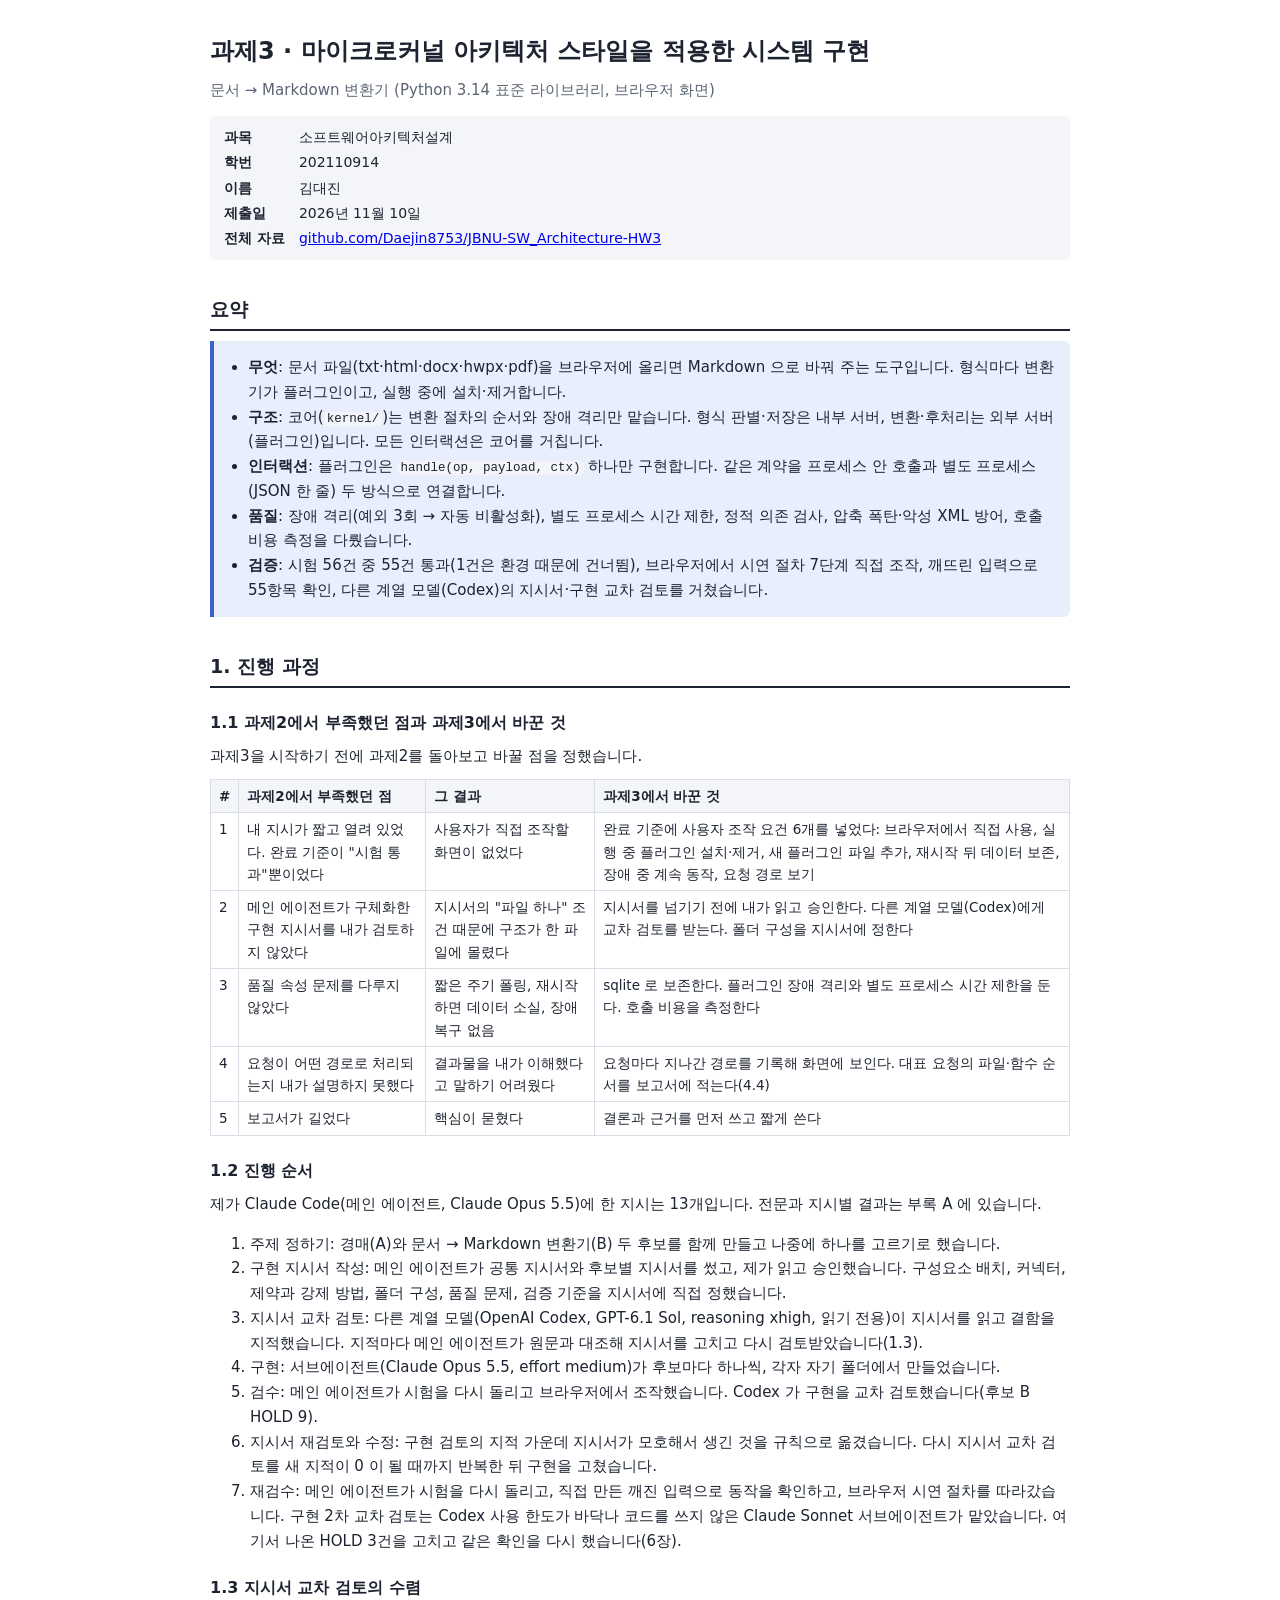
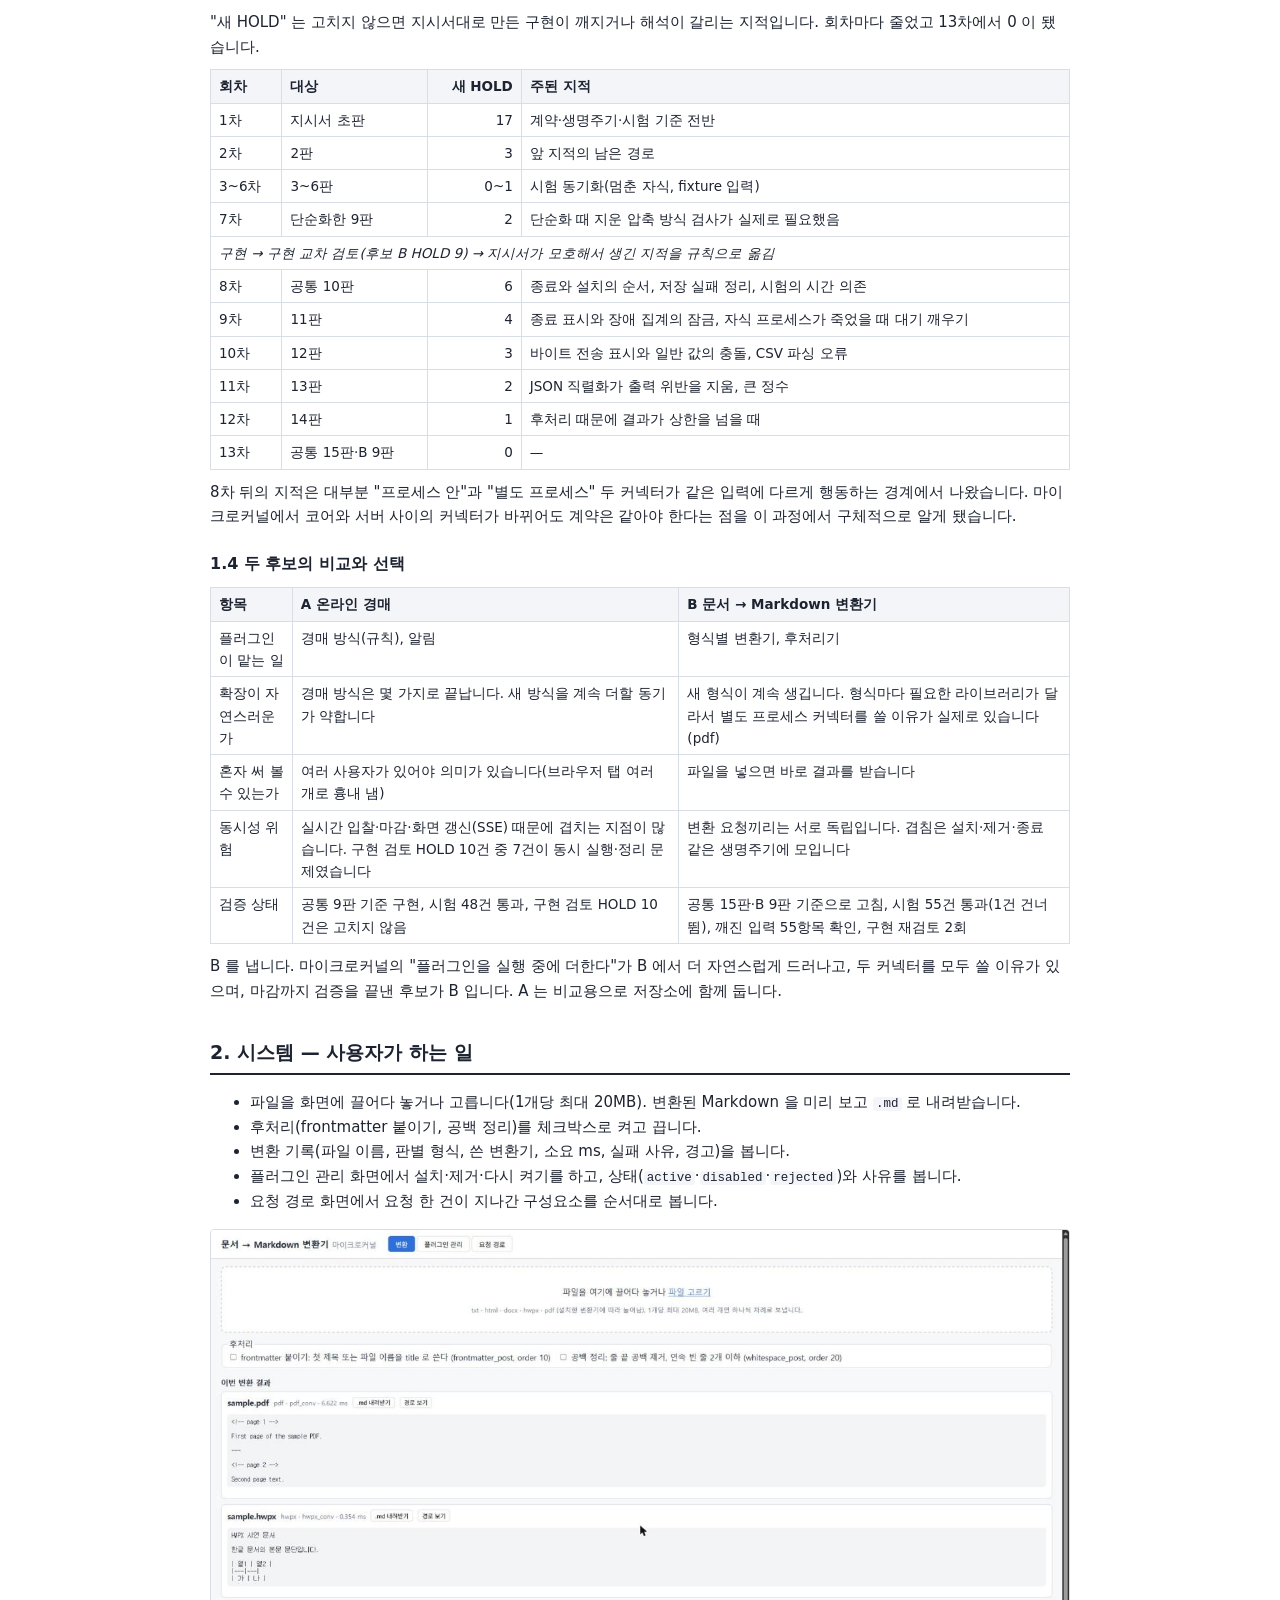
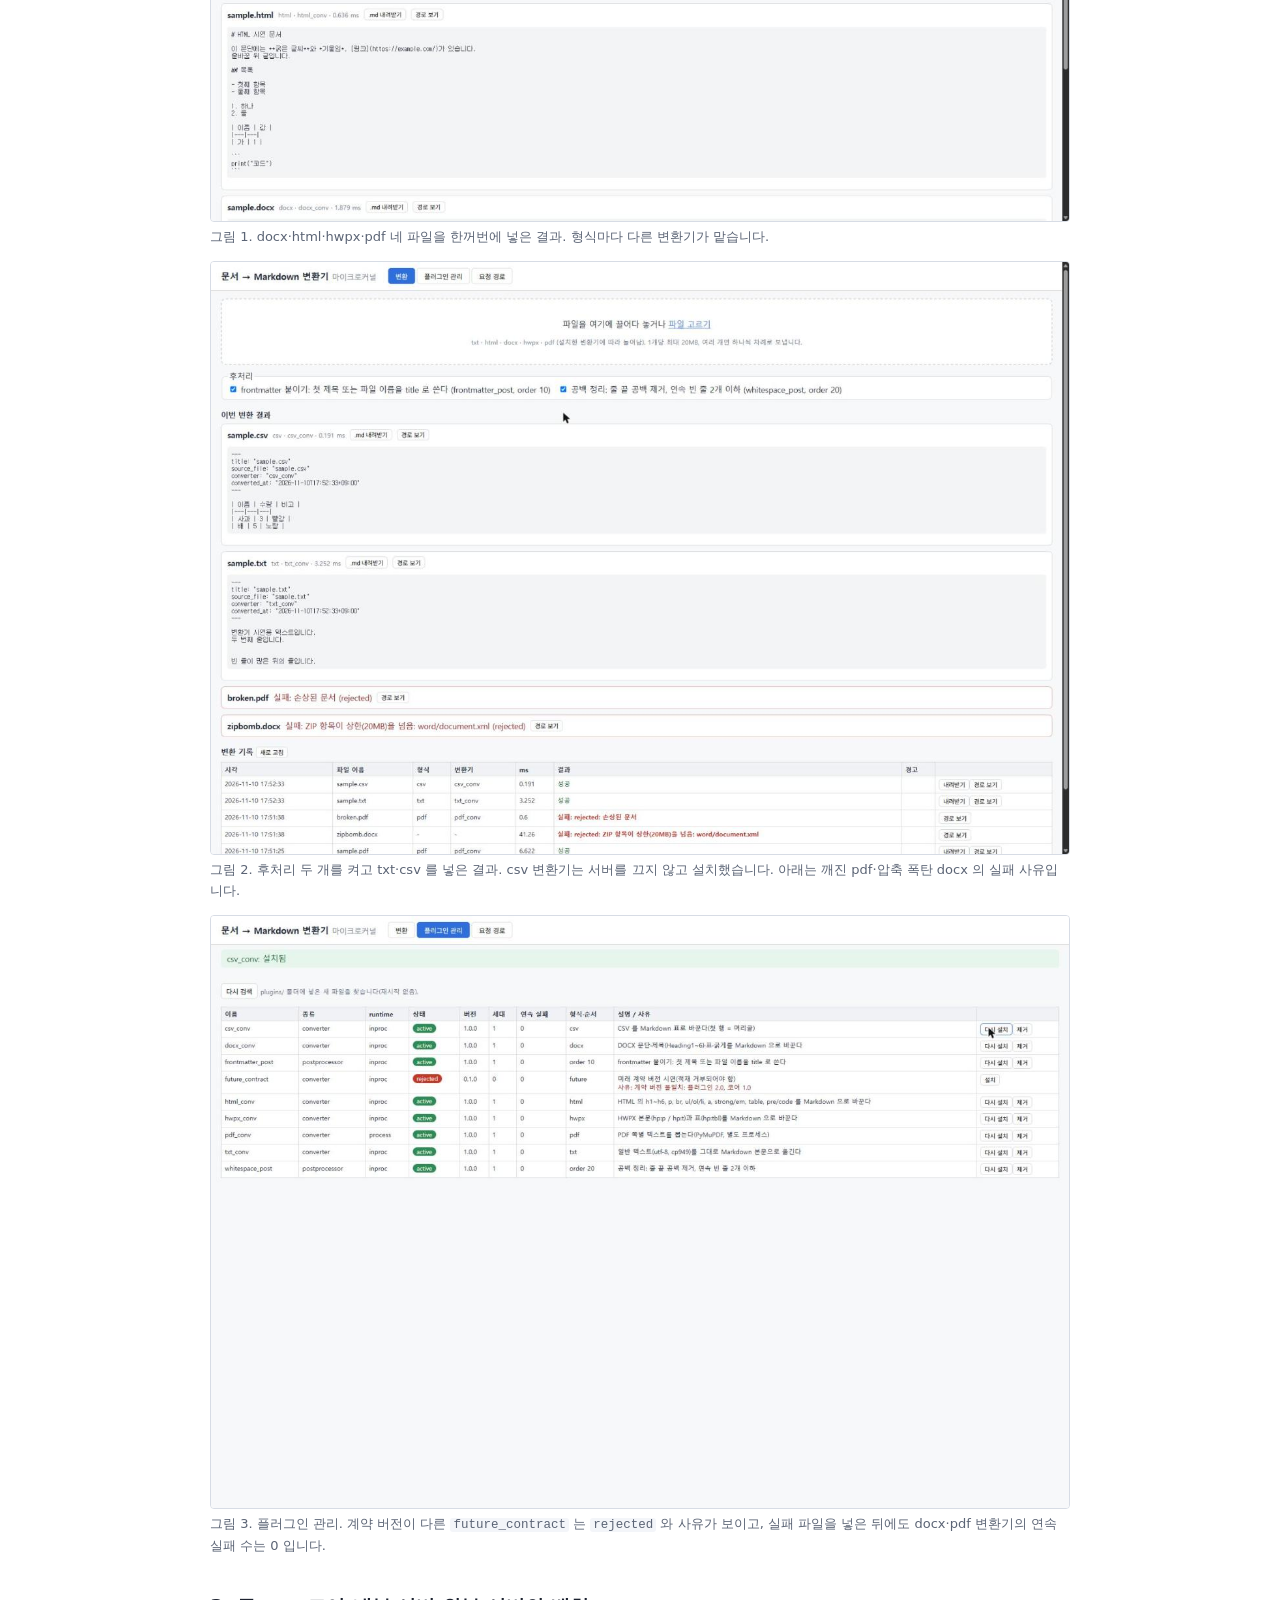
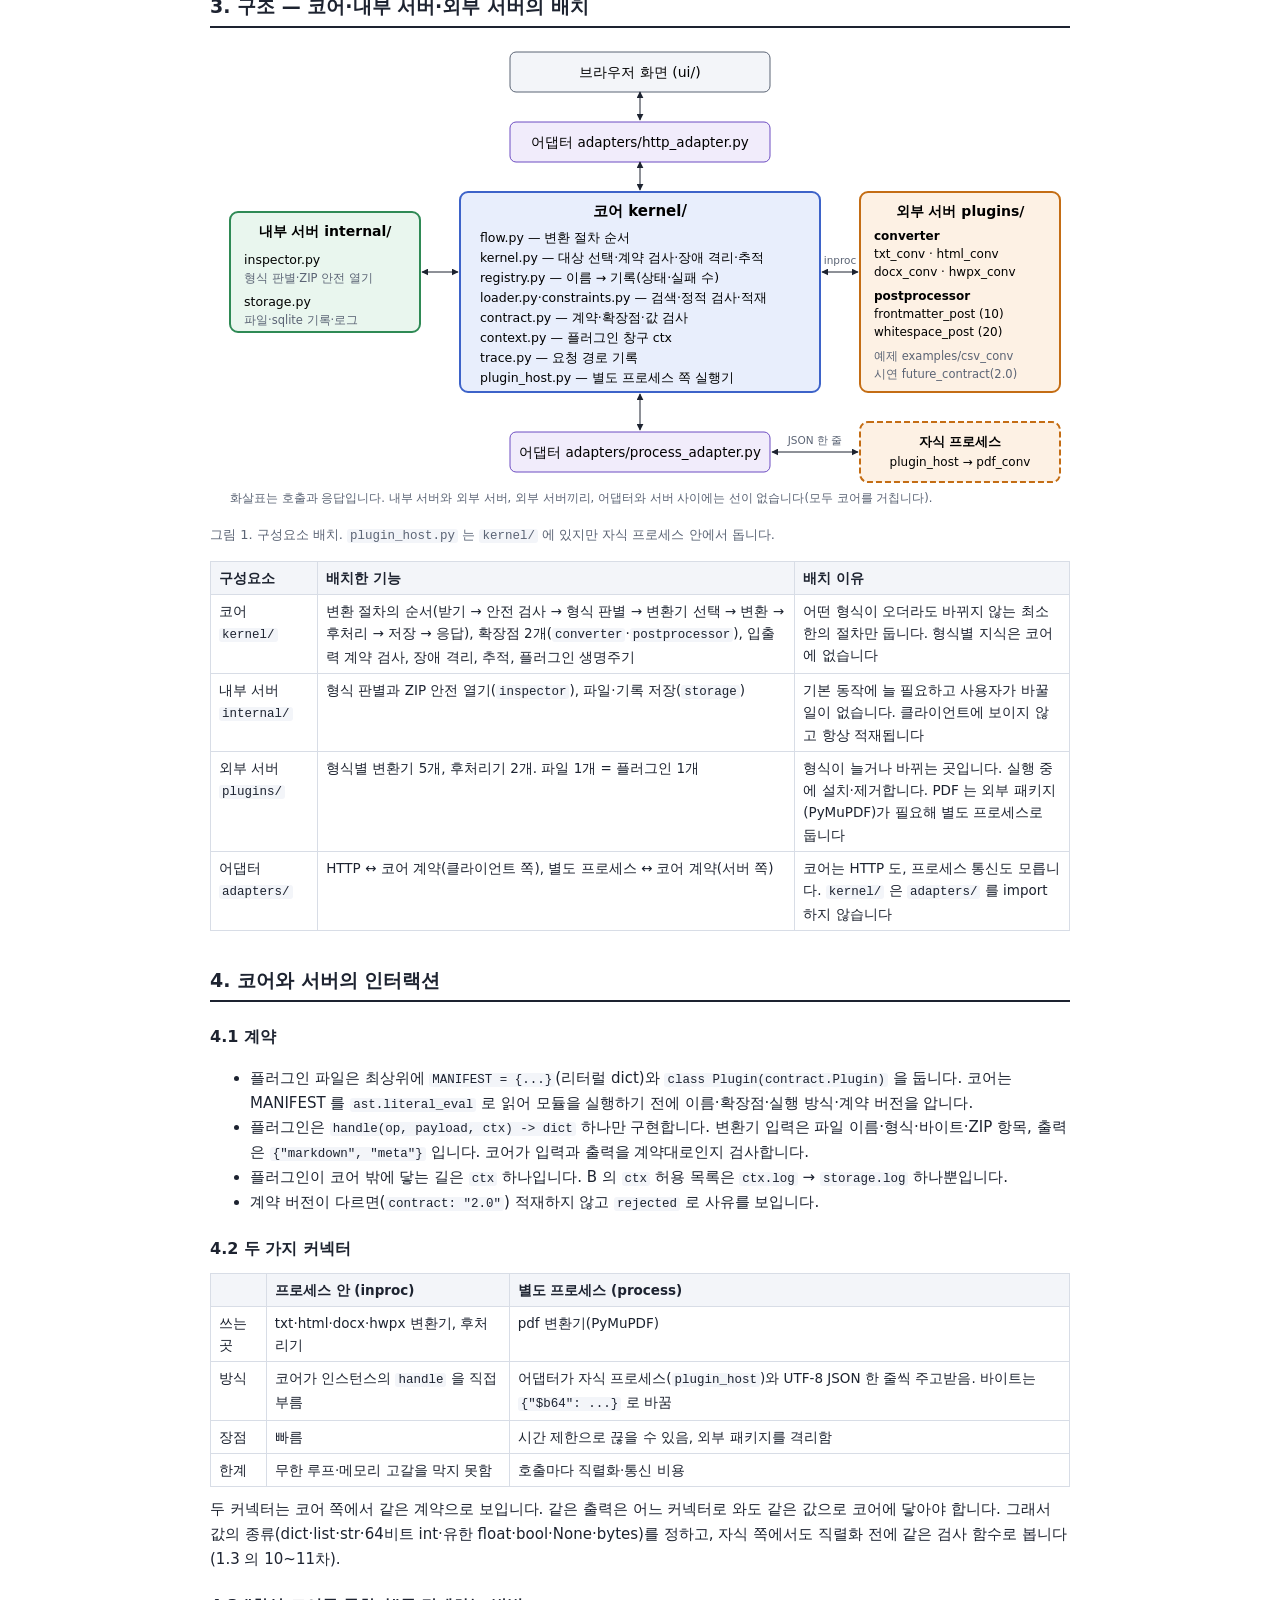
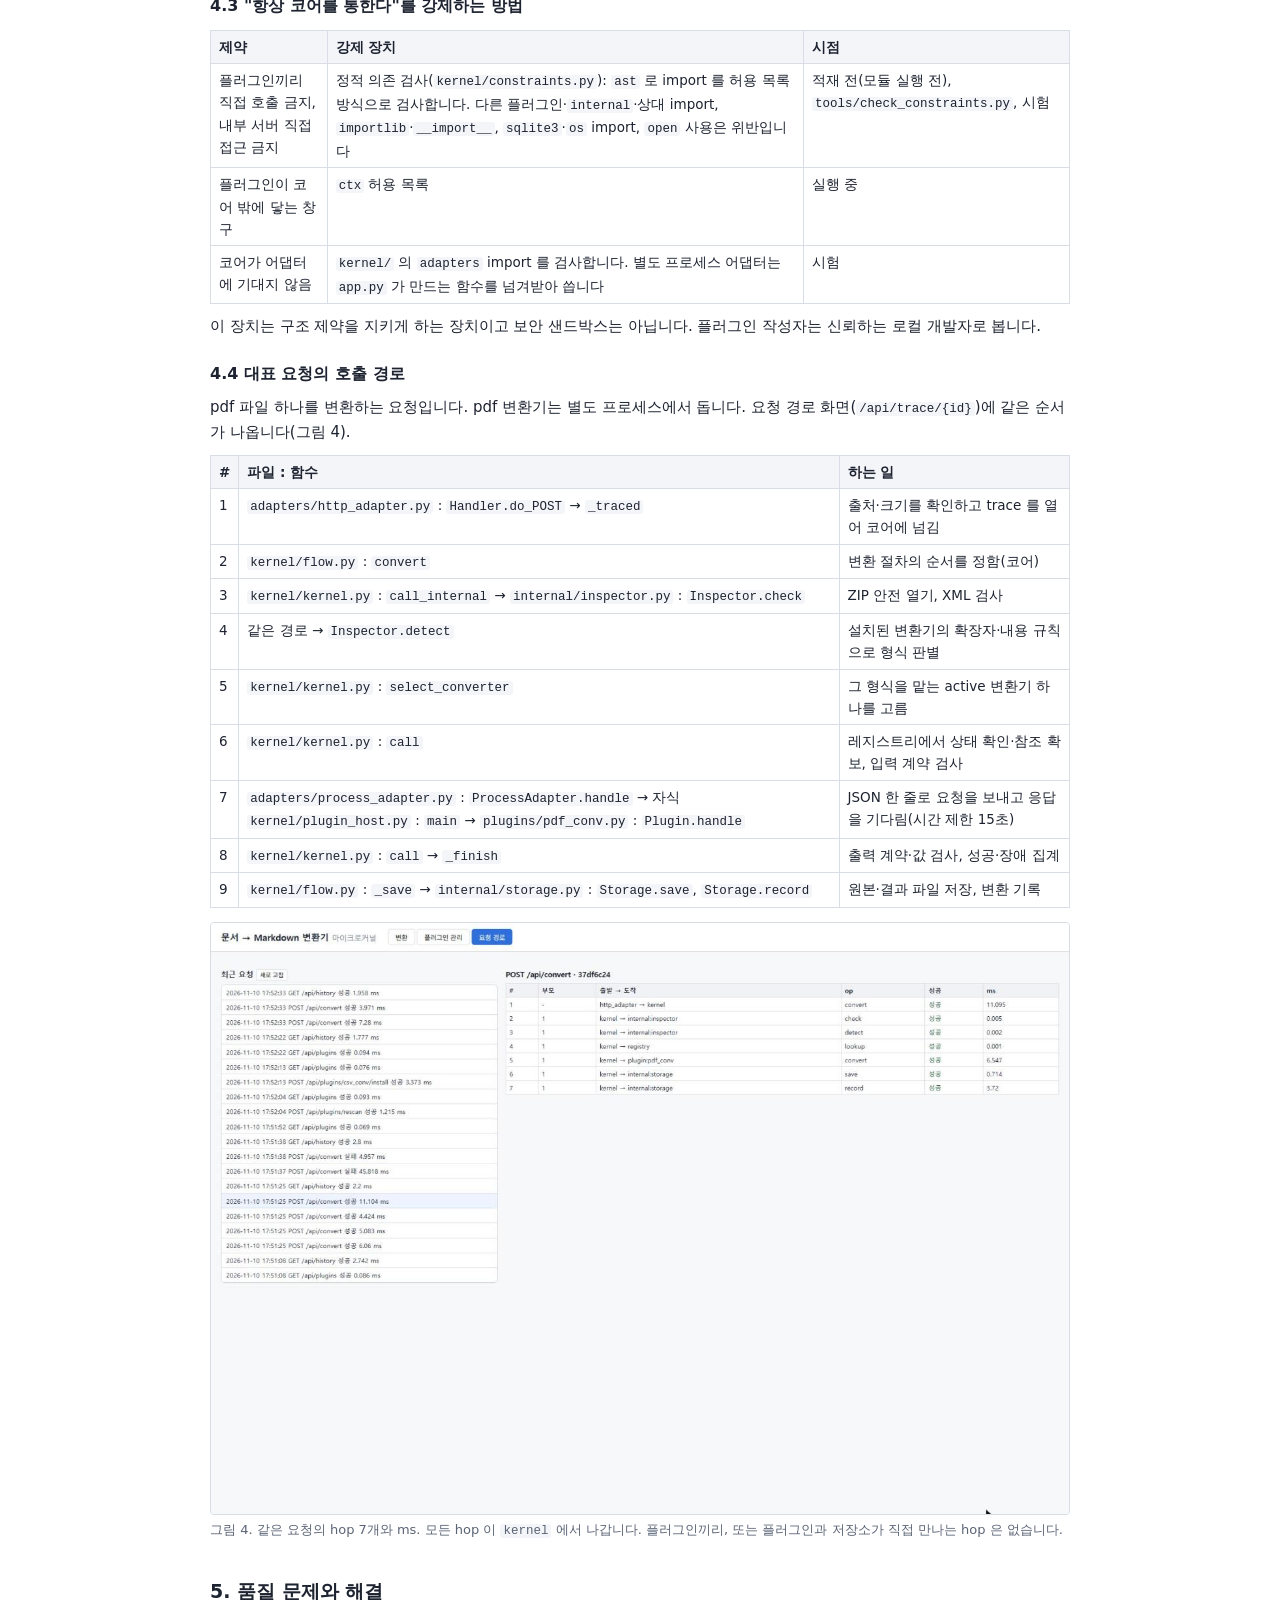
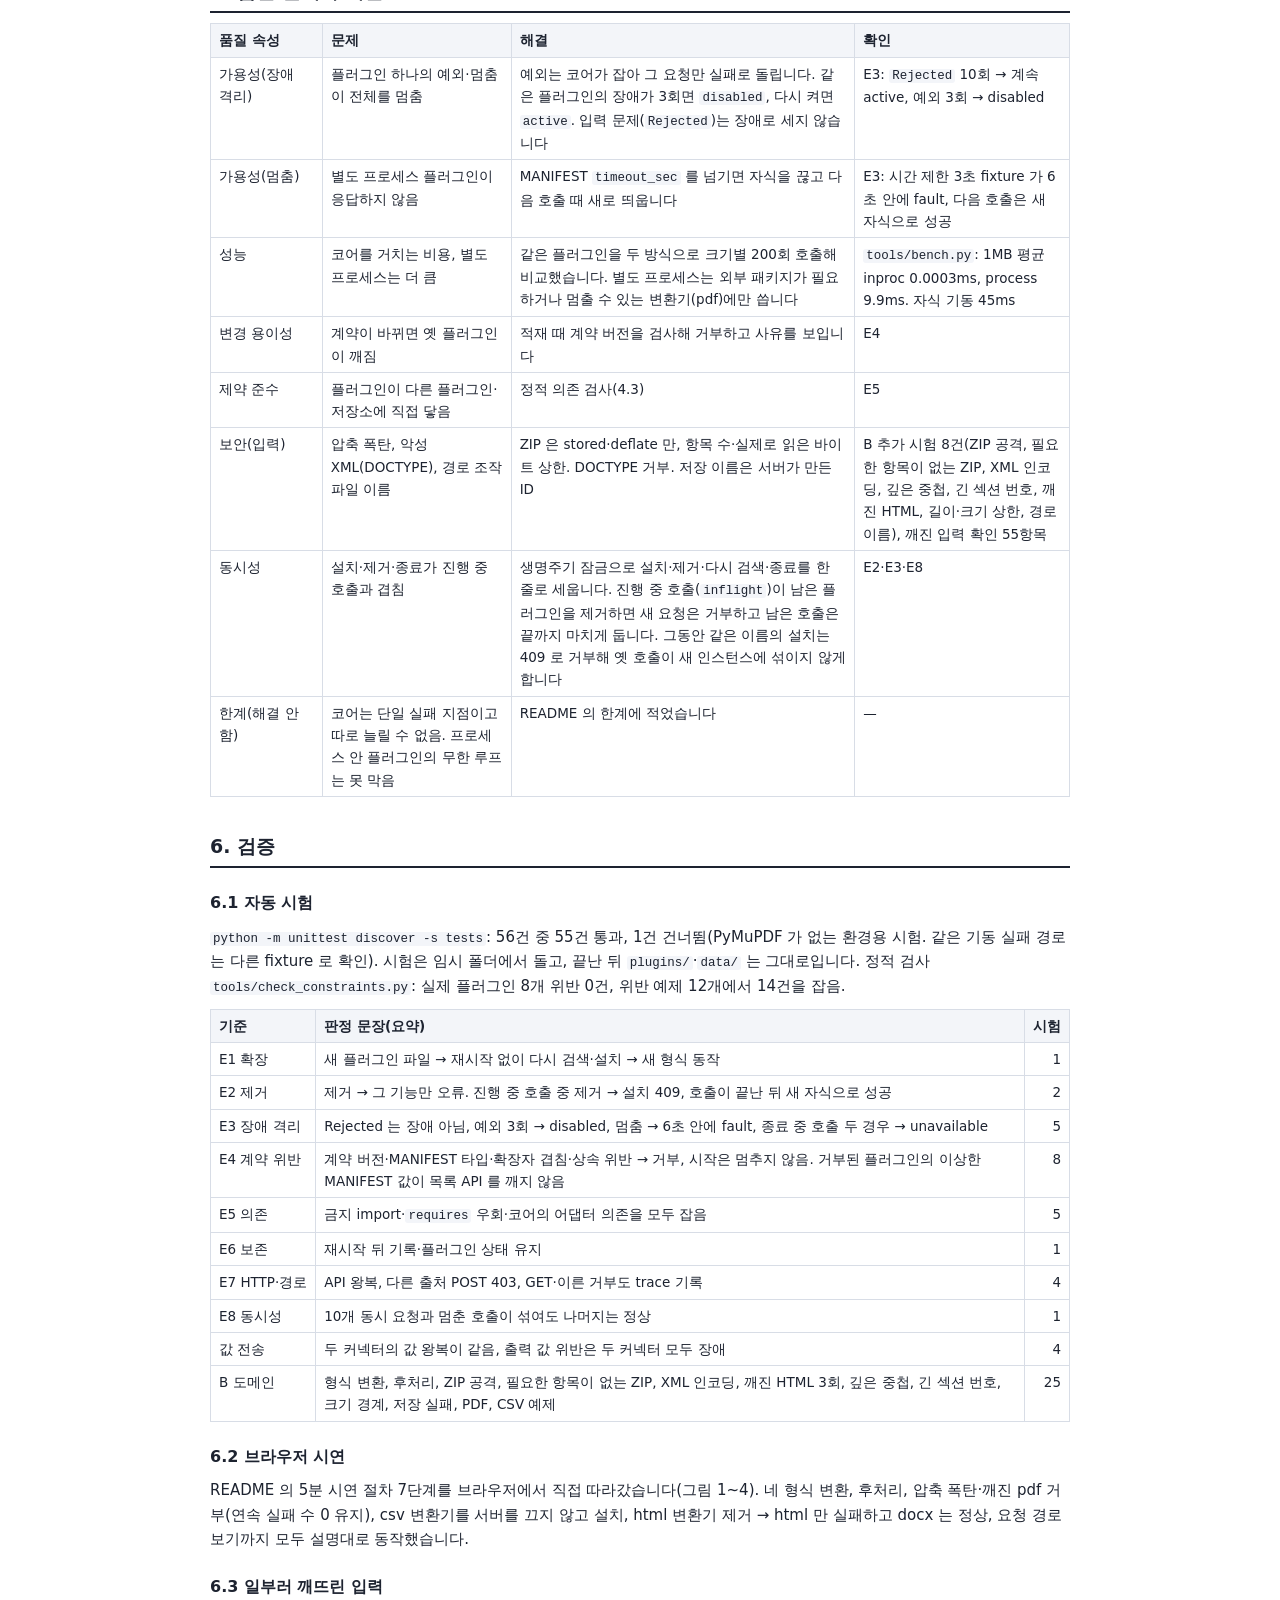
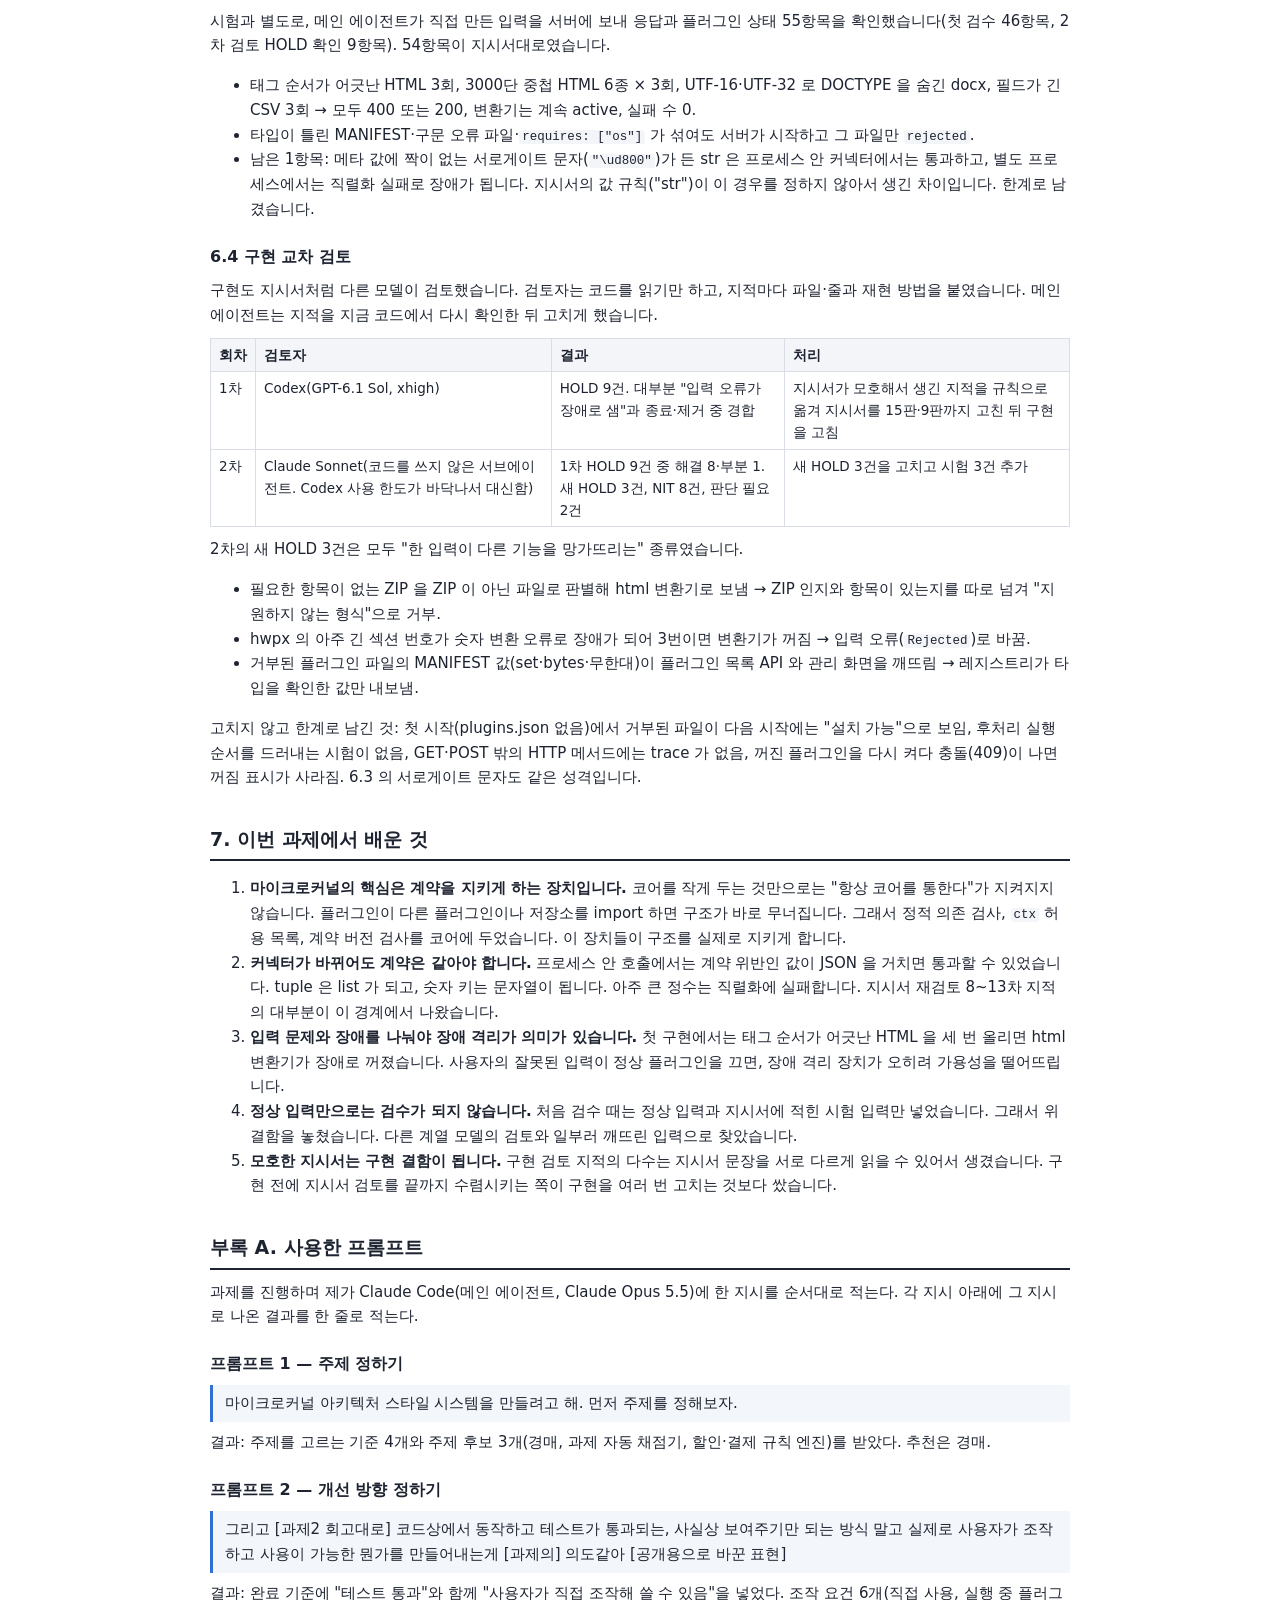
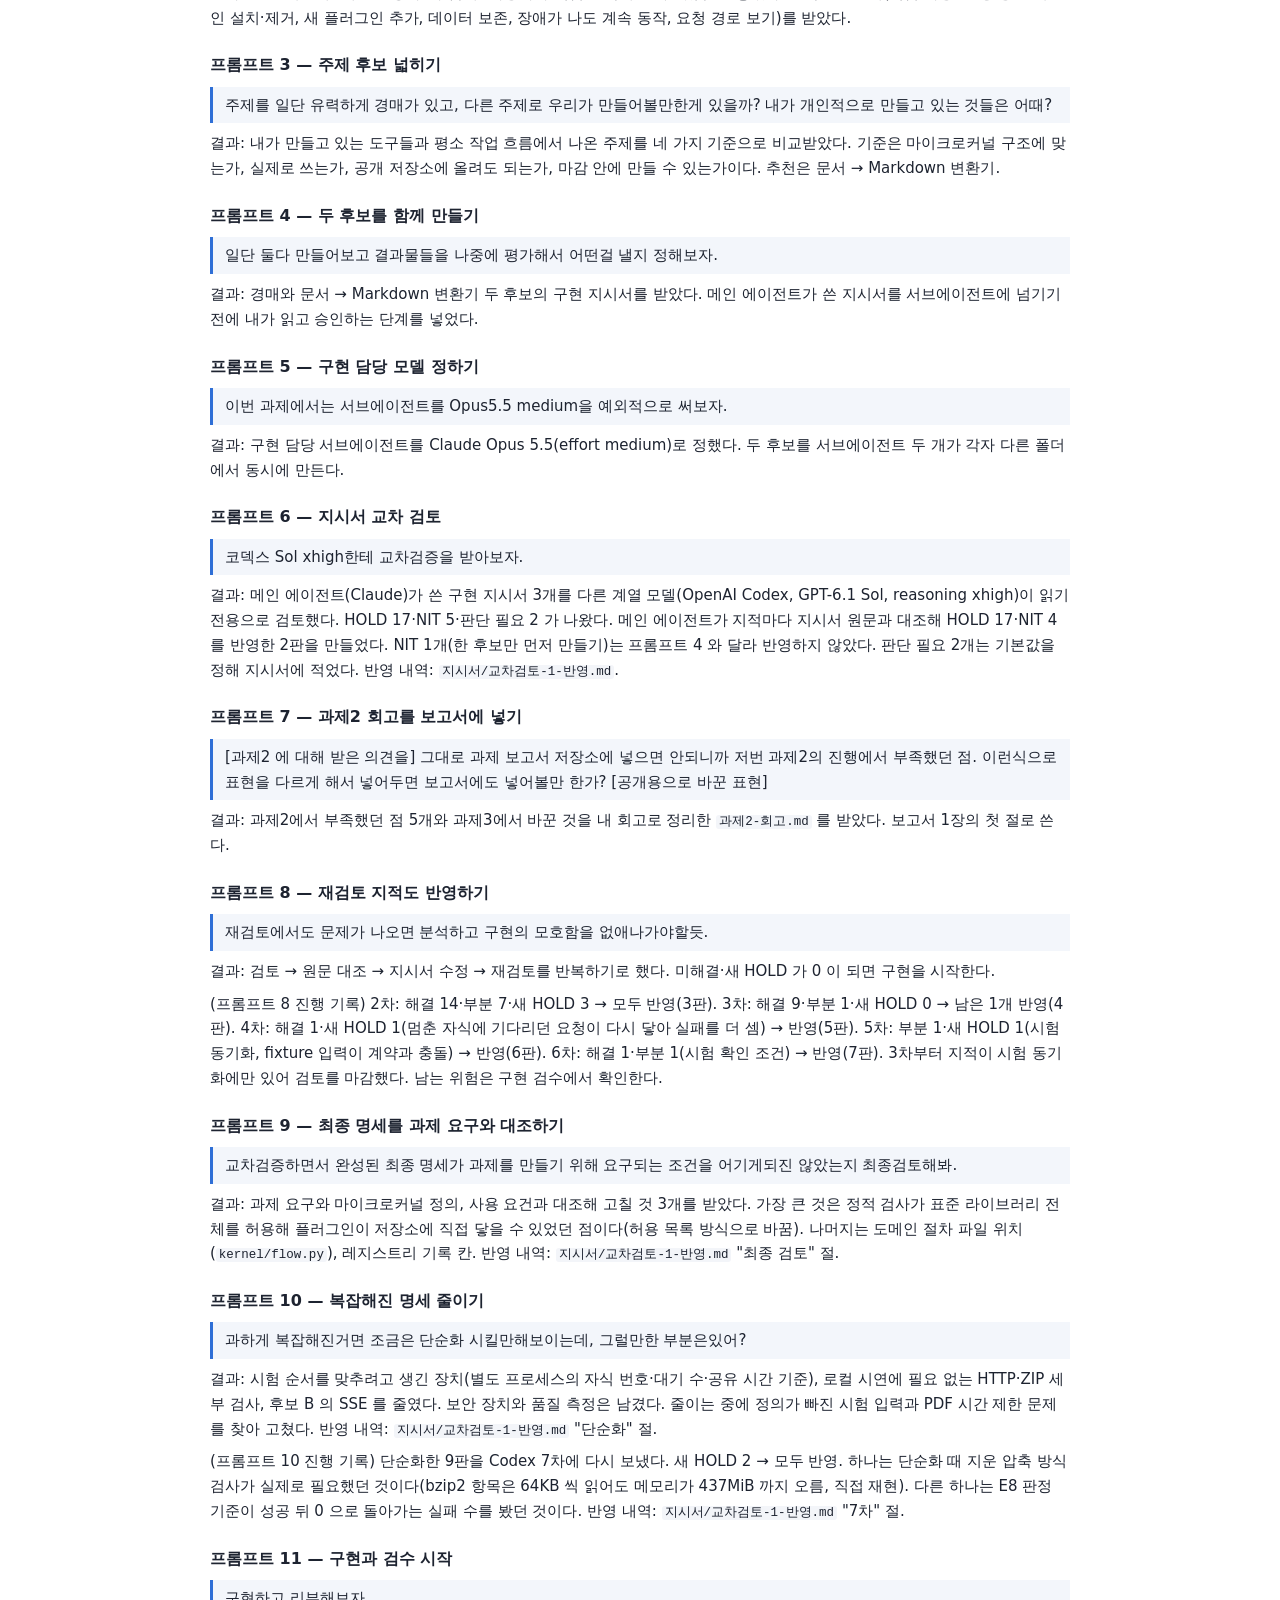
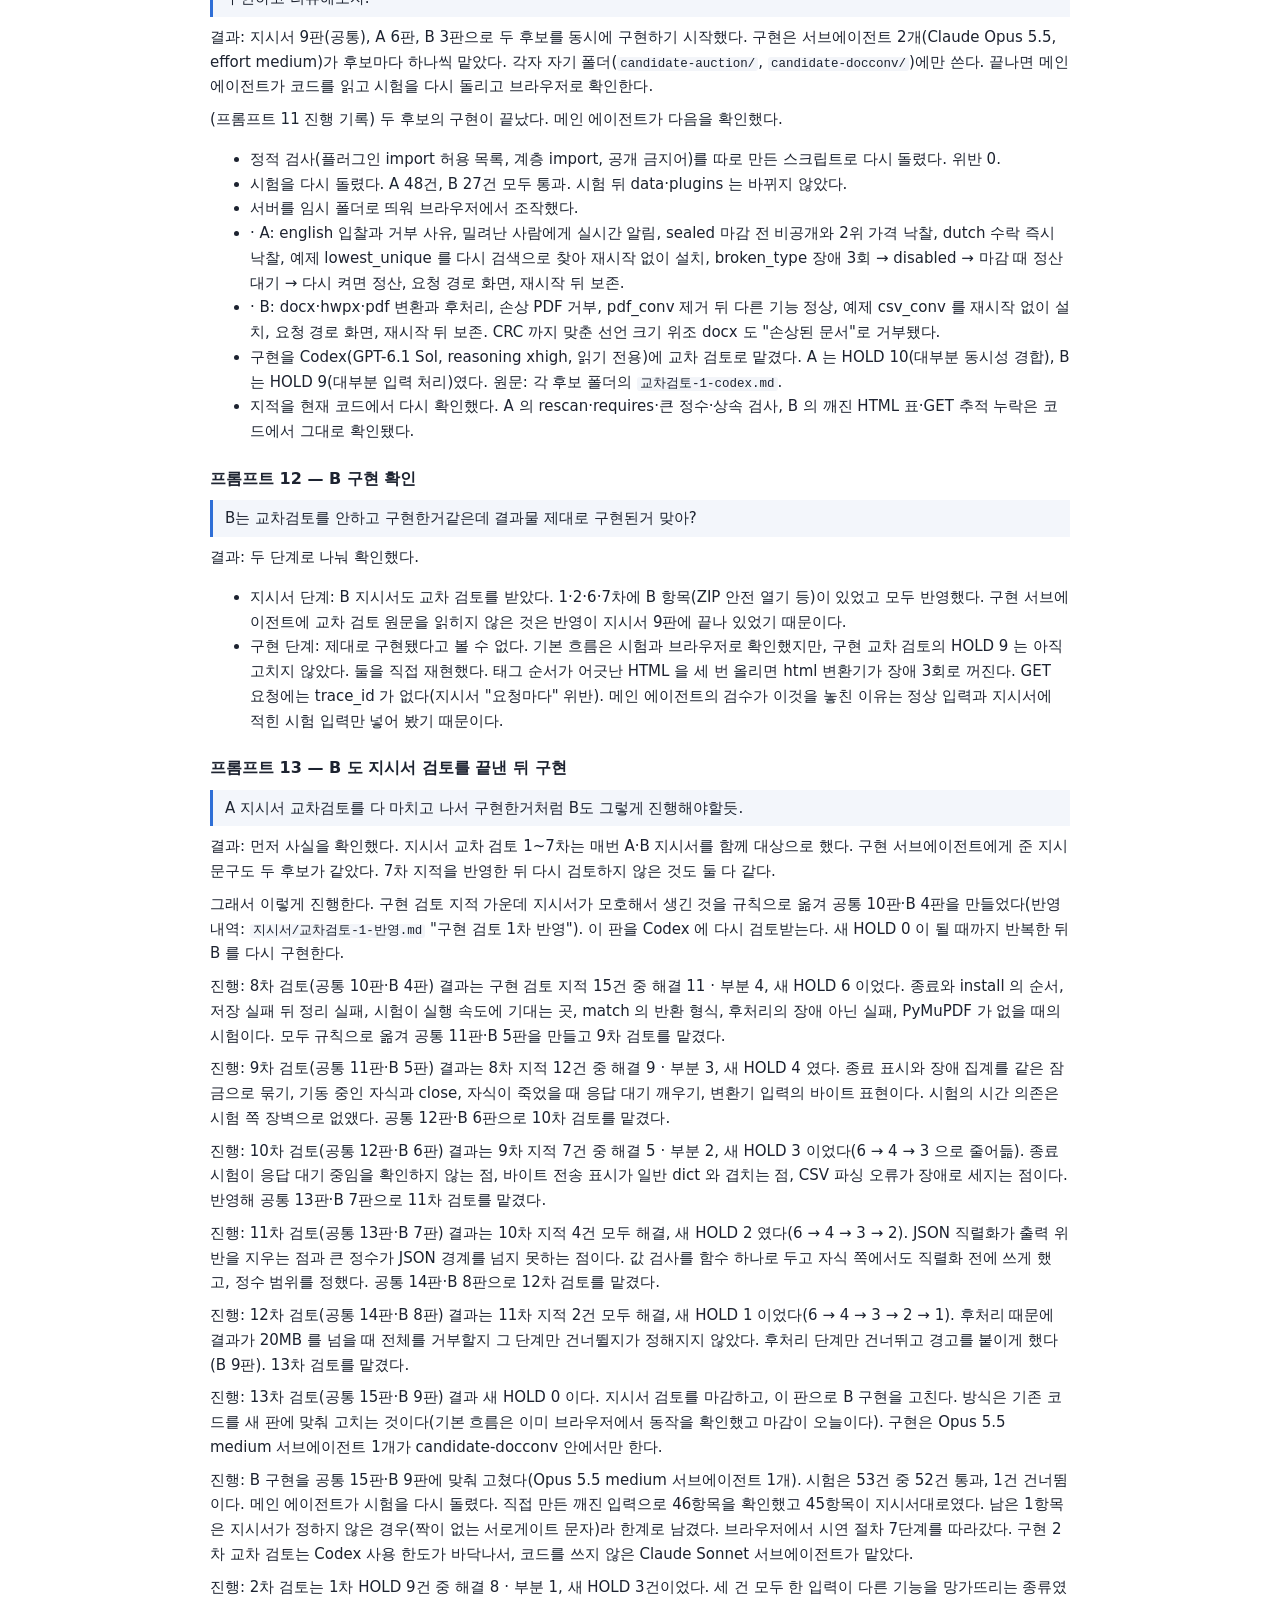
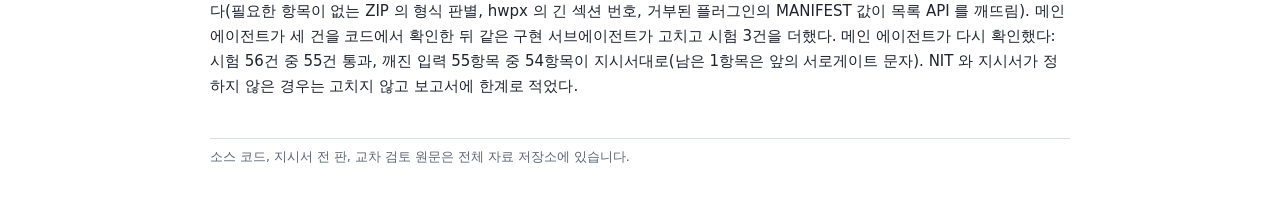
==== report.html @ cb22fae2 "과제3 마이크로커널 아키텍처: 문서 → Markdown 변환기 제출본 - candidate-docconv: 낸 시스템(코어 kernel/, 내부 서버 internal/, 외부 플러" ====
<!doctype html>
<html lang="ko" data-theme="light">
<head>
<meta charset="utf-8">
<meta name="viewport" content="width=device-width, initial-scale=1">
<title>과제3 마이크로커널 보고서</title>
<style>
:root {
  --bg: #ffffff; --fg: #1d2330; --muted: #5b6475; --line: #d8dde6; --soft: #f3f5f9;
  --core: #e8eefc; --core-line: #3d63c9; --int: #e9f6ee; --int-line: #2f8a55;
  --ext: #fdf1e4; --ext-line: #c46d14; --adp: #f1ecfb; --adp-line: #6d4cc2; --bad: #b3261e; --ok: #1f7a3f;
}
* { box-sizing: border-box; }
body { margin: 0; background: var(--bg); color: var(--fg); font: 15px/1.65 "Malgun Gothic", "Apple SD Gothic Neo", system-ui, sans-serif; }
main { max-width: 900px; margin: 0 auto; padding: 32px 20px 56px; }
h1 { font-size: 24px; margin: 0 0 6px; }
h2 { font-size: 19px; margin: 34px 0 10px; padding-bottom: 4px; border-bottom: 2px solid var(--fg); }
h3 { font-size: 16px; margin: 22px 0 8px; }
p { margin: 8px 0; }
.sub { color: var(--muted); margin: 0 0 14px; }
.meta { display: grid; grid-template-columns: max-content 1fr; gap: 2px 14px; font-size: 14px; background: var(--soft); padding: 10px 14px; border-radius: 6px; }
.meta b { font-weight: 600; }
.summary { border-left: 4px solid var(--core-line); background: var(--core); padding: 10px 14px; border-radius: 0 6px 6px 0; }
.summary ul { margin: 4px 0; padding-left: 20px; }
table { border-collapse: collapse; width: 100%; margin: 10px 0; font-size: 13.5px; }
th, td { border: 1px solid var(--line); padding: 5px 8px; text-align: left; vertical-align: top; }
th { background: var(--soft); font-weight: 600; }
td.num, th.num { text-align: right; white-space: nowrap; }
code { font-family: Consolas, "D2Coding", monospace; font-size: 12.5px; background: var(--soft); padding: 0 3px; border-radius: 3px; }
pre { font-family: Consolas, "D2Coding", monospace; font-size: 12.5px; background: var(--soft); padding: 10px 12px; border-radius: 6px; overflow-x: auto; white-space: pre-wrap; }
figure { margin: 14px 0; }
table.qa { table-layout: fixed; width: 100%; }
table.nw1 td:first-child, table.nw1 th:first-child { white-space: nowrap; }
table.qa td:first-child { word-break: keep-all; }
figure img { display: block; max-width: 100%; border: 1px solid #d7dce5; border-radius: 4px; }
blockquote.prompt { margin: 6px 0; padding: 6px 12px; border-left: 3px solid #2f6fd6; background: #f3f6fb; }
figcaption { font-size: 13px; color: var(--muted); margin-top: 4px; }
svg text { font-family: "Malgun Gothic", system-ui, sans-serif; }
mark.todo { background: #fff2a8; color: #5a4a00; padding: 0 4px; border-radius: 3px; font-size: 13px; }
ol.path { padding-left: 22px; }
ol.path li { margin: 2px 0; }
.bar { display: inline-block; height: 10px; background: var(--core-line); border-radius: 2px; vertical-align: middle; }
footer { margin-top: 40px; font-size: 12.5px; color: var(--muted); border-top: 1px solid var(--line); padding-top: 8px; }
@page { size: A4; margin: 12mm 11mm; }
@media print {
  html { zoom: 0.8; }
  * { -webkit-print-color-adjust: exact !important; print-color-adjust: exact !important; }
  main { max-width: none; padding: 0; }
  figure, table, tr, .summary, pre { break-inside: avoid; }
  h1, h2, h3 { break-after: avoid; }
  footer { break-before: avoid; }
}
</style>
</head>
<body>
<main>

<h1>과제3 · 마이크로커널 아키텍처 스타일을 적용한 시스템 구현</h1>
<p class="sub">문서 → Markdown 변환기 (Python 3.14 표준 라이브러리, 브라우저 화면)</p>
<div class="meta">
  <b>과목</b><span>소프트웨어아키텍처설계</span>
  <b>학번</b><span>202110914</span>
  <b>이름</b><span>김대진</span>
  <b>제출일</b><span>2026년 11월 10일</span>
  <b>전체 자료</b><span><a href="https://github.com/Daejin8753/JBNU-SW_Architecture-HW3">github.com/Daejin8753/JBNU-SW_Architecture-HW3</a></span>
</div>

<h2>요약</h2>
<div class="summary">
<ul>
  <li><b>무엇</b>: 문서 파일(txt·html·docx·hwpx·pdf)을 브라우저에 올리면 Markdown 으로 바꿔 주는 도구입니다. 형식마다 변환기가 플러그인이고, 실행 중에 설치·제거합니다.</li>
  <li><b>구조</b>: 코어(<code>kernel/</code>)는 변환 절차의 순서와 장애 격리만 맡습니다. 형식 판별·저장은 내부 서버, 변환·후처리는 외부 서버(플러그인)입니다. 모든 인터랙션은 코어를 거칩니다.</li>
  <li><b>인터랙션</b>: 플러그인은 <code>handle(op, payload, ctx)</code> 하나만 구현합니다. 같은 계약을 프로세스 안 호출과 별도 프로세스(JSON 한 줄) 두 방식으로 연결합니다.</li>
  <li><b>품질</b>: 장애 격리(예외 3회 → 자동 비활성화), 별도 프로세스 시간 제한, 정적 의존 검사, 압축 폭탄·악성 XML 방어, 호출 비용 측정을 다뤘습니다.</li>
  <li><b>검증</b>: 시험 56건 중 55건 통과(1건은 환경 때문에 건너뜀), 브라우저에서 시연 절차 7단계 직접 조작, 깨뜨린 입력으로 55항목 확인, 다른 계열 모델(Codex)의 지시서·구현 교차 검토를 거쳤습니다.</li>
</ul>
</div>

<h2>1. 진행 과정</h2>

<h3>1.1 과제2에서 부족했던 점과 과제3에서 바꾼 것</h3>
<p>과제3을 시작하기 전에 과제2를 돌아보고 바꿀 점을 정했습니다.</p>
<table>
<tr><th>#</th><th>과제2에서 부족했던 점</th><th>그 결과</th><th>과제3에서 바꾼 것</th></tr>
<tr><td>1</td><td>내 지시가 짧고 열려 있었다. 완료 기준이 "시험 통과"뿐이었다</td><td>사용자가 직접 조작할 화면이 없었다</td><td>완료 기준에 사용자 조작 요건 6개를 넣었다: 브라우저에서 직접 사용, 실행 중 플러그인 설치·제거, 새 플러그인 파일 추가, 재시작 뒤 데이터 보존, 장애 중 계속 동작, 요청 경로 보기</td></tr>
<tr><td>2</td><td>메인 에이전트가 구체화한 구현 지시서를 내가 검토하지 않았다</td><td>지시서의 "파일 하나" 조건 때문에 구조가 한 파일에 몰렸다</td><td>지시서를 넘기기 전에 내가 읽고 승인한다. 다른 계열 모델(Codex)에게 교차 검토를 받는다. 폴더 구성을 지시서에 정한다</td></tr>
<tr><td>3</td><td>품질 속성 문제를 다루지 않았다</td><td>짧은 주기 폴링, 재시작하면 데이터 소실, 장애 복구 없음</td><td>sqlite 로 보존한다. 플러그인 장애 격리와 별도 프로세스 시간 제한을 둔다. 호출 비용을 측정한다</td></tr>
<tr><td>4</td><td>요청이 어떤 경로로 처리되는지 내가 설명하지 못했다</td><td>결과물을 내가 이해했다고 말하기 어려웠다</td><td>요청마다 지나간 경로를 기록해 화면에 보인다. 대표 요청의 파일·함수 순서를 보고서에 적는다(4.4)</td></tr>
<tr><td>5</td><td>보고서가 길었다</td><td>핵심이 묻혔다</td><td>결론과 근거를 먼저 쓰고 짧게 쓴다</td></tr>
</table>

<h3>1.2 진행 순서</h3>
<p>제가 Claude Code(메인 에이전트, Claude Opus 5.5)에 한 지시는 13개입니다. 전문과 지시별 결과는 부록 A 에 있습니다.</p>
<ol>
  <li>주제 정하기: 경매(A)와 문서 → Markdown 변환기(B) 두 후보를 함께 만들고 나중에 하나를 고르기로 했습니다.</li>
  <li>구현 지시서 작성: 메인 에이전트가 공통 지시서와 후보별 지시서를 썼고, 제가 읽고 승인했습니다. 구성요소 배치, 커넥터, 제약과 강제 방법, 폴더 구성, 품질 문제, 검증 기준을 지시서에 직접 정했습니다.</li>
  <li>지시서 교차 검토: 다른 계열 모델(OpenAI Codex, GPT-6.1 Sol, reasoning xhigh, 읽기 전용)이 지시서를 읽고 결함을 지적했습니다. 지적마다 메인 에이전트가 원문과 대조해 지시서를 고치고 다시 검토받았습니다(1.3).</li>
  <li>구현: 서브에이전트(Claude Opus 5.5, effort medium)가 후보마다 하나씩, 각자 자기 폴더에서 만들었습니다.</li>
  <li>검수: 메인 에이전트가 시험을 다시 돌리고 브라우저에서 조작했습니다. Codex 가 구현을 교차 검토했습니다(후보 B HOLD 9).</li>
  <li>지시서 재검토와 수정: 구현 검토의 지적 가운데 지시서가 모호해서 생긴 것을 규칙으로 옮겼습니다. 다시 지시서 교차 검토를 새 지적이 0 이 될 때까지 반복한 뒤 구현을 고쳤습니다.</li>
  <li>재검수: 메인 에이전트가 시험을 다시 돌리고, 직접 만든 깨진 입력으로 동작을 확인하고, 브라우저 시연 절차를 따라갔습니다. 구현 2차 교차 검토는 Codex 사용 한도가 바닥나 코드를 쓰지 않은 Claude Sonnet 서브에이전트가 맡았습니다. 여기서 나온 HOLD 3건을 고치고 같은 확인을 다시 했습니다(6장).</li>
</ol>

<h3>1.3 지시서 교차 검토의 수렴</h3>
<p>"새 HOLD" 는 고치지 않으면 지시서대로 만든 구현이 깨지거나 해석이 갈리는 지적입니다. 회차마다 줄었고 13차에서 0 이 됐습니다.</p>
<table>
<tr><th>회차</th><th>대상</th><th class="num">새 HOLD</th><th>주된 지적</th></tr>
<tr><td>1차</td><td>지시서 초판</td><td class="num">17</td><td>계약·생명주기·시험 기준 전반</td></tr>
<tr><td>2차</td><td>2판</td><td class="num">3</td><td>앞 지적의 남은 경로</td></tr>
<tr><td>3~6차</td><td>3~6판</td><td class="num">0~1</td><td>시험 동기화(멈춘 자식, fixture 입력)</td></tr>
<tr><td>7차</td><td>단순화한 9판</td><td class="num">2</td><td>단순화 때 지운 압축 방식 검사가 실제로 필요했음</td></tr>
<tr><td colspan="4"><i>구현 → 구현 교차 검토(후보 B HOLD 9) → 지시서가 모호해서 생긴 지적을 규칙으로 옮김</i></td></tr>
<tr><td>8차</td><td>공통 10판</td><td class="num">6</td><td>종료와 설치의 순서, 저장 실패 정리, 시험의 시간 의존</td></tr>
<tr><td>9차</td><td>11판</td><td class="num">4</td><td>종료 표시와 장애 집계의 잠금, 자식 프로세스가 죽었을 때 대기 깨우기</td></tr>
<tr><td>10차</td><td>12판</td><td class="num">3</td><td>바이트 전송 표시와 일반 값의 충돌, CSV 파싱 오류</td></tr>
<tr><td>11차</td><td>13판</td><td class="num">2</td><td>JSON 직렬화가 출력 위반을 지움, 큰 정수</td></tr>
<tr><td>12차</td><td>14판</td><td class="num">1</td><td>후처리 때문에 결과가 상한을 넘을 때</td></tr>
<tr><td>13차</td><td>공통 15판·B 9판</td><td class="num">0</td><td>—</td></tr>
</table>
<p>8차 뒤의 지적은 대부분 "프로세스 안"과 "별도 프로세스" 두 커넥터가 같은 입력에 다르게 행동하는 경계에서 나왔습니다. 마이크로커널에서 코어와 서버 사이의 커넥터가 바뀌어도 계약은 같아야 한다는 점을 이 과정에서 구체적으로 알게 됐습니다.</p>

<h3>1.4 두 후보의 비교와 선택</h3>
<table>
<tr><th>항목</th><th>A 온라인 경매</th><th>B 문서 → Markdown 변환기</th></tr>
<tr><td>플러그인이 맡는 일</td><td>경매 방식(규칙), 알림</td><td>형식별 변환기, 후처리기</td></tr>
<tr><td>확장이 자연스러운가</td><td>경매 방식은 몇 가지로 끝납니다. 새 방식을 계속 더할 동기가 약합니다</td><td>새 형식이 계속 생깁니다. 형식마다 필요한 라이브러리가 달라서 별도 프로세스 커넥터를 쓸 이유가 실제로 있습니다(pdf)</td></tr>
<tr><td>혼자 써 볼 수 있는가</td><td>여러 사용자가 있어야 의미가 있습니다(브라우저 탭 여러 개로 흉내 냄)</td><td>파일을 넣으면 바로 결과를 받습니다</td></tr>
<tr><td>동시성 위험</td><td>실시간 입찰·마감·화면 갱신(SSE) 때문에 겹치는 지점이 많습니다. 구현 검토 HOLD 10건 중 7건이 동시 실행·정리 문제였습니다</td><td>변환 요청끼리는 서로 독립입니다. 겹침은 설치·제거·종료 같은 생명주기에 모입니다</td></tr>
<tr><td>검증 상태</td><td>공통 9판 기준 구현, 시험 48건 통과, 구현 검토 HOLD 10건은 고치지 않음</td><td>공통 15판·B 9판 기준으로 고침, 시험 55건 통과(1건 건너뜀), 깨진 입력 55항목 확인, 구현 재검토 2회</td></tr>
</table>
<p>B 를 냅니다. 마이크로커널의 "플러그인을 실행 중에 더한다"가 B 에서 더 자연스럽게 드러나고, 두 커넥터를 모두 쓸 이유가 있으며, 마감까지 검증을 끝낸 후보가 B 입니다. A 는 비교용으로 저장소에 함께 둡니다.</p>

<h2>2. 시스템 — 사용자가 하는 일</h2>
<ul>
  <li>파일을 화면에 끌어다 놓거나 고릅니다(1개당 최대 20MB). 변환된 Markdown 을 미리 보고 <code>.md</code> 로 내려받습니다.</li>
  <li>후처리(frontmatter 붙이기, 공백 정리)를 체크박스로 켜고 끕니다.</li>
  <li>변환 기록(파일 이름, 판별 형식, 쓴 변환기, 소요 ms, 실패 사유, 경고)을 봅니다.</li>
  <li>플러그인 관리 화면에서 설치·제거·다시 켜기를 하고, 상태(<code>active</code>·<code>disabled</code>·<code>rejected</code>)와 사유를 봅니다.</li>
  <li>요청 경로 화면에서 요청 한 건이 지나간 구성요소를 순서대로 봅니다.</li>
</ul>
<figure><img src="capture/1-변환-4형식.jpg" alt="변환 화면"><figcaption>그림 1. docx·html·hwpx·pdf 네 파일을 한꺼번에 넣은 결과. 형식마다 다른 변환기가 맡습니다.</figcaption></figure>
<figure><img src="capture/2-후처리-csv-hot-install-후.jpg" alt="후처리와 CSV"><figcaption>그림 2. 후처리 두 개를 켜고 txt·csv 를 넣은 결과. csv 변환기는 서버를 끄지 않고 설치했습니다. 아래는 깨진 pdf·압축 폭탄 docx 의 실패 사유입니다.</figcaption></figure>
<figure><img src="capture/3-플러그인-관리.jpg" alt="플러그인 관리"><figcaption>그림 3. 플러그인 관리. 계약 버전이 다른 <code>future_contract</code> 는 <code>rejected</code> 와 사유가 보이고, 실패 파일을 넣은 뒤에도 docx·pdf 변환기의 연속 실패 수는 0 입니다.</figcaption></figure>

<h2>3. 구조 — 코어·내부 서버·외부 서버의 배치</h2>
<figure>
<svg viewBox="0 0 860 470" width="100%" role="img" aria-label="구조도">
  <defs><marker id="ar" viewBox="0 0 10 10" refX="9" refY="5" markerWidth="7" markerHeight="7" orient="auto-start-reverse"><path d="M0,0 L10,5 L0,10 z" fill="#1d2330"/></marker></defs>
  <!-- 클라이언트 -->
  <rect x="300" y="10" width="260" height="40" rx="6" fill="#f3f5f9" stroke="#5b6475"/>
  <text x="430" y="35" text-anchor="middle" font-size="14">브라우저 화면 (ui/)</text>
  <line x1="430" y1="50" x2="430" y2="78" stroke="#1d2330" marker-end="url(#ar)" marker-start="url(#ar)"/>
  <!-- HTTP 어댑터 -->
  <rect x="300" y="80" width="260" height="40" rx="6" fill="var(--adp)" stroke="var(--adp-line)"/>
  <text x="430" y="105" text-anchor="middle" font-size="13.5">어댑터 adapters/http_adapter.py</text>
  <line x1="430" y1="120" x2="430" y2="148" stroke="#1d2330" marker-end="url(#ar)" marker-start="url(#ar)"/>
  <!-- 코어 -->
  <rect x="250" y="150" width="360" height="200" rx="8" fill="var(--core)" stroke="var(--core-line)" stroke-width="2"/>
  <text x="430" y="174" text-anchor="middle" font-size="15" font-weight="700">코어 kernel/</text>
  <text x="270" y="200" font-size="12.5">flow.py — 변환 절차 순서</text>
  <text x="270" y="220" font-size="12.5">kernel.py — 대상 선택·계약 검사·장애 격리·추적</text>
  <text x="270" y="240" font-size="12.5">registry.py — 이름 → 기록(상태·실패 수)</text>
  <text x="270" y="260" font-size="12.5">loader.py·constraints.py — 검색·정적 검사·적재</text>
  <text x="270" y="280" font-size="12.5">contract.py — 계약·확장점·값 검사</text>
  <text x="270" y="300" font-size="12.5">context.py — 플러그인 창구 ctx</text>
  <text x="270" y="320" font-size="12.5">trace.py — 요청 경로 기록</text>
  <text x="270" y="340" font-size="12.5">plugin_host.py — 별도 프로세스 쪽 실행기</text>
  <!-- 내부 서버 -->
  <rect x="20" y="170" width="190" height="120" rx="8" fill="var(--int)" stroke="var(--int-line)" stroke-width="2"/>
  <text x="115" y="194" text-anchor="middle" font-size="14" font-weight="700">내부 서버 internal/</text>
  <text x="34" y="222" font-size="12.5">inspector.py</text>
  <text x="34" y="240" font-size="11.5" fill="#5b6475">형식 판별·ZIP 안전 열기</text>
  <text x="34" y="264" font-size="12.5">storage.py</text>
  <text x="34" y="282" font-size="11.5" fill="#5b6475">파일·sqlite 기록·로그</text>
  <line x1="212" y1="230" x2="248" y2="230" stroke="#1d2330" marker-end="url(#ar)" marker-start="url(#ar)"/>
  <!-- 외부 서버 -->
  <rect x="650" y="150" width="200" height="200" rx="8" fill="var(--ext)" stroke="var(--ext-line)" stroke-width="2"/>
  <text x="750" y="174" text-anchor="middle" font-size="14" font-weight="700">외부 서버 plugins/</text>
  <text x="664" y="198" font-size="12" font-weight="700">converter</text>
  <text x="664" y="216" font-size="12">txt_conv · html_conv</text>
  <text x="664" y="234" font-size="12">docx_conv · hwpx_conv</text>
  <text x="664" y="258" font-size="12" font-weight="700">postprocessor</text>
  <text x="664" y="276" font-size="12">frontmatter_post (10)</text>
  <text x="664" y="294" font-size="12">whitespace_post (20)</text>
  <text x="664" y="318" font-size="11.5" fill="#5b6475">예제 examples/csv_conv</text>
  <text x="664" y="336" font-size="11.5" fill="#5b6475">시연 future_contract(2.0)</text>
  <line x1="612" y1="230" x2="648" y2="230" stroke="#1d2330" marker-end="url(#ar)" marker-start="url(#ar)"/>
  <text x="630" y="222" text-anchor="middle" font-size="10.5" fill="#5b6475">inproc</text>
  <!-- 별도 프로세스 -->
  <rect x="300" y="390" width="260" height="40" rx="6" fill="var(--adp)" stroke="var(--adp-line)"/>
  <text x="430" y="415" text-anchor="middle" font-size="13.5">어댑터 adapters/process_adapter.py</text>
  <line x1="430" y1="352" x2="430" y2="388" stroke="#1d2330" marker-end="url(#ar)" marker-start="url(#ar)"/>
  <rect x="650" y="380" width="200" height="60" rx="8" fill="var(--ext)" stroke="var(--ext-line)" stroke-width="2" stroke-dasharray="6 3"/>
  <text x="750" y="404" text-anchor="middle" font-size="12.5" font-weight="700">자식 프로세스</text>
  <text x="750" y="424" text-anchor="middle" font-size="12">plugin_host → pdf_conv</text>
  <line x1="562" y1="410" x2="648" y2="410" stroke="#1d2330" marker-end="url(#ar)" marker-start="url(#ar)"/>
  <text x="605" y="402" text-anchor="middle" font-size="10.5" fill="#5b6475">JSON 한 줄</text>
  <text x="20" y="460" font-size="11.5" fill="#5b6475">화살표는 호출과 응답입니다. 내부 서버와 외부 서버, 외부 서버끼리, 어댑터와 서버 사이에는 선이 없습니다(모두 코어를 거칩니다).</text>
</svg>
<figcaption>그림 1. 구성요소 배치. <code>plugin_host.py</code> 는 <code>kernel/</code> 에 있지만 자식 프로세스 안에서 돕니다.</figcaption>
</figure>

<table>
<tr><th>구성요소</th><th>배치한 기능</th><th>배치 이유</th></tr>
<tr><td>코어 <code>kernel/</code></td><td>변환 절차의 순서(받기 → 안전 검사 → 형식 판별 → 변환기 선택 → 변환 → 후처리 → 저장 → 응답), 확장점 2개(<code>converter</code>·<code>postprocessor</code>), 입출력 계약 검사, 장애 격리, 추적, 플러그인 생명주기</td><td>어떤 형식이 오더라도 바뀌지 않는 최소한의 절차만 둡니다. 형식별 지식은 코어에 없습니다</td></tr>
<tr><td>내부 서버 <code>internal/</code></td><td>형식 판별과 ZIP 안전 열기(<code>inspector</code>), 파일·기록 저장(<code>storage</code>)</td><td>기본 동작에 늘 필요하고 사용자가 바꿀 일이 없습니다. 클라이언트에 보이지 않고 항상 적재됩니다</td></tr>
<tr><td>외부 서버 <code>plugins/</code></td><td>형식별 변환기 5개, 후처리기 2개. 파일 1개 = 플러그인 1개</td><td>형식이 늘거나 바뀌는 곳입니다. 실행 중에 설치·제거합니다. PDF 는 외부 패키지(PyMuPDF)가 필요해 별도 프로세스로 둡니다</td></tr>
<tr><td>어댑터 <code>adapters/</code></td><td>HTTP ↔ 코어 계약(클라이언트 쪽), 별도 프로세스 ↔ 코어 계약(서버 쪽)</td><td>코어는 HTTP 도, 프로세스 통신도 모릅니다. <code>kernel/</code> 은 <code>adapters/</code> 를 import 하지 않습니다</td></tr>
</table>

<h2>4. 코어와 서버의 인터랙션</h2>

<h3>4.1 계약</h3>
<ul>
  <li>플러그인 파일은 최상위에 <code>MANIFEST = {...}</code>(리터럴 dict)와 <code>class Plugin(contract.Plugin)</code> 을 둡니다. 코어는 MANIFEST 를 <code>ast.literal_eval</code> 로 읽어 모듈을 실행하기 전에 이름·확장점·실행 방식·계약 버전을 압니다.</li>
  <li>플러그인은 <code>handle(op, payload, ctx) -&gt; dict</code> 하나만 구현합니다. 변환기 입력은 파일 이름·형식·바이트·ZIP 항목, 출력은 <code>{"markdown", "meta"}</code> 입니다. 코어가 입력과 출력을 계약대로인지 검사합니다.</li>
  <li>플러그인이 코어 밖에 닿는 길은 <code>ctx</code> 하나입니다. B 의 <code>ctx</code> 허용 목록은 <code>ctx.log</code> → <code>storage.log</code> 하나뿐입니다.</li>
  <li>계약 버전이 다르면(<code>contract: "2.0"</code>) 적재하지 않고 <code>rejected</code> 로 사유를 보입니다.</li>
</ul>

<h3>4.2 두 가지 커넥터</h3>
<table>
<tr><th></th><th>프로세스 안 (inproc)</th><th>별도 프로세스 (process)</th></tr>
<tr><td>쓰는 곳</td><td>txt·html·docx·hwpx 변환기, 후처리기</td><td>pdf 변환기(PyMuPDF)</td></tr>
<tr><td>방식</td><td>코어가 인스턴스의 <code>handle</code> 을 직접 부름</td><td>어댑터가 자식 프로세스(<code>plugin_host</code>)와 UTF-8 JSON 한 줄씩 주고받음. 바이트는 <code>{"$b64": ...}</code> 로 바꿈</td></tr>
<tr><td>장점</td><td>빠름</td><td>시간 제한으로 끊을 수 있음, 외부 패키지를 격리함</td></tr>
<tr><td>한계</td><td>무한 루프·메모리 고갈을 막지 못함</td><td>호출마다 직렬화·통신 비용</td></tr>
</table>
<p>두 커넥터는 코어 쪽에서 같은 계약으로 보입니다. 같은 출력은 어느 커넥터로 와도 같은 값으로 코어에 닿아야 합니다. 그래서 값의 종류(dict·list·str·64비트 int·유한 float·bool·None·bytes)를 정하고, 자식 쪽에서도 직렬화 전에 같은 검사 함수로 봅니다(1.3 의 10~11차).</p>

<h3>4.3 "항상 코어를 통한다"를 강제하는 방법</h3>
<table>
<tr><th>제약</th><th>강제 장치</th><th>시점</th></tr>
<tr><td>플러그인끼리 직접 호출 금지, 내부 서버 직접 접근 금지</td><td>정적 의존 검사(<code>kernel/constraints.py</code>): <code>ast</code> 로 import 를 허용 목록 방식으로 검사합니다. 다른 플러그인·<code>internal</code>·상대 import, <code>importlib</code>·<code>__import__</code>, <code>sqlite3</code>·<code>os</code> import, <code>open</code> 사용은 위반입니다</td><td>적재 전(모듈 실행 전), <code>tools/check_constraints.py</code>, 시험</td></tr>
<tr><td>플러그인이 코어 밖에 닿는 창구</td><td><code>ctx</code> 허용 목록</td><td>실행 중</td></tr>
<tr><td>코어가 어댑터에 기대지 않음</td><td><code>kernel/</code> 의 <code>adapters</code> import 를 검사합니다. 별도 프로세스 어댑터는 <code>app.py</code> 가 만드는 함수를 넘겨받아 씁니다</td><td>시험</td></tr>
</table>
<p>이 장치는 구조 제약을 지키게 하는 장치이고 보안 샌드박스는 아닙니다. 플러그인 작성자는 신뢰하는 로컬 개발자로 봅니다.</p>

<h3>4.4 대표 요청의 호출 경로</h3>
<p>pdf 파일 하나를 변환하는 요청입니다. pdf 변환기는 별도 프로세스에서 돕니다. 요청 경로 화면(<code>/api/trace/{id}</code>)에 같은 순서가 나옵니다(그림 4).</p>
<table>
<tr><th>#</th><th>파일 : 함수</th><th>하는 일</th></tr>
<tr><td>1</td><td><code>adapters/http_adapter.py</code> : <code>Handler.do_POST</code> → <code>_traced</code></td><td>출처·크기를 확인하고 trace 를 열어 코어에 넘김</td></tr>
<tr><td>2</td><td><code>kernel/flow.py</code> : <code>convert</code></td><td>변환 절차의 순서를 정함(코어)</td></tr>
<tr><td>3</td><td><code>kernel/kernel.py</code> : <code>call_internal</code> → <code>internal/inspector.py</code> : <code>Inspector.check</code></td><td>ZIP 안전 열기, XML 검사</td></tr>
<tr><td>4</td><td>같은 경로 → <code>Inspector.detect</code></td><td>설치된 변환기의 확장자·내용 규칙으로 형식 판별</td></tr>
<tr><td>5</td><td><code>kernel/kernel.py</code> : <code>select_converter</code></td><td>그 형식을 맡는 active 변환기 하나를 고름</td></tr>
<tr><td>6</td><td><code>kernel/kernel.py</code> : <code>call</code></td><td>레지스트리에서 상태 확인·참조 확보, 입력 계약 검사</td></tr>
<tr><td>7</td><td><code>adapters/process_adapter.py</code> : <code>ProcessAdapter.handle</code> → 자식 <code>kernel/plugin_host.py</code> : <code>main</code> → <code>plugins/pdf_conv.py</code> : <code>Plugin.handle</code></td><td>JSON 한 줄로 요청을 보내고 응답을 기다림(시간 제한 15초)</td></tr>
<tr><td>8</td><td><code>kernel/kernel.py</code> : <code>call</code> → <code>_finish</code></td><td>출력 계약·값 검사, 성공·장애 집계</td></tr>
<tr><td>9</td><td><code>kernel/flow.py</code> : <code>_save</code> → <code>internal/storage.py</code> : <code>Storage.save</code>, <code>Storage.record</code></td><td>원본·결과 파일 저장, 변환 기록</td></tr>
</table>
<figure><img src="capture/4-요청-경로.jpg" alt="요청 경로"><figcaption>그림 4. 같은 요청의 hop 7개와 ms. 모든 hop 이 <code>kernel</code> 에서 나갑니다. 플러그인끼리, 또는 플러그인과 저장소가 직접 만나는 hop 은 없습니다.</figcaption></figure>

<h2>5. 품질 문제와 해결</h2>
<table class="qa">
<colgroup><col style="width:13%"><col style="width:22%"><col style="width:40%"><col style="width:25%"></colgroup>
<tr><th>품질 속성</th><th>문제</th><th>해결</th><th>확인</th></tr>
<tr><td>가용성(장애 격리)</td><td>플러그인 하나의 예외·멈춤이 전체를 멈춤</td><td>예외는 코어가 잡아 그 요청만 실패로 돌립니다. 같은 플러그인의 장애가 3회면 <code>disabled</code>, 다시 켜면 <code>active</code>. 입력 문제(<code>Rejected</code>)는 장애로 세지 않습니다</td><td>E3: <code>Rejected</code> 10회 → 계속 active, 예외 3회 → disabled</td></tr>
<tr><td>가용성(멈춤)</td><td>별도 프로세스 플러그인이 응답하지 않음</td><td>MANIFEST <code>timeout_sec</code> 를 넘기면 자식을 끊고 다음 호출 때 새로 띄웁니다</td><td>E3: 시간 제한 3초 fixture 가 6초 안에 fault, 다음 호출은 새 자식으로 성공</td></tr>
<tr><td>성능</td><td>코어를 거치는 비용, 별도 프로세스는 더 큼</td><td>같은 플러그인을 두 방식으로 크기별 200회 호출해 비교했습니다. 별도 프로세스는 외부 패키지가 필요하거나 멈출 수 있는 변환기(pdf)에만 씁니다</td><td><code>tools/bench.py</code>: 1MB 평균 inproc 0.0003ms, process 9.9ms. 자식 기동 45ms</td></tr>
<tr><td>변경 용이성</td><td>계약이 바뀌면 옛 플러그인이 깨짐</td><td>적재 때 계약 버전을 검사해 거부하고 사유를 보입니다</td><td>E4</td></tr>
<tr><td>제약 준수</td><td>플러그인이 다른 플러그인·저장소에 직접 닿음</td><td>정적 의존 검사(4.3)</td><td>E5</td></tr>
<tr><td>보안(입력)</td><td>압축 폭탄, 악성 XML(DOCTYPE), 경로 조작 파일 이름</td><td>ZIP 은 stored·deflate 만, 항목 수·실제로 읽은 바이트 상한. DOCTYPE 거부. 저장 이름은 서버가 만든 ID</td><td>B 추가 시험 8건(ZIP 공격, 필요한 항목이 없는 ZIP, XML 인코딩, 깊은 중첩, 긴 섹션 번호, 깨진 HTML, 길이·크기 상한, 경로 이름), 깨진 입력 확인 55항목</td></tr>
<tr><td>동시성</td><td>설치·제거·종료가 진행 중 호출과 겹침</td><td>생명주기 잠금으로 설치·제거·다시 검색·종료를 한 줄로 세웁니다. 진행 중 호출(<code>inflight</code>)이 남은 플러그인을 제거하면 새 요청은 거부하고 남은 호출은 끝까지 마치게 둡니다. 그동안 같은 이름의 설치는 409 로 거부해 옛 호출이 새 인스턴스에 섞이지 않게 합니다</td><td>E2·E3·E8</td></tr>
<tr><td>한계(해결 안 함)</td><td>코어는 단일 실패 지점이고 따로 늘릴 수 없음. 프로세스 안 플러그인의 무한 루프는 못 막음</td><td>README 의 한계에 적었습니다</td><td>—</td></tr>
</table>

<h2>6. 검증</h2>
<h3>6.1 자동 시험</h3>
<p><code>python -m unittest discover -s tests</code>: 56건 중 55건 통과, 1건 건너뜀(PyMuPDF 가 없는 환경용 시험. 같은 기동 실패 경로는 다른 fixture 로 확인). 시험은 임시 폴더에서 돌고, 끝난 뒤 <code>plugins/</code>·<code>data/</code> 는 그대로입니다. 정적 검사 <code>tools/check_constraints.py</code>: 실제 플러그인 8개 위반 0건, 위반 예제 12개에서 14건을 잡음.</p>
<table class="nw1">
<tr><th>기준</th><th>판정 문장(요약)</th><th class="num">시험</th></tr>
<tr><td>E1 확장</td><td>새 플러그인 파일 → 재시작 없이 다시 검색·설치 → 새 형식 동작</td><td class="num">1</td></tr>
<tr><td>E2 제거</td><td>제거 → 그 기능만 오류. 진행 중 호출 중 제거 → 설치 409, 호출이 끝난 뒤 새 자식으로 성공</td><td class="num">2</td></tr>
<tr><td>E3 장애 격리</td><td>Rejected 는 장애 아님, 예외 3회 → disabled, 멈춤 → 6초 안에 fault, 종료 중 호출 두 경우 → unavailable</td><td class="num">5</td></tr>
<tr><td>E4 계약 위반</td><td>계약 버전·MANIFEST 타입·확장자 겹침·상속 위반 → 거부, 시작은 멈추지 않음. 거부된 플러그인의 이상한 MANIFEST 값이 목록 API 를 깨지 않음</td><td class="num">8</td></tr>
<tr><td>E5 의존</td><td>금지 import·<code>requires</code> 우회·코어의 어댑터 의존을 모두 잡음</td><td class="num">5</td></tr>
<tr><td>E6 보존</td><td>재시작 뒤 기록·플러그인 상태 유지</td><td class="num">1</td></tr>
<tr><td>E7 HTTP·경로</td><td>API 왕복, 다른 출처 POST 403, GET·이른 거부도 trace 기록</td><td class="num">4</td></tr>
<tr><td>E8 동시성</td><td>10개 동시 요청과 멈춘 호출이 섞여도 나머지는 정상</td><td class="num">1</td></tr>
<tr><td>값 전송</td><td>두 커넥터의 값 왕복이 같음, 출력 값 위반은 두 커넥터 모두 장애</td><td class="num">4</td></tr>
<tr><td>B 도메인</td><td>형식 변환, 후처리, ZIP 공격, 필요한 항목이 없는 ZIP, XML 인코딩, 깨진 HTML 3회, 깊은 중첩, 긴 섹션 번호, 크기 경계, 저장 실패, PDF, CSV 예제</td><td class="num">25</td></tr>
</table>
<h3>6.2 브라우저 시연</h3>
<p>README 의 5분 시연 절차 7단계를 브라우저에서 직접 따라갔습니다(그림 1~4). 네 형식 변환, 후처리, 압축 폭탄·깨진 pdf 거부(연속 실패 수 0 유지), csv 변환기를 서버를 끄지 않고 설치, html 변환기 제거 → html 만 실패하고 docx 는 정상, 요청 경로 보기까지 모두 설명대로 동작했습니다.</p>
<h3>6.3 일부러 깨뜨린 입력</h3>
<p>시험과 별도로, 메인 에이전트가 직접 만든 입력을 서버에 보내 응답과 플러그인 상태 55항목을 확인했습니다(첫 검수 46항목, 2차 검토 HOLD 확인 9항목). 54항목이 지시서대로였습니다.</p>
<ul>
  <li>태그 순서가 어긋난 HTML 3회, 3000단 중첩 HTML 6종 × 3회, UTF-16·UTF-32 로 DOCTYPE 을 숨긴 docx, 필드가 긴 CSV 3회 → 모두 400 또는 200, 변환기는 계속 active, 실패 수 0.</li>
  <li>타입이 틀린 MANIFEST·구문 오류 파일·<code>requires: ["os"]</code> 가 섞여도 서버가 시작하고 그 파일만 <code>rejected</code>.</li>
  <li>남은 1항목: 메타 값에 짝이 없는 서로게이트 문자(<code>"\ud800"</code>)가 든 str 은 프로세스 안 커넥터에서는 통과하고, 별도 프로세스에서는 직렬화 실패로 장애가 됩니다. 지시서의 값 규칙("str")이 이 경우를 정하지 않아서 생긴 차이입니다. 한계로 남겼습니다.</li>
</ul>
<h3>6.4 구현 교차 검토</h3>
<p>구현도 지시서처럼 다른 모델이 검토했습니다. 검토자는 코드를 읽기만 하고, 지적마다 파일·줄과 재현 방법을 붙였습니다. 메인 에이전트는 지적을 지금 코드에서 다시 확인한 뒤 고치게 했습니다.</p>
<table class="nw1">
<tr><th>회차</th><th>검토자</th><th>결과</th><th>처리</th></tr>
<tr><td>1차</td><td>Codex(GPT-6.1 Sol, xhigh)</td><td>HOLD 9건. 대부분 "입력 오류가 장애로 샘"과 종료·제거 중 경합</td><td>지시서가 모호해서 생긴 지적을 규칙으로 옮겨 지시서를 15판·9판까지 고친 뒤 구현을 고침</td></tr>
<tr><td>2차</td><td>Claude Sonnet(코드를 쓰지 않은 서브에이전트. Codex 사용 한도가 바닥나서 대신함)</td><td>1차 HOLD 9건 중 해결 8·부분 1. 새 HOLD 3건, NIT 8건, 판단 필요 2건</td><td>새 HOLD 3건을 고치고 시험 3건 추가</td></tr>
</table>
<p>2차의 새 HOLD 3건은 모두 "한 입력이 다른 기능을 망가뜨리는" 종류였습니다.</p>
<ul>
  <li>필요한 항목이 없는 ZIP 을 ZIP 이 아닌 파일로 판별해 html 변환기로 보냄 → ZIP 인지와 항목이 있는지를 따로 넘겨 "지원하지 않는 형식"으로 거부.</li>
  <li>hwpx 의 아주 긴 섹션 번호가 숫자 변환 오류로 장애가 되어 3번이면 변환기가 꺼짐 → 입력 오류(<code>Rejected</code>)로 바꿈.</li>
  <li>거부된 플러그인 파일의 MANIFEST 값(set·bytes·무한대)이 플러그인 목록 API 와 관리 화면을 깨뜨림 → 레지스트리가 타입을 확인한 값만 내보냄.</li>
</ul>
<p>고치지 않고 한계로 남긴 것: 첫 시작(plugins.json 없음)에서 거부된 파일이 다음 시작에는 "설치 가능"으로 보임, 후처리 실행 순서를 드러내는 시험이 없음, GET·POST 밖의 HTTP 메서드에는 trace 가 없음, 꺼진 플러그인을 다시 켜다 충돌(409)이 나면 꺼짐 표시가 사라짐. 6.3 의 서로게이트 문자도 같은 성격입니다.</p>

<h2>7. 이번 과제에서 배운 것</h2>
<ol>
  <li><b>마이크로커널의 핵심은 계약을 지키게 하는 장치입니다.</b> 코어를 작게 두는 것만으로는 "항상 코어를 통한다"가 지켜지지 않습니다. 플러그인이 다른 플러그인이나 저장소를 import 하면 구조가 바로 무너집니다. 그래서 정적 의존 검사, <code>ctx</code> 허용 목록, 계약 버전 검사를 코어에 두었습니다. 이 장치들이 구조를 실제로 지키게 합니다.</li>
  <li><b>커넥터가 바뀌어도 계약은 같아야 합니다.</b> 프로세스 안 호출에서는 계약 위반인 값이 JSON 을 거치면 통과할 수 있었습니다. tuple 은 list 가 되고, 숫자 키는 문자열이 됩니다. 아주 큰 정수는 직렬화에 실패합니다. 지시서 재검토 8~13차 지적의 대부분이 이 경계에서 나왔습니다.</li>
  <li><b>입력 문제와 장애를 나눠야 장애 격리가 의미가 있습니다.</b> 첫 구현에서는 태그 순서가 어긋난 HTML 을 세 번 올리면 html 변환기가 장애로 꺼졌습니다. 사용자의 잘못된 입력이 정상 플러그인을 끄면, 장애 격리 장치가 오히려 가용성을 떨어뜨립니다.</li>
  <li><b>정상 입력만으로는 검수가 되지 않습니다.</b> 처음 검수 때는 정상 입력과 지시서에 적힌 시험 입력만 넣었습니다. 그래서 위 결함을 놓쳤습니다. 다른 계열 모델의 검토와 일부러 깨뜨린 입력으로 찾았습니다.</li>
  <li><b>모호한 지시서는 구현 결함이 됩니다.</b> 구현 검토 지적의 다수는 지시서 문장을 서로 다르게 읽을 수 있어서 생겼습니다. 구현 전에 지시서 검토를 끝까지 수렴시키는 쪽이 구현을 여러 번 고치는 것보다 쌌습니다.</li>
</ol>

<h2>부록 A. 사용한 프롬프트</h2>
<!-- APPENDIX-A:START -->
<p>과제를 진행하며 제가 Claude Code(메인 에이전트, Claude Opus 5.5)에 한 지시를 순서대로 적는다. 각 지시 아래에 그 지시로 나온 결과를 한 줄로 적는다.</p>
<h3>프롬프트 1 — 주제 정하기</h3>
<blockquote class="prompt">마이크로커널 아키텍처 스타일 시스템을 만들려고 해. 먼저 주제를 정해보자.</blockquote>
<p>결과: 주제를 고르는 기준 4개와 주제 후보 3개(경매, 과제 자동 채점기, 할인·결제 규칙 엔진)를 받았다. 추천은 경매.</p>
<h3>프롬프트 2 — 개선 방향 정하기</h3>
<blockquote class="prompt">그리고 [과제2 회고대로] 코드상에서 동작하고 테스트가 통과되는, 사실상 보여주기만 되는 방식 말고 실제로 사용자가 조작하고 사용이 가능한 뭔가를 만들어내는게 [과제의] 의도같아 [공개용으로 바꾼 표현]</blockquote>
<p>결과: 완료 기준에 "테스트 통과"와 함께 "사용자가 직접 조작해 쓸 수 있음"을 넣었다. 조작 요건 6개(직접 사용, 실행 중 플러그인 설치·제거, 새 플러그인 추가, 데이터 보존, 장애가 나도 계속 동작, 요청 경로 보기)를 받았다.</p>
<h3>프롬프트 3 — 주제 후보 넓히기</h3>
<blockquote class="prompt">주제를 일단 유력하게 경매가 있고, 다른 주제로 우리가 만들어볼만한게 있을까? 내가 개인적으로 만들고 있는 것들은 어때?</blockquote>
<p>결과: 내가 만들고 있는 도구들과 평소 작업 흐름에서 나온 주제를 네 가지 기준으로 비교받았다. 기준은 마이크로커널 구조에 맞는가, 실제로 쓰는가, 공개 저장소에 올려도 되는가, 마감 안에 만들 수 있는가이다. 추천은 문서 → Markdown 변환기.</p>
<h3>프롬프트 4 — 두 후보를 함께 만들기</h3>
<blockquote class="prompt">일단 둘다 만들어보고 결과물들을 나중에 평가해서 어떤걸 낼지 정해보자.</blockquote>
<p>결과: 경매와 문서 → Markdown 변환기 두 후보의 구현 지시서를 받았다. 메인 에이전트가 쓴 지시서를 서브에이전트에 넘기기 전에 내가 읽고 승인하는 단계를 넣었다.</p>
<h3>프롬프트 5 — 구현 담당 모델 정하기</h3>
<blockquote class="prompt">이번 과제에서는 서브에이전트를 Opus5.5 medium을 예외적으로 써보자.</blockquote>
<p>결과: 구현 담당 서브에이전트를 Claude Opus 5.5(effort medium)로 정했다. 두 후보를 서브에이전트 두 개가 각자 다른 폴더에서 동시에 만든다.</p>
<h3>프롬프트 6 — 지시서 교차 검토</h3>
<blockquote class="prompt">코덱스 Sol xhigh한테 교차검증을 받아보자.</blockquote>
<p>결과: 메인 에이전트(Claude)가 쓴 구현 지시서 3개를 다른 계열 모델(OpenAI Codex, GPT-6.1 Sol, reasoning xhigh)이 읽기 전용으로 검토했다. HOLD 17·NIT 5·판단 필요 2 가 나왔다. 메인 에이전트가 지적마다 지시서 원문과 대조해 HOLD 17·NIT 4 를 반영한 2판을 만들었다. NIT 1개(한 후보만 먼저 만들기)는 프롬프트 4 와 달라 반영하지 않았다. 판단 필요 2개는 기본값을 정해 지시서에 적었다. 반영 내역: <code>지시서/교차검토-1-반영.md</code>.</p>
<h3>프롬프트 7 — 과제2 회고를 보고서에 넣기</h3>
<blockquote class="prompt">[과제2 에 대해 받은 의견을] 그대로 과제 보고서 저장소에 넣으면 안되니까 저번 과제2의 진행에서 부족했던 점. 이런식으로 표현을 다르게 해서 넣어두면 보고서에도 넣어볼만 한가? [공개용으로 바꾼 표현]</blockquote>
<p>결과: 과제2에서 부족했던 점 5개와 과제3에서 바꾼 것을 내 회고로 정리한 <code>과제2-회고.md</code> 를 받았다. 보고서 1장의 첫 절로 쓴다.</p>
<h3>프롬프트 8 — 재검토 지적도 반영하기</h3>
<blockquote class="prompt">재검토에서도 문제가 나오면 분석하고 구현의 모호함을 없애나가야할듯.</blockquote>
<p>결과: 검토 → 원문 대조 → 지시서 수정 → 재검토를 반복하기로 했다. 미해결·새 HOLD 가 0 이 되면 구현을 시작한다.</p>
<p>(프롬프트 8 진행 기록) 2차: 해결 14·부분 7·새 HOLD 3 → 모두 반영(3판). 3차: 해결 9·부분 1·새 HOLD 0 → 남은 1개 반영(4판). 4차: 해결 1·새 HOLD 1(멈춘 자식에 기다리던 요청이 다시 닿아 실패를 더 셈) → 반영(5판). 5차: 부분 1·새 HOLD 1(시험 동기화, fixture 입력이 계약과 충돌) → 반영(6판). 6차: 해결 1·부분 1(시험 확인 조건) → 반영(7판). 3차부터 지적이 시험 동기화에만 있어 검토를 마감했다. 남는 위험은 구현 검수에서 확인한다.</p>
<h3>프롬프트 9 — 최종 명세를 과제 요구와 대조하기</h3>
<blockquote class="prompt">교차검증하면서 완성된 최종 명세가 과제를 만들기 위해 요구되는 조건을 어기게되진 않았는지 최종검토해봐.</blockquote>
<p>결과: 과제 요구와 마이크로커널 정의, 사용 요건과 대조해 고칠 것 3개를 받았다. 가장 큰 것은 정적 검사가 표준 라이브러리 전체를 허용해 플러그인이 저장소에 직접 닿을 수 있었던 점이다(허용 목록 방식으로 바꿈). 나머지는 도메인 절차 파일 위치(<code>kernel/flow.py</code>), 레지스트리 기록 칸. 반영 내역: <code>지시서/교차검토-1-반영.md</code> "최종 검토" 절.</p>
<h3>프롬프트 10 — 복잡해진 명세 줄이기</h3>
<blockquote class="prompt">과하게 복잡해진거면 조금은 단순화 시킬만해보이는데, 그럴만한 부분은있어?</blockquote>
<p>결과: 시험 순서를 맞추려고 생긴 장치(별도 프로세스의 자식 번호·대기 수·공유 시간 기준), 로컬 시연에 필요 없는 HTTP·ZIP 세부 검사, 후보 B 의 SSE 를 줄였다. 보안 장치와 품질 측정은 남겼다. 줄이는 중에 정의가 빠진 시험 입력과 PDF 시간 제한 문제를 찾아 고쳤다. 반영 내역: <code>지시서/교차검토-1-반영.md</code> "단순화" 절.</p>
<p>(프롬프트 10 진행 기록) 단순화한 9판을 Codex 7차에 다시 보냈다. 새 HOLD 2 → 모두 반영. 하나는 단순화 때 지운 압축 방식 검사가 실제로 필요했던 것이다(bzip2 항목은 64KB 씩 읽어도 메모리가 437MiB 까지 오름, 직접 재현). 다른 하나는 E8 판정 기준이 성공 뒤 0 으로 돌아가는 실패 수를 봤던 것이다. 반영 내역: <code>지시서/교차검토-1-반영.md</code> "7차" 절.</p>
<h3>프롬프트 11 — 구현과 검수 시작</h3>
<blockquote class="prompt">구현하고 리뷰해보자.</blockquote>
<p>결과: 지시서 9판(공통), A 6판, B 3판으로 두 후보를 동시에 구현하기 시작했다. 구현은 서브에이전트 2개(Claude Opus 5.5, effort medium)가 후보마다 하나씩 맡았다. 각자 자기 폴더(<code>candidate-auction/</code>, <code>candidate-docconv/</code>)에만 쓴다. 끝나면 메인 에이전트가 코드를 읽고 시험을 다시 돌리고 브라우저로 확인한다.</p>
<p>(프롬프트 11 진행 기록) 두 후보의 구현이 끝났다. 메인 에이전트가 다음을 확인했다.</p>
<ul><li>정적 검사(플러그인 import 허용 목록, 계층 import, 공개 금지어)를 따로 만든 스크립트로 다시 돌렸다. 위반 0.</li><li>시험을 다시 돌렸다. A 48건, B 27건 모두 통과. 시험 뒤 data·plugins 는 바뀌지 않았다.</li><li>서버를 임시 폴더로 띄워 브라우저에서 조작했다.</li><li>· A: english 입찰과 거부 사유, 밀려난 사람에게 실시간 알림, sealed 마감 전 비공개와 2위 가격 낙찰, dutch 수락 즉시 낙찰, 예제 lowest_unique 를 다시 검색으로 찾아 재시작 없이 설치, broken_type 장애 3회 → disabled → 마감 때 정산 대기 → 다시 켜면 정산, 요청 경로 화면, 재시작 뒤 보존.</li><li>· B: docx·hwpx·pdf 변환과 후처리, 손상 PDF 거부, pdf_conv 제거 뒤 다른 기능 정상, 예제 csv_conv 를 재시작 없이 설치, 요청 경로 화면, 재시작 뒤 보존. CRC 까지 맞춘 선언 크기 위조 docx 도 "손상된 문서"로 거부됐다.</li><li>구현을 Codex(GPT-6.1 Sol, reasoning xhigh, 읽기 전용)에 교차 검토로 맡겼다. A 는 HOLD 10(대부분 동시성 경합), B 는 HOLD 9(대부분 입력 처리)였다. 원문: 각 후보 폴더의 <code>교차검토-1-codex.md</code>.</li><li>지적을 현재 코드에서 다시 확인했다. A 의 rescan·requires·큰 정수·상속 검사, B 의 깨진 HTML 표·GET 추적 누락은 코드에서 그대로 확인됐다.</li></ul>
<h3>프롬프트 12 — B 구현 확인</h3>
<blockquote class="prompt">B는 교차검토를 안하고 구현한거같은데 결과물 제대로 구현된거 맞아?</blockquote>
<p>결과: 두 단계로 나눠 확인했다.</p>
<ul><li>지시서 단계: B 지시서도 교차 검토를 받았다. 1·2·6·7차에 B 항목(ZIP 안전 열기 등)이 있었고 모두 반영했다. 구현 서브에이전트에 교차 검토 원문을 읽히지 않은 것은 반영이 지시서 9판에 끝나 있었기 때문이다.</li><li>구현 단계: 제대로 구현됐다고 볼 수 없다. 기본 흐름은 시험과 브라우저로 확인했지만, 구현 교차 검토의 HOLD 9 는 아직 고치지 않았다. 둘을 직접 재현했다. 태그 순서가 어긋난 HTML 을 세 번 올리면 html 변환기가 장애 3회로 꺼진다. GET 요청에는 trace_id 가 없다(지시서 "요청마다" 위반). 메인 에이전트의 검수가 이것을 놓친 이유는 정상 입력과 지시서에 적힌 시험 입력만 넣어 봤기 때문이다.</li></ul>
<h3>프롬프트 13 — B 도 지시서 검토를 끝낸 뒤 구현</h3>
<blockquote class="prompt">A 지시서 교차검토를 다 마치고 나서 구현한거처럼 B도 그렇게 진행해야할듯.</blockquote>
<p>결과: 먼저 사실을 확인했다. 지시서 교차 검토 1~7차는 매번 A·B 지시서를 함께 대상으로 했다. 구현 서브에이전트에게 준 지시 문구도 두 후보가 같았다. 7차 지적을 반영한 뒤 다시 검토하지 않은 것도 둘 다 같다.</p>
<p>그래서 이렇게 진행한다. 구현 검토 지적 가운데 지시서가 모호해서 생긴 것을 규칙으로 옮겨 공통 10판·B 4판을 만들었다(반영 내역: <code>지시서/교차검토-1-반영.md</code> "구현 검토 1차 반영"). 이 판을 Codex 에 다시 검토받는다. 새 HOLD 0 이 될 때까지 반복한 뒤 B 를 다시 구현한다.</p>
<p>진행: 8차 검토(공통 10판·B 4판) 결과는 구현 검토 지적 15건 중 해결 11 · 부분 4, 새 HOLD 6 이었다. 종료와 install 의 순서, 저장 실패 뒤 정리 실패, 시험이 실행 속도에 기대는 곳, match 의 반환 형식, 후처리의 장애 아닌 실패, PyMuPDF 가 없을 때의 시험이다. 모두 규칙으로 옮겨 공통 11판·B 5판을 만들고 9차 검토를 맡겼다.</p>
<p>진행: 9차 검토(공통 11판·B 5판) 결과는 8차 지적 12건 중 해결 9 · 부분 3, 새 HOLD 4 였다. 종료 표시와 장애 집계를 같은 잠금으로 묶기, 기동 중인 자식과 close, 자식이 죽었을 때 응답 대기 깨우기, 변환기 입력의 바이트 표현이다. 시험의 시간 의존은 시험 쪽 장벽으로 없앴다. 공통 12판·B 6판으로 10차 검토를 맡겼다.</p>
<p>진행: 10차 검토(공통 12판·B 6판) 결과는 9차 지적 7건 중 해결 5 · 부분 2, 새 HOLD 3 이었다(6 → 4 → 3 으로 줄어듦). 종료 시험이 응답 대기 중임을 확인하지 않는 점, 바이트 전송 표시가 일반 dict 와 겹치는 점, CSV 파싱 오류가 장애로 세지는 점이다. 반영해 공통 13판·B 7판으로 11차 검토를 맡겼다.</p>
<p>진행: 11차 검토(공통 13판·B 7판) 결과는 10차 지적 4건 모두 해결, 새 HOLD 2 였다(6 → 4 → 3 → 2). JSON 직렬화가 출력 위반을 지우는 점과 큰 정수가 JSON 경계를 넘지 못하는 점이다. 값 검사를 함수 하나로 두고 자식 쪽에서도 직렬화 전에 쓰게 했고, 정수 범위를 정했다. 공통 14판·B 8판으로 12차 검토를 맡겼다.</p>
<p>진행: 12차 검토(공통 14판·B 8판) 결과는 11차 지적 2건 모두 해결, 새 HOLD 1 이었다(6 → 4 → 3 → 2 → 1). 후처리 때문에 결과가 20MB 를 넘을 때 전체를 거부할지 그 단계만 건너뛸지가 정해지지 않았다. 후처리 단계만 건너뛰고 경고를 붙이게 했다(B 9판). 13차 검토를 맡겼다.</p>
<p>진행: 13차 검토(공통 15판·B 9판) 결과 새 HOLD 0 이다. 지시서 검토를 마감하고, 이 판으로 B 구현을 고친다. 방식은 기존 코드를 새 판에 맞춰 고치는 것이다(기본 흐름은 이미 브라우저에서 동작을 확인했고 마감이 오늘이다). 구현은 Opus 5.5 medium 서브에이전트 1개가 candidate-docconv 안에서만 한다.</p>
<p>진행: B 구현을 공통 15판·B 9판에 맞춰 고쳤다(Opus 5.5 medium 서브에이전트 1개). 시험은 53건 중 52건 통과, 1건 건너뜀이다. 메인 에이전트가 시험을 다시 돌렸다. 직접 만든 깨진 입력으로 46항목을 확인했고 45항목이 지시서대로였다. 남은 1항목은 지시서가 정하지 않은 경우(짝이 없는 서로게이트 문자)라 한계로 남겼다. 브라우저에서 시연 절차 7단계를 따라갔다. 구현 2차 교차 검토는 Codex 사용 한도가 바닥나서, 코드를 쓰지 않은 Claude Sonnet 서브에이전트가 맡았다.</p>
<p>진행: 2차 검토는 1차 HOLD 9건 중 해결 8 · 부분 1, 새 HOLD 3건이었다. 세 건 모두 한 입력이 다른 기능을 망가뜨리는 종류였다(필요한 항목이 없는 ZIP 의 형식 판별, hwpx 의 긴 섹션 번호, 거부된 플러그인의 MANIFEST 값이 목록 API 를 깨뜨림). 메인 에이전트가 세 건을 코드에서 확인한 뒤 같은 구현 서브에이전트가 고치고 시험 3건을 더했다. 메인 에이전트가 다시 확인했다: 시험 56건 중 55건 통과, 깨진 입력 55항목 중 54항목이 지시서대로(남은 1항목은 앞의 서로게이트 문자). NIT 와 지시서가 정하지 않은 경우는 고치지 않고 보고서에 한계로 적었다.</p>
<!-- APPENDIX-A:END -->

<footer>소스 코드, 지시서 전 판, 교차 검토 원문은 전체 자료 저장소에 있습니다.</footer>
</main>
</body>
</html>
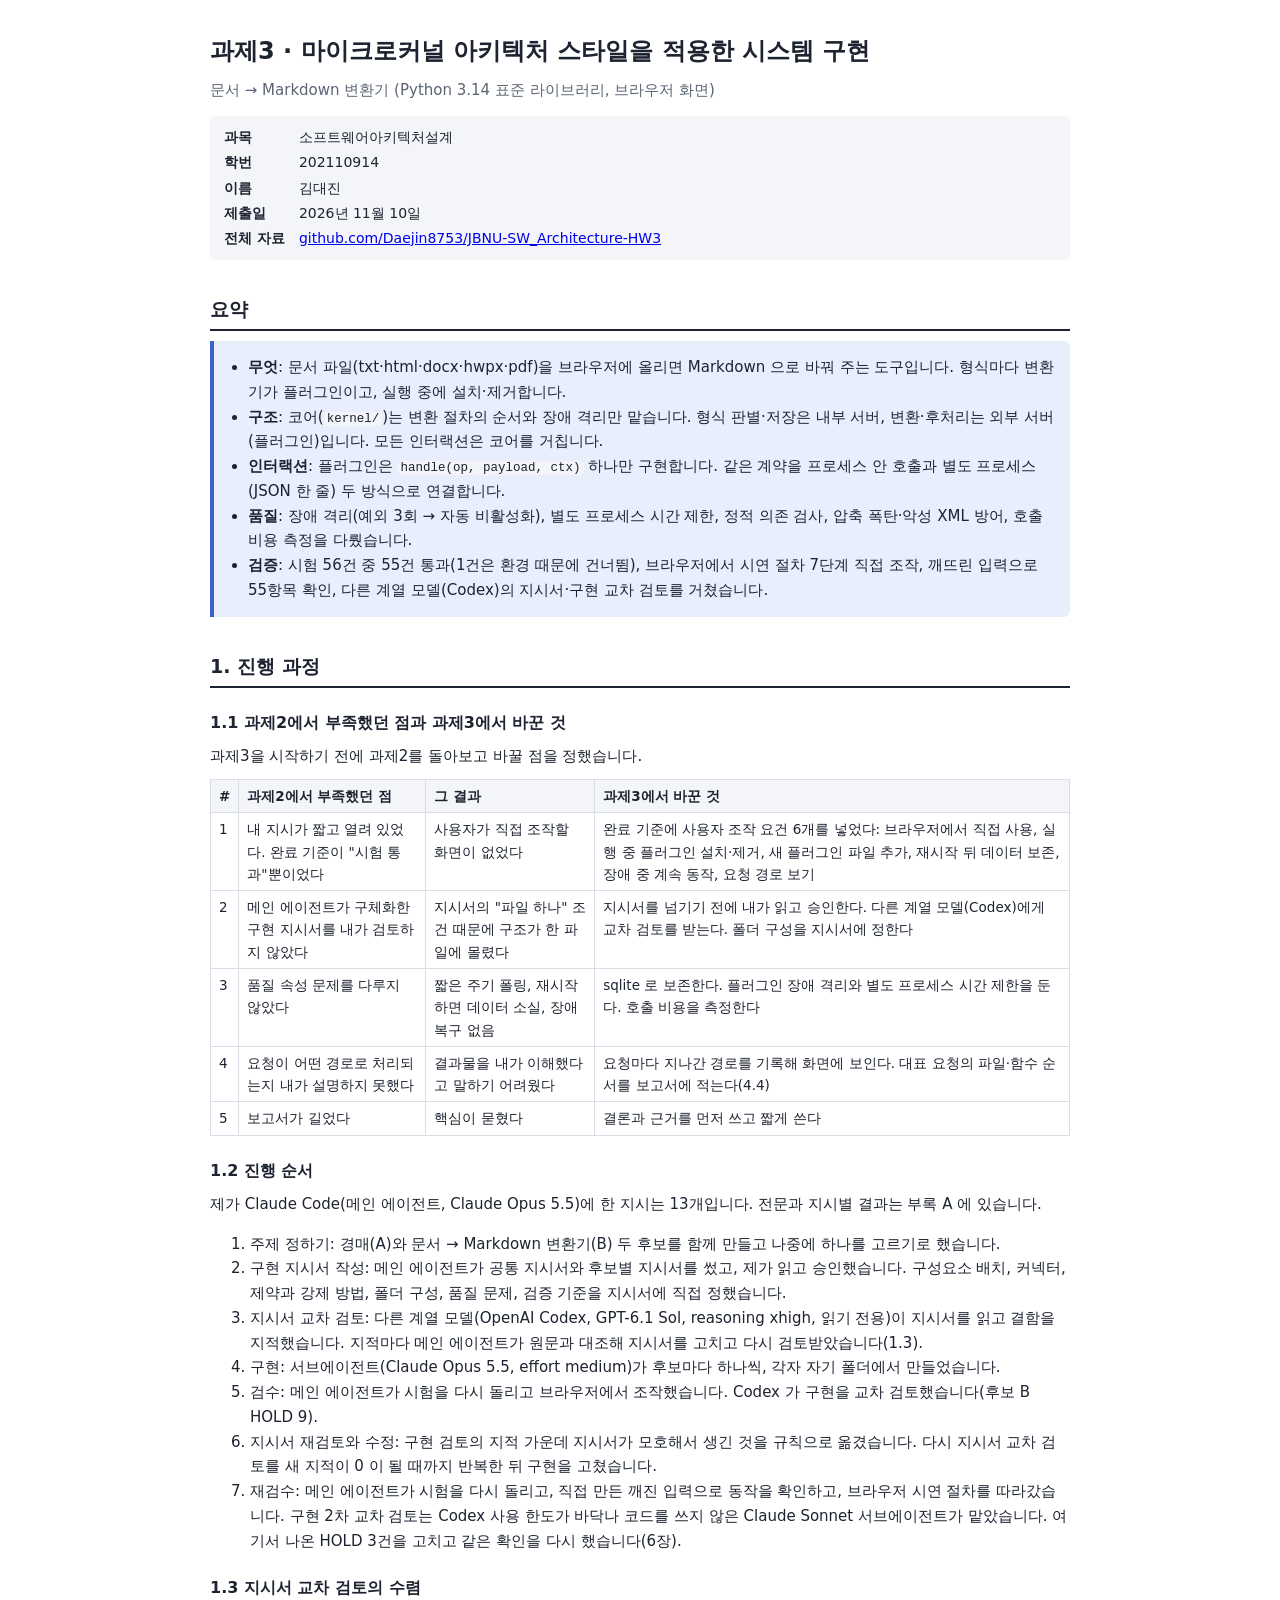
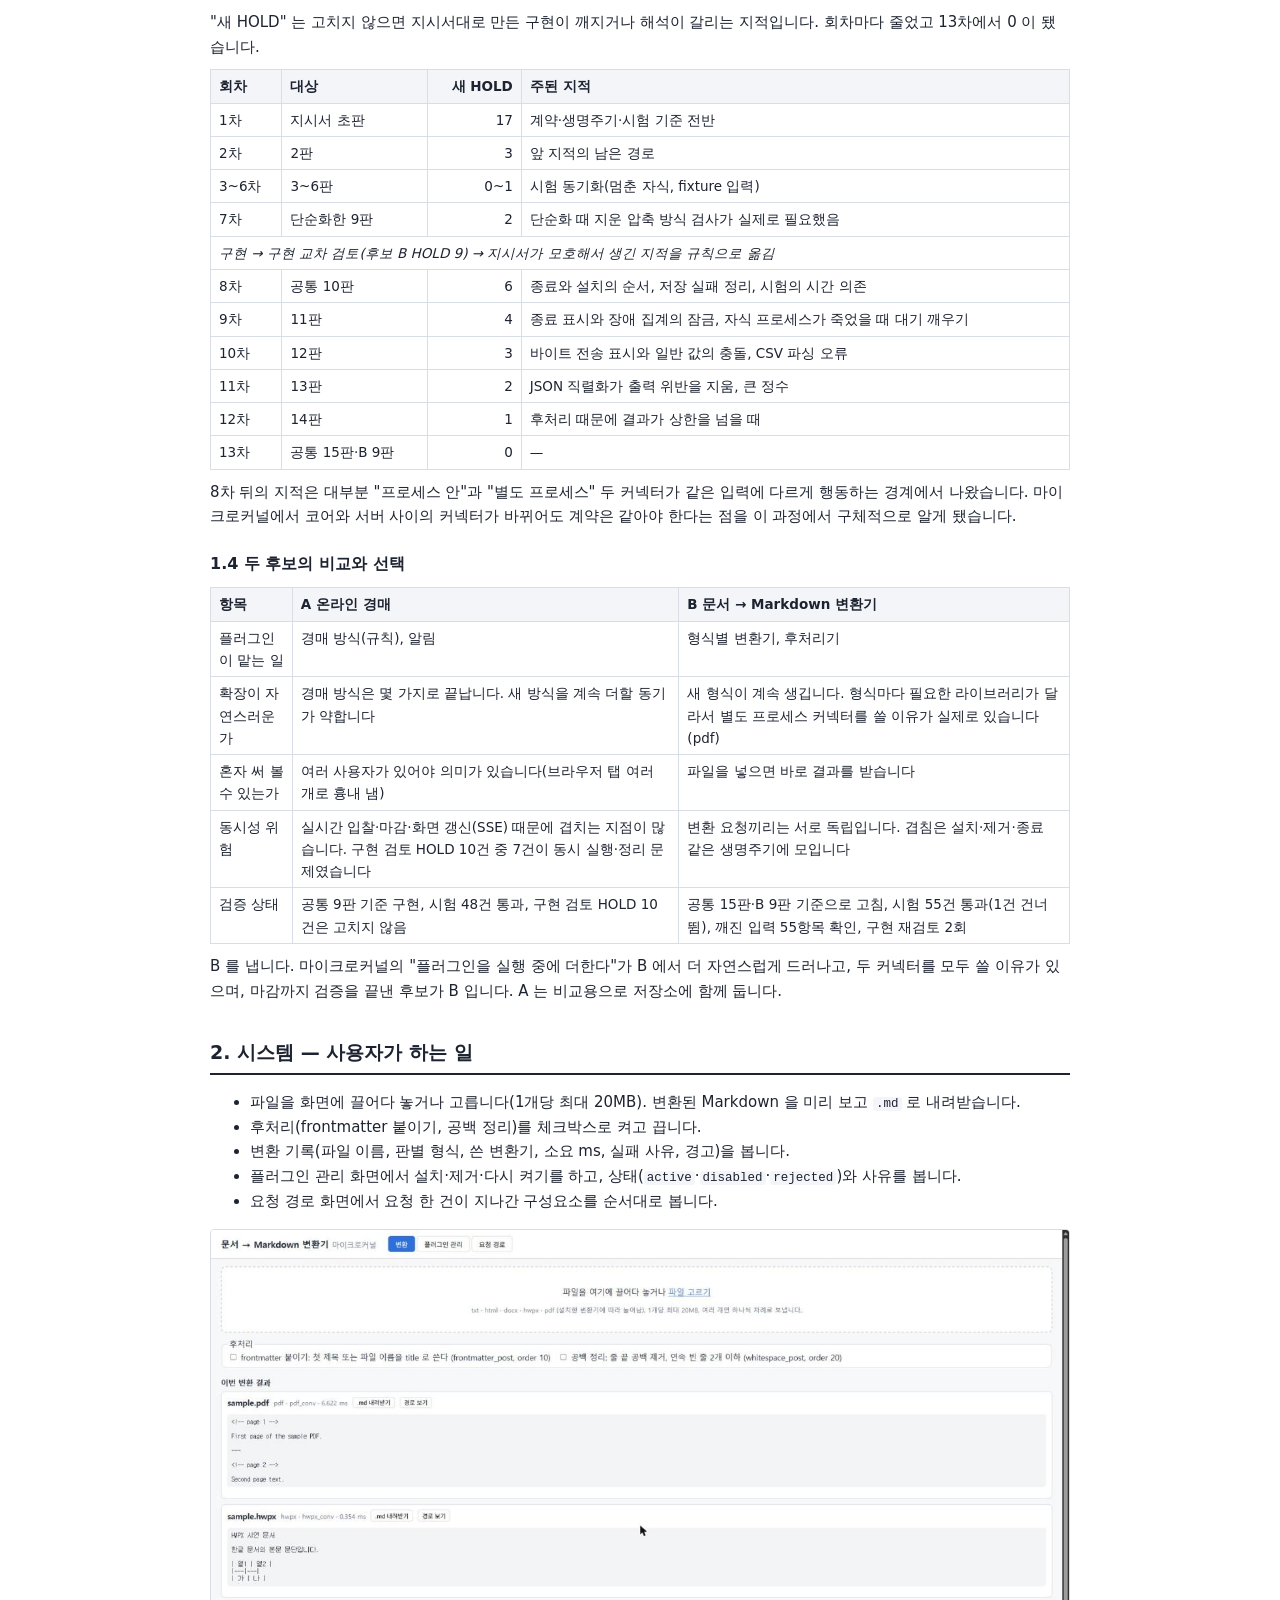
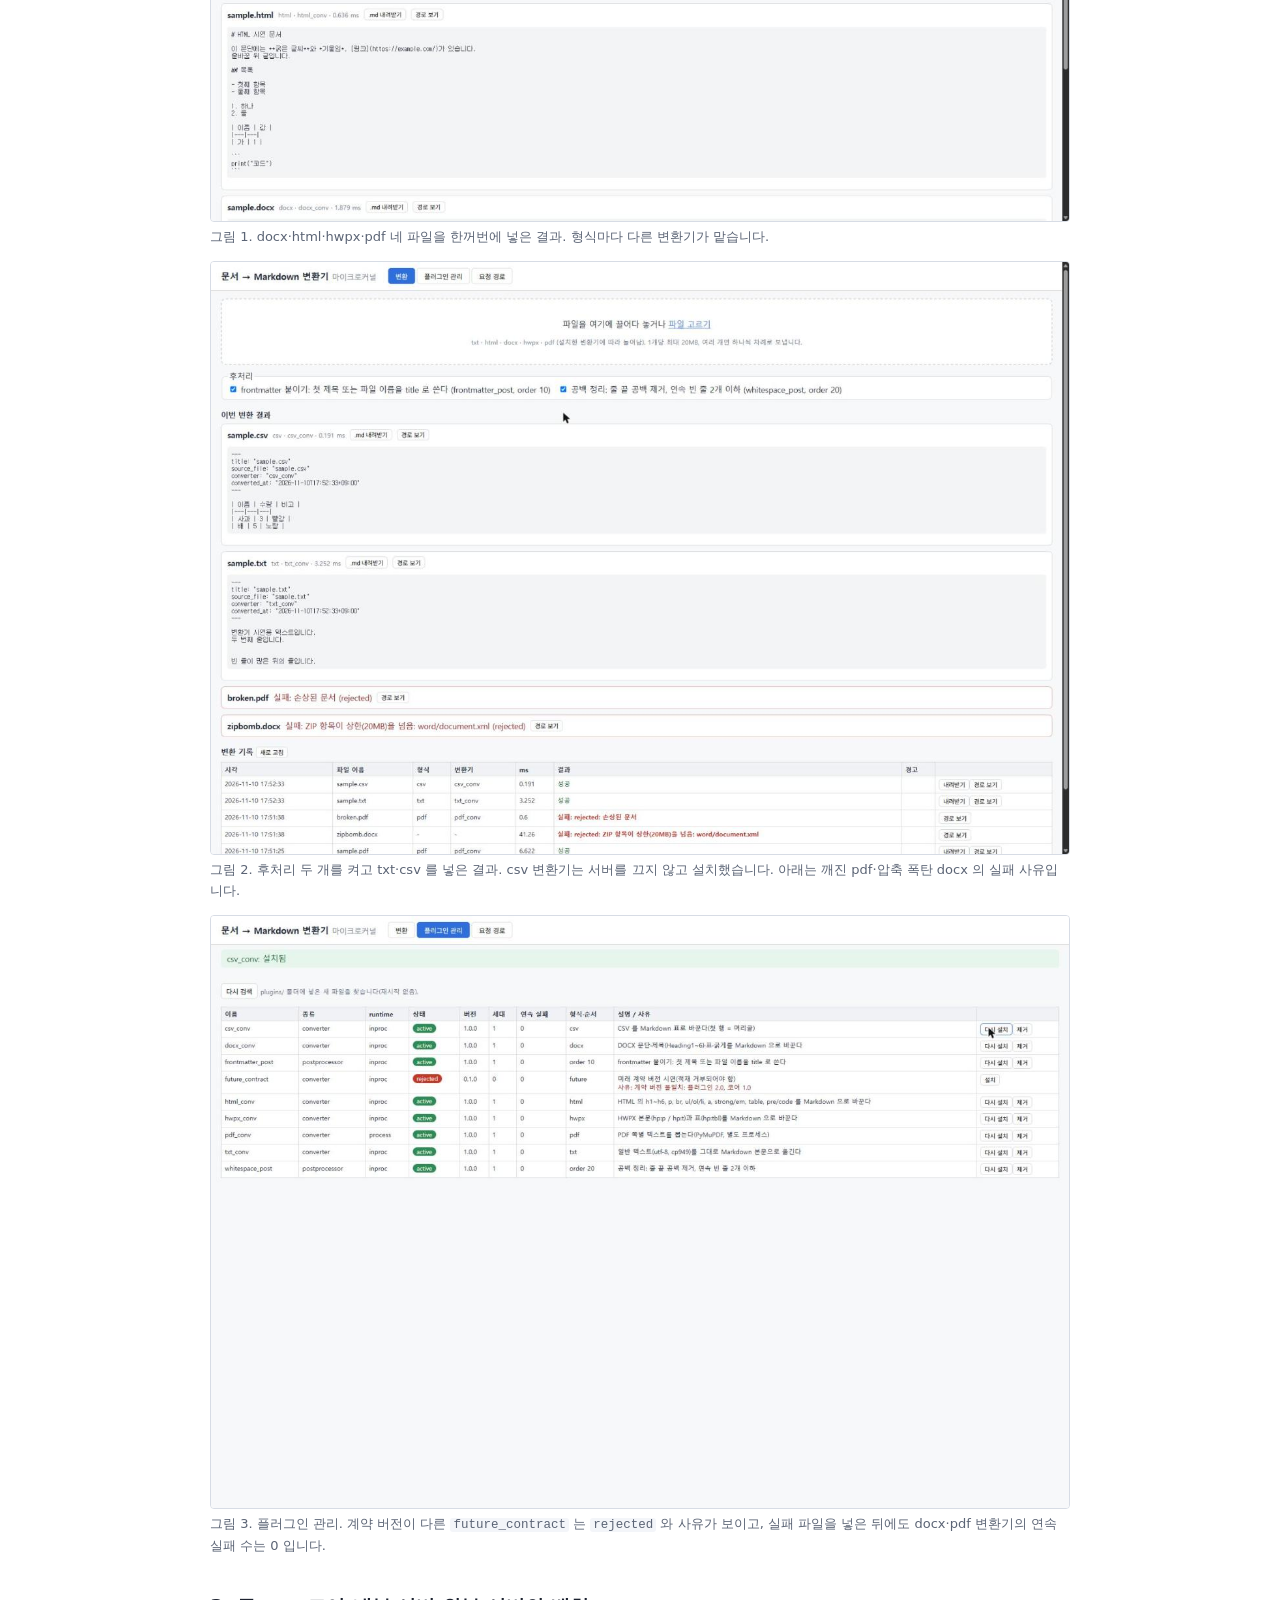
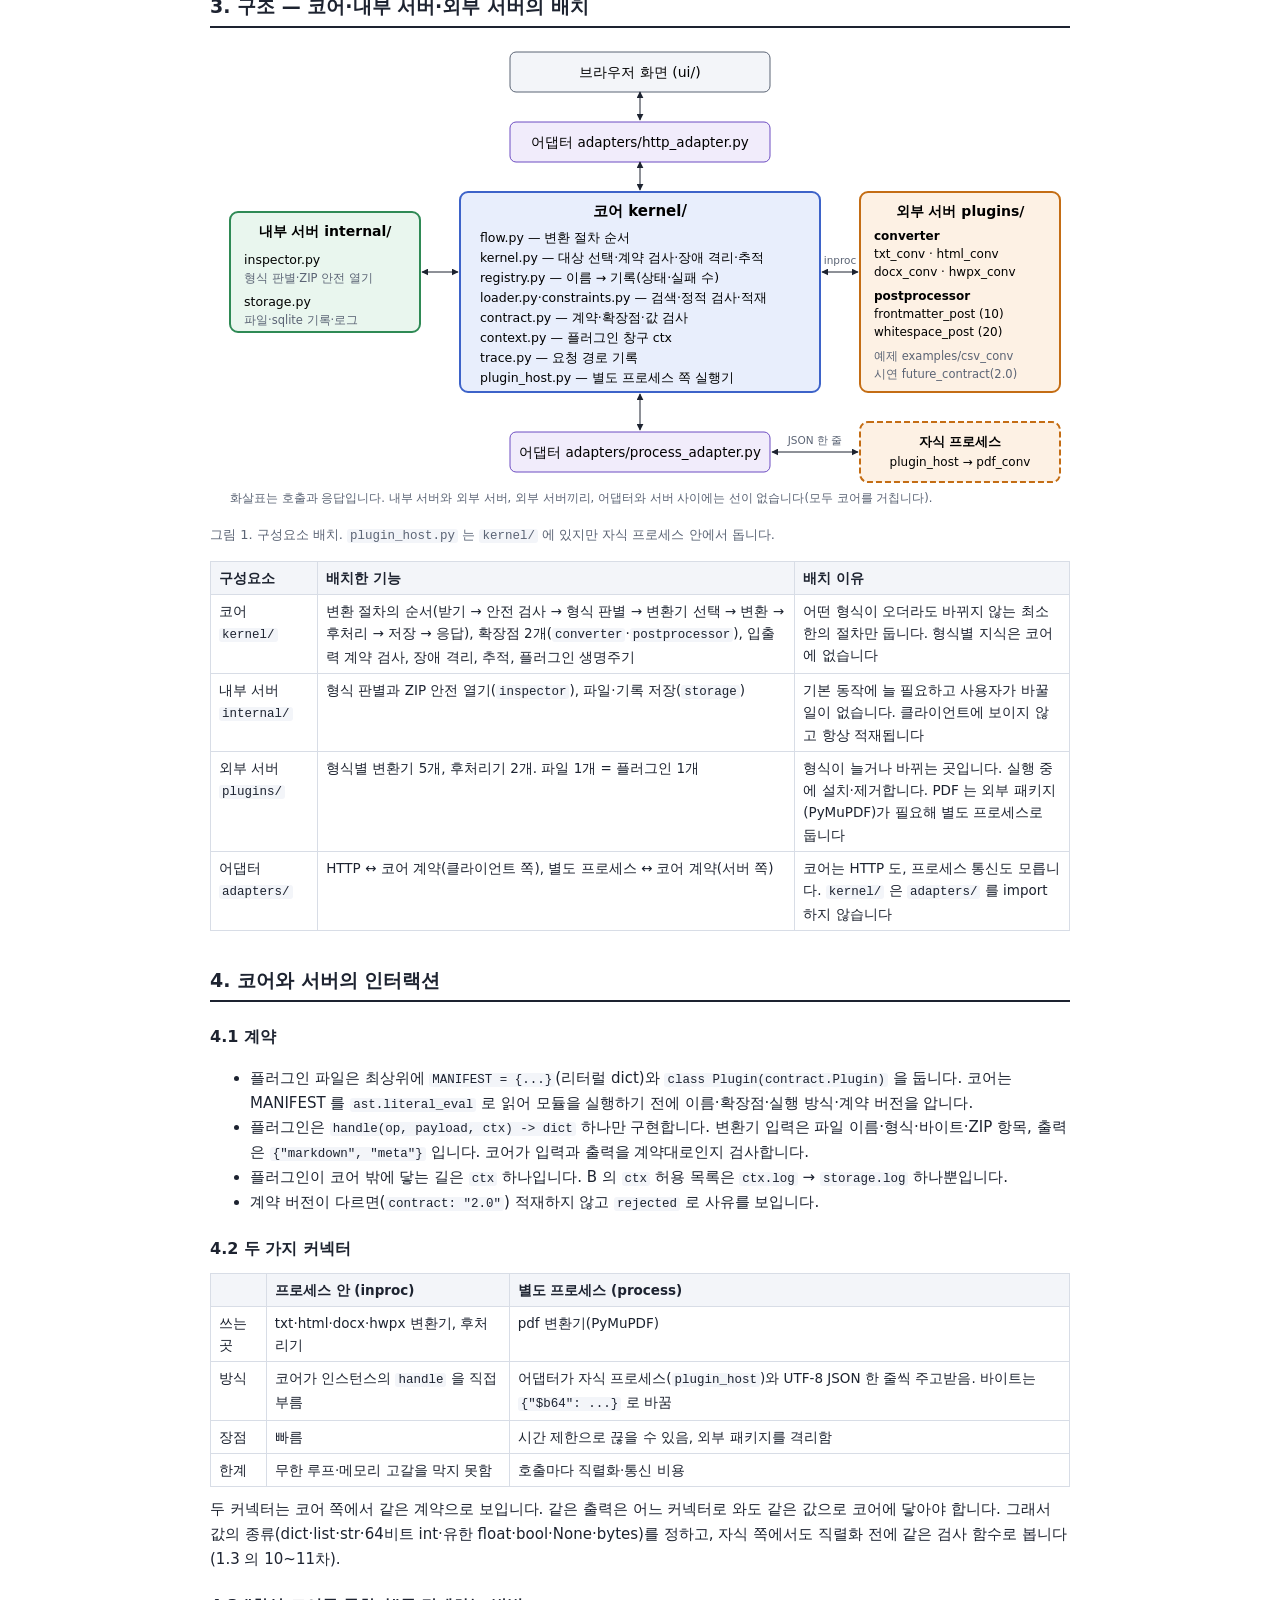
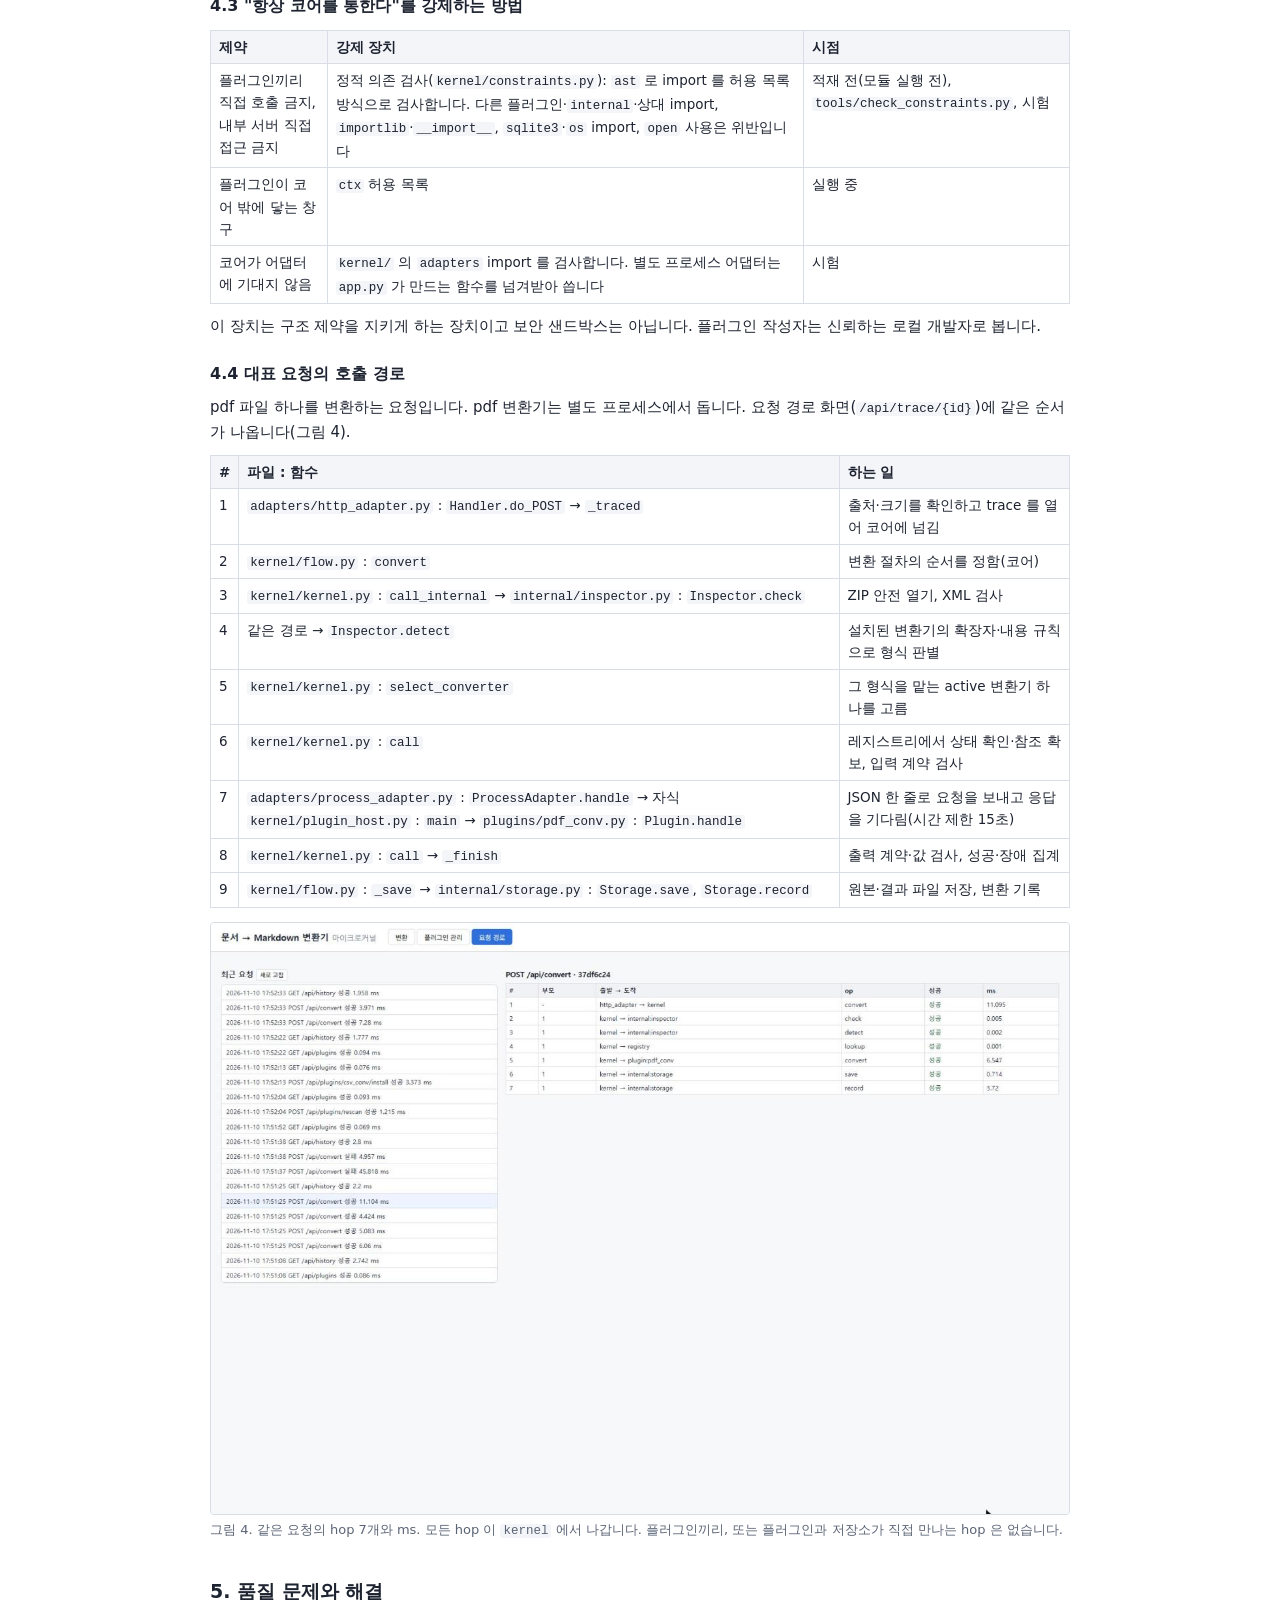
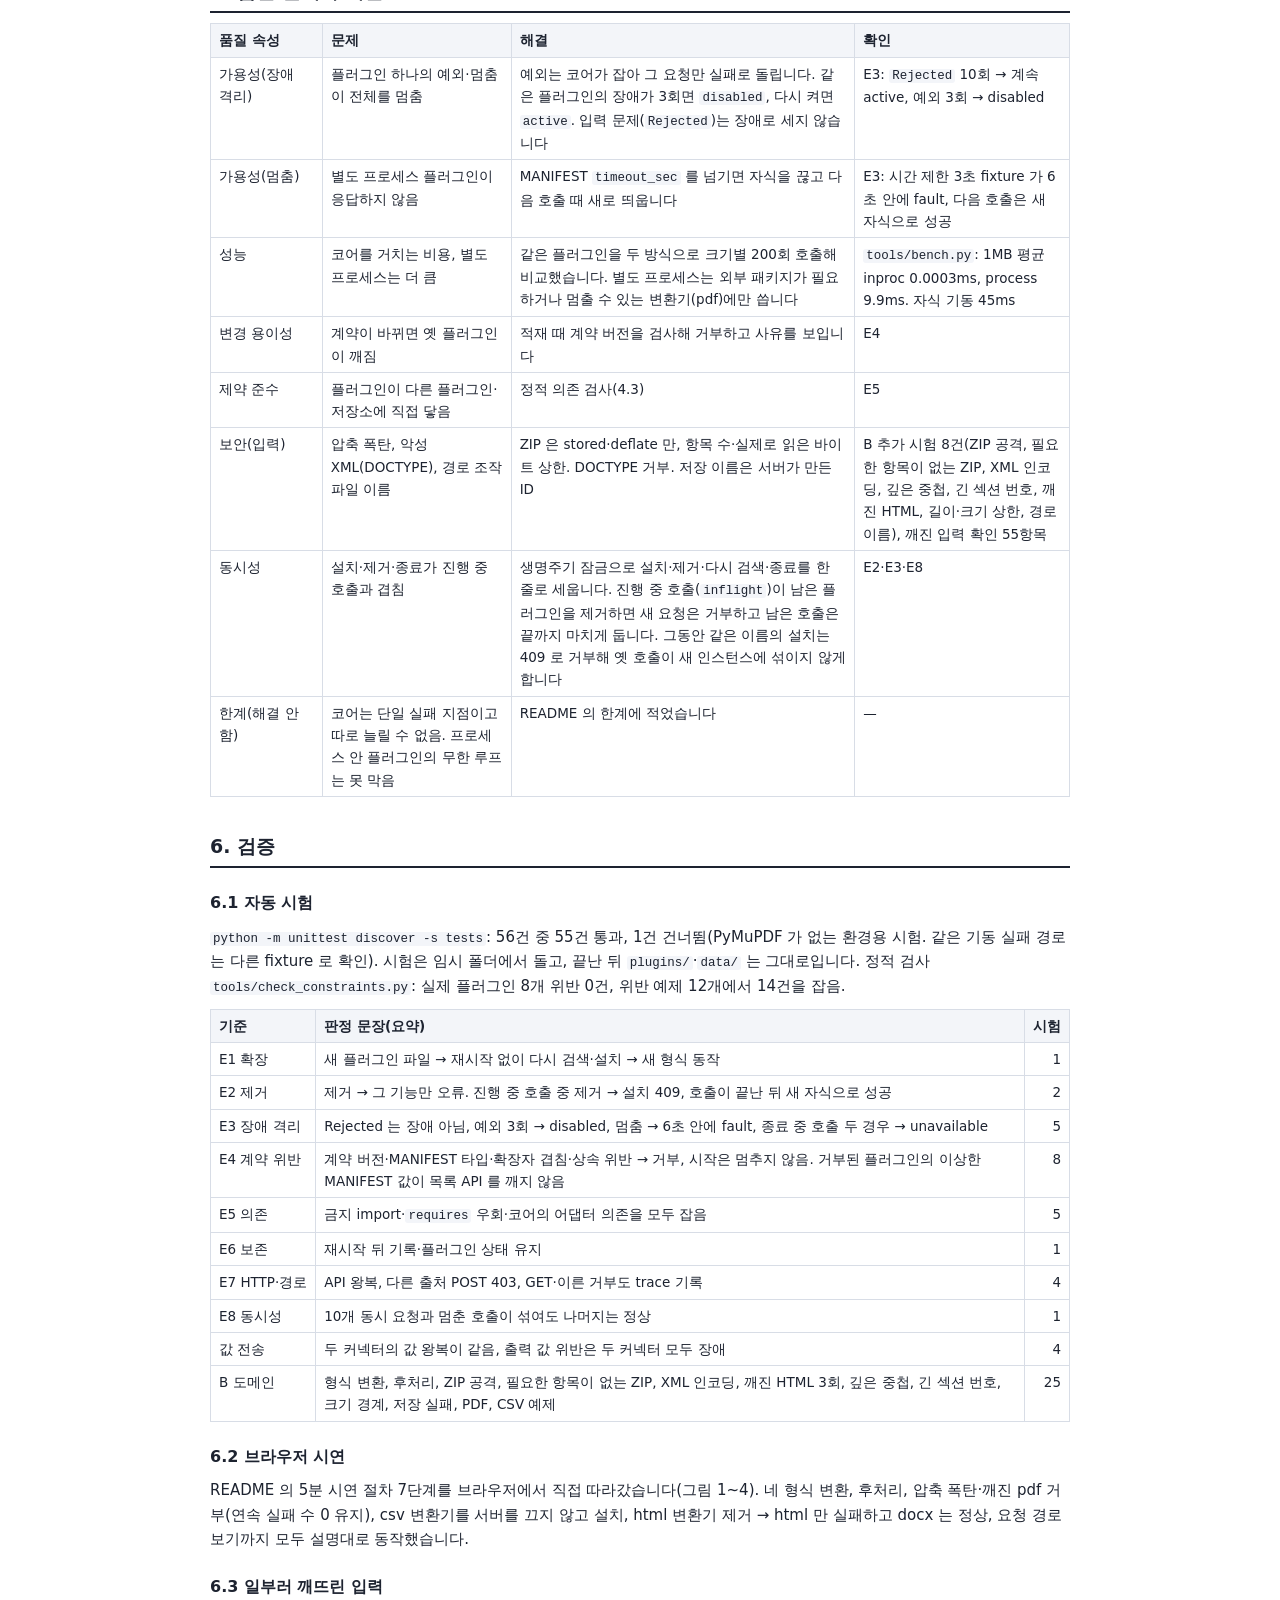
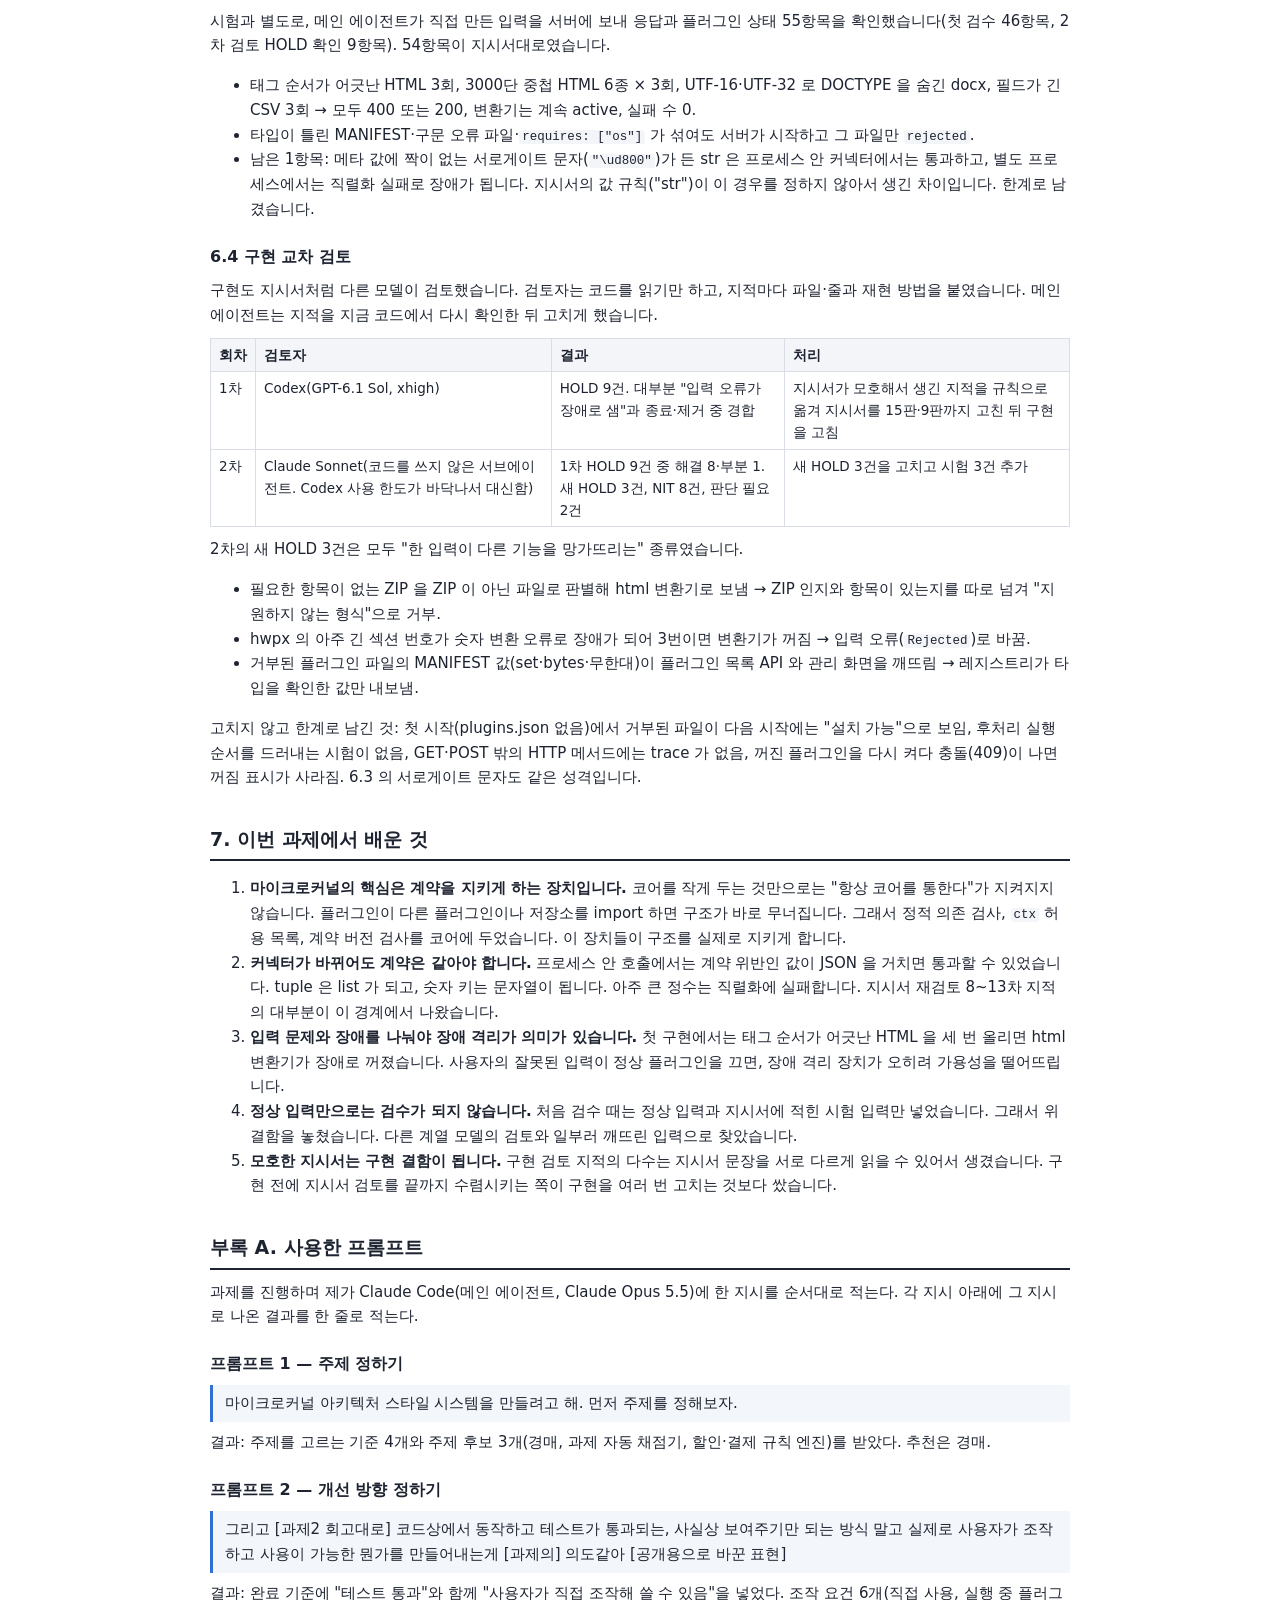
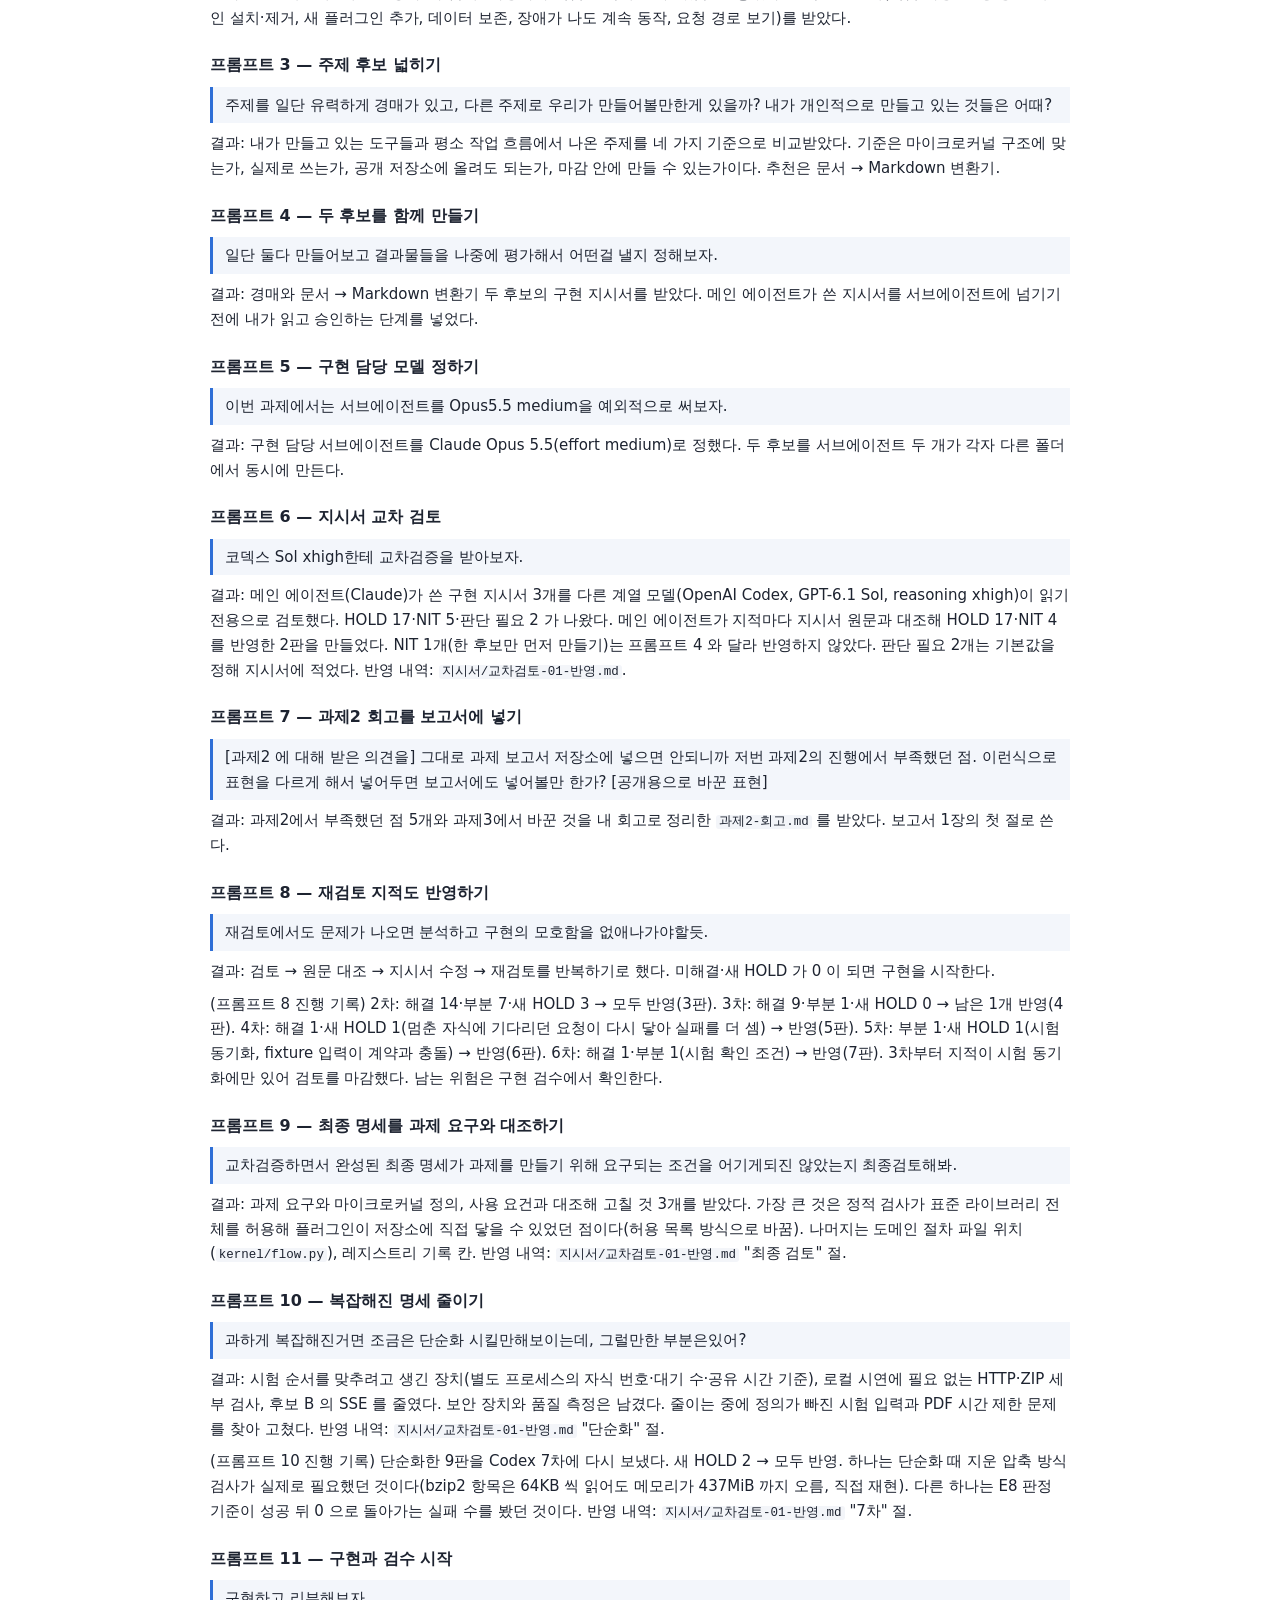
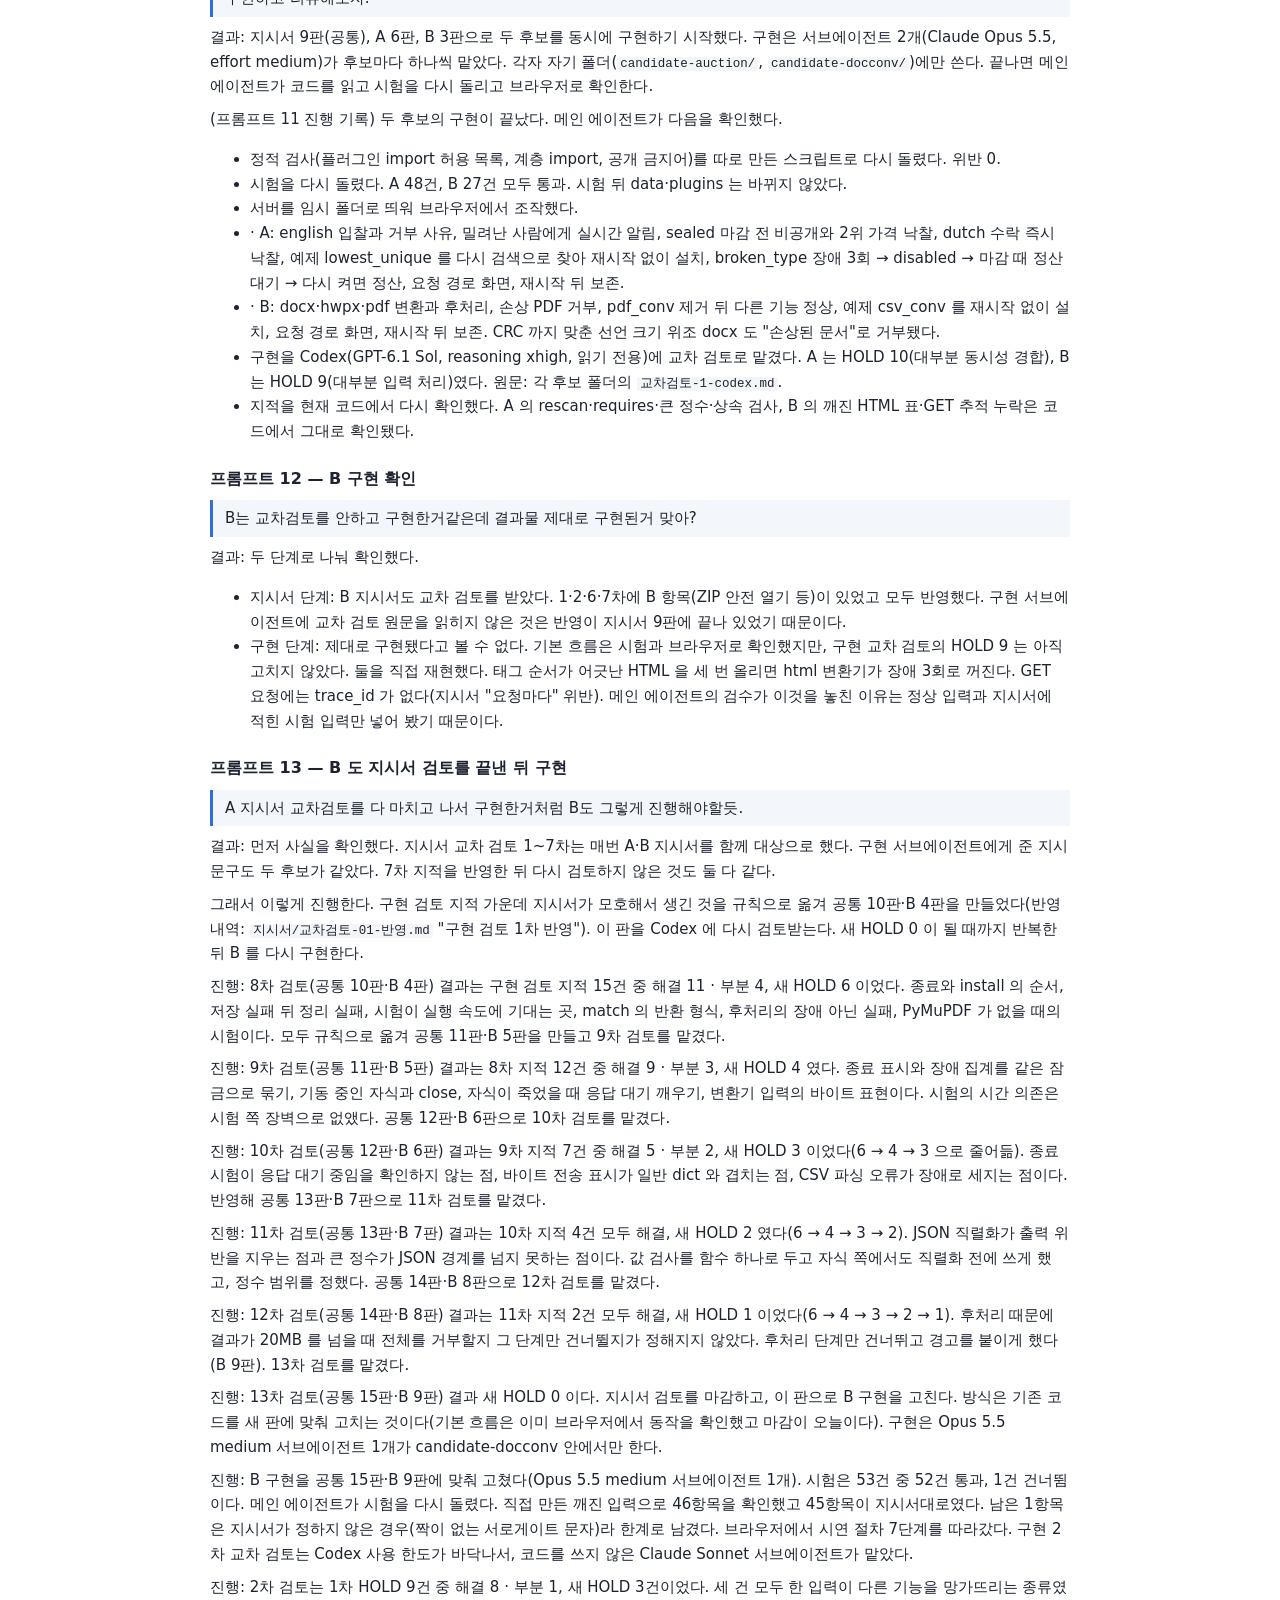
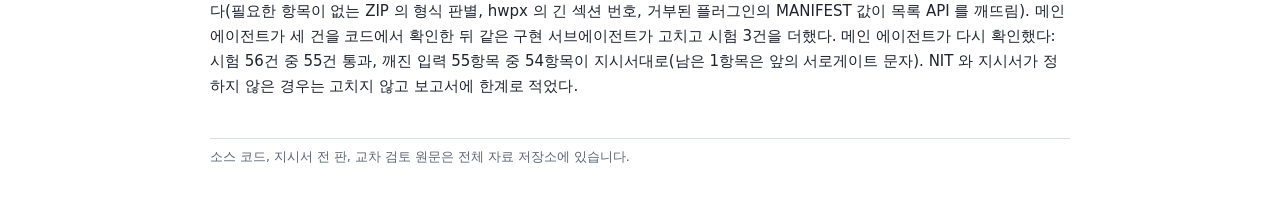
==== commit baa5cd48: "지시서: 교차 검토 기록 파일 번호를 두 자리로(01~13) GitHub 목록이 글자 순이라 10~13 이 2 앞에 보였다. 참조(지시서·prompt.md·보고서 부록 A)도 함께" ====
--- a/report.html
+++ b/report.html
@@ -336,7 +336,7 @@
 <p>결과: 구현 담당 서브에이전트를 Claude Opus 5.5(effort medium)로 정했다. 두 후보를 서브에이전트 두 개가 각자 다른 폴더에서 동시에 만든다.</p>
 <h3>프롬프트 6 — 지시서 교차 검토</h3>
 <blockquote class="prompt">코덱스 Sol xhigh한테 교차검증을 받아보자.</blockquote>
-<p>결과: 메인 에이전트(Claude)가 쓴 구현 지시서 3개를 다른 계열 모델(OpenAI Codex, GPT-6.1 Sol, reasoning xhigh)이 읽기 전용으로 검토했다. HOLD 17·NIT 5·판단 필요 2 가 나왔다. 메인 에이전트가 지적마다 지시서 원문과 대조해 HOLD 17·NIT 4 를 반영한 2판을 만들었다. NIT 1개(한 후보만 먼저 만들기)는 프롬프트 4 와 달라 반영하지 않았다. 판단 필요 2개는 기본값을 정해 지시서에 적었다. 반영 내역: <code>지시서/교차검토-1-반영.md</code>.</p>
+<p>결과: 메인 에이전트(Claude)가 쓴 구현 지시서 3개를 다른 계열 모델(OpenAI Codex, GPT-6.1 Sol, reasoning xhigh)이 읽기 전용으로 검토했다. HOLD 17·NIT 5·판단 필요 2 가 나왔다. 메인 에이전트가 지적마다 지시서 원문과 대조해 HOLD 17·NIT 4 를 반영한 2판을 만들었다. NIT 1개(한 후보만 먼저 만들기)는 프롬프트 4 와 달라 반영하지 않았다. 판단 필요 2개는 기본값을 정해 지시서에 적었다. 반영 내역: <code>지시서/교차검토-01-반영.md</code>.</p>
 <h3>프롬프트 7 — 과제2 회고를 보고서에 넣기</h3>
 <blockquote class="prompt">[과제2 에 대해 받은 의견을] 그대로 과제 보고서 저장소에 넣으면 안되니까 저번 과제2의 진행에서 부족했던 점. 이런식으로 표현을 다르게 해서 넣어두면 보고서에도 넣어볼만 한가? [공개용으로 바꾼 표현]</blockquote>
 <p>결과: 과제2에서 부족했던 점 5개와 과제3에서 바꾼 것을 내 회고로 정리한 <code>과제2-회고.md</code> 를 받았다. 보고서 1장의 첫 절로 쓴다.</p>
@@ -346,11 +346,11 @@
 <p>(프롬프트 8 진행 기록) 2차: 해결 14·부분 7·새 HOLD 3 → 모두 반영(3판). 3차: 해결 9·부분 1·새 HOLD 0 → 남은 1개 반영(4판). 4차: 해결 1·새 HOLD 1(멈춘 자식에 기다리던 요청이 다시 닿아 실패를 더 셈) → 반영(5판). 5차: 부분 1·새 HOLD 1(시험 동기화, fixture 입력이 계약과 충돌) → 반영(6판). 6차: 해결 1·부분 1(시험 확인 조건) → 반영(7판). 3차부터 지적이 시험 동기화에만 있어 검토를 마감했다. 남는 위험은 구현 검수에서 확인한다.</p>
 <h3>프롬프트 9 — 최종 명세를 과제 요구와 대조하기</h3>
 <blockquote class="prompt">교차검증하면서 완성된 최종 명세가 과제를 만들기 위해 요구되는 조건을 어기게되진 않았는지 최종검토해봐.</blockquote>
-<p>결과: 과제 요구와 마이크로커널 정의, 사용 요건과 대조해 고칠 것 3개를 받았다. 가장 큰 것은 정적 검사가 표준 라이브러리 전체를 허용해 플러그인이 저장소에 직접 닿을 수 있었던 점이다(허용 목록 방식으로 바꿈). 나머지는 도메인 절차 파일 위치(<code>kernel/flow.py</code>), 레지스트리 기록 칸. 반영 내역: <code>지시서/교차검토-1-반영.md</code> "최종 검토" 절.</p>
+<p>결과: 과제 요구와 마이크로커널 정의, 사용 요건과 대조해 고칠 것 3개를 받았다. 가장 큰 것은 정적 검사가 표준 라이브러리 전체를 허용해 플러그인이 저장소에 직접 닿을 수 있었던 점이다(허용 목록 방식으로 바꿈). 나머지는 도메인 절차 파일 위치(<code>kernel/flow.py</code>), 레지스트리 기록 칸. 반영 내역: <code>지시서/교차검토-01-반영.md</code> "최종 검토" 절.</p>
 <h3>프롬프트 10 — 복잡해진 명세 줄이기</h3>
 <blockquote class="prompt">과하게 복잡해진거면 조금은 단순화 시킬만해보이는데, 그럴만한 부분은있어?</blockquote>
-<p>결과: 시험 순서를 맞추려고 생긴 장치(별도 프로세스의 자식 번호·대기 수·공유 시간 기준), 로컬 시연에 필요 없는 HTTP·ZIP 세부 검사, 후보 B 의 SSE 를 줄였다. 보안 장치와 품질 측정은 남겼다. 줄이는 중에 정의가 빠진 시험 입력과 PDF 시간 제한 문제를 찾아 고쳤다. 반영 내역: <code>지시서/교차검토-1-반영.md</code> "단순화" 절.</p>
-<p>(프롬프트 10 진행 기록) 단순화한 9판을 Codex 7차에 다시 보냈다. 새 HOLD 2 → 모두 반영. 하나는 단순화 때 지운 압축 방식 검사가 실제로 필요했던 것이다(bzip2 항목은 64KB 씩 읽어도 메모리가 437MiB 까지 오름, 직접 재현). 다른 하나는 E8 판정 기준이 성공 뒤 0 으로 돌아가는 실패 수를 봤던 것이다. 반영 내역: <code>지시서/교차검토-1-반영.md</code> "7차" 절.</p>
+<p>결과: 시험 순서를 맞추려고 생긴 장치(별도 프로세스의 자식 번호·대기 수·공유 시간 기준), 로컬 시연에 필요 없는 HTTP·ZIP 세부 검사, 후보 B 의 SSE 를 줄였다. 보안 장치와 품질 측정은 남겼다. 줄이는 중에 정의가 빠진 시험 입력과 PDF 시간 제한 문제를 찾아 고쳤다. 반영 내역: <code>지시서/교차검토-01-반영.md</code> "단순화" 절.</p>
+<p>(프롬프트 10 진행 기록) 단순화한 9판을 Codex 7차에 다시 보냈다. 새 HOLD 2 → 모두 반영. 하나는 단순화 때 지운 압축 방식 검사가 실제로 필요했던 것이다(bzip2 항목은 64KB 씩 읽어도 메모리가 437MiB 까지 오름, 직접 재현). 다른 하나는 E8 판정 기준이 성공 뒤 0 으로 돌아가는 실패 수를 봤던 것이다. 반영 내역: <code>지시서/교차검토-01-반영.md</code> "7차" 절.</p>
 <h3>프롬프트 11 — 구현과 검수 시작</h3>
 <blockquote class="prompt">구현하고 리뷰해보자.</blockquote>
 <p>결과: 지시서 9판(공통), A 6판, B 3판으로 두 후보를 동시에 구현하기 시작했다. 구현은 서브에이전트 2개(Claude Opus 5.5, effort medium)가 후보마다 하나씩 맡았다. 각자 자기 폴더(<code>candidate-auction/</code>, <code>candidate-docconv/</code>)에만 쓴다. 끝나면 메인 에이전트가 코드를 읽고 시험을 다시 돌리고 브라우저로 확인한다.</p>
@@ -363,7 +363,7 @@
 <h3>프롬프트 13 — B 도 지시서 검토를 끝낸 뒤 구현</h3>
 <blockquote class="prompt">A 지시서 교차검토를 다 마치고 나서 구현한거처럼 B도 그렇게 진행해야할듯.</blockquote>
 <p>결과: 먼저 사실을 확인했다. 지시서 교차 검토 1~7차는 매번 A·B 지시서를 함께 대상으로 했다. 구현 서브에이전트에게 준 지시 문구도 두 후보가 같았다. 7차 지적을 반영한 뒤 다시 검토하지 않은 것도 둘 다 같다.</p>
-<p>그래서 이렇게 진행한다. 구현 검토 지적 가운데 지시서가 모호해서 생긴 것을 규칙으로 옮겨 공통 10판·B 4판을 만들었다(반영 내역: <code>지시서/교차검토-1-반영.md</code> "구현 검토 1차 반영"). 이 판을 Codex 에 다시 검토받는다. 새 HOLD 0 이 될 때까지 반복한 뒤 B 를 다시 구현한다.</p>
+<p>그래서 이렇게 진행한다. 구현 검토 지적 가운데 지시서가 모호해서 생긴 것을 규칙으로 옮겨 공통 10판·B 4판을 만들었다(반영 내역: <code>지시서/교차검토-01-반영.md</code> "구현 검토 1차 반영"). 이 판을 Codex 에 다시 검토받는다. 새 HOLD 0 이 될 때까지 반복한 뒤 B 를 다시 구현한다.</p>
 <p>진행: 8차 검토(공통 10판·B 4판) 결과는 구현 검토 지적 15건 중 해결 11 · 부분 4, 새 HOLD 6 이었다. 종료와 install 의 순서, 저장 실패 뒤 정리 실패, 시험이 실행 속도에 기대는 곳, match 의 반환 형식, 후처리의 장애 아닌 실패, PyMuPDF 가 없을 때의 시험이다. 모두 규칙으로 옮겨 공통 11판·B 5판을 만들고 9차 검토를 맡겼다.</p>
 <p>진행: 9차 검토(공통 11판·B 5판) 결과는 8차 지적 12건 중 해결 9 · 부분 3, 새 HOLD 4 였다. 종료 표시와 장애 집계를 같은 잠금으로 묶기, 기동 중인 자식과 close, 자식이 죽었을 때 응답 대기 깨우기, 변환기 입력의 바이트 표현이다. 시험의 시간 의존은 시험 쪽 장벽으로 없앴다. 공통 12판·B 6판으로 10차 검토를 맡겼다.</p>
 <p>진행: 10차 검토(공통 12판·B 6판) 결과는 9차 지적 7건 중 해결 5 · 부분 2, 새 HOLD 3 이었다(6 → 4 → 3 으로 줄어듦). 종료 시험이 응답 대기 중임을 확인하지 않는 점, 바이트 전송 표시가 일반 dict 와 겹치는 점, CSV 파싱 오류가 장애로 세지는 점이다. 반영해 공통 13판·B 7판으로 11차 검토를 맡겼다.</p>
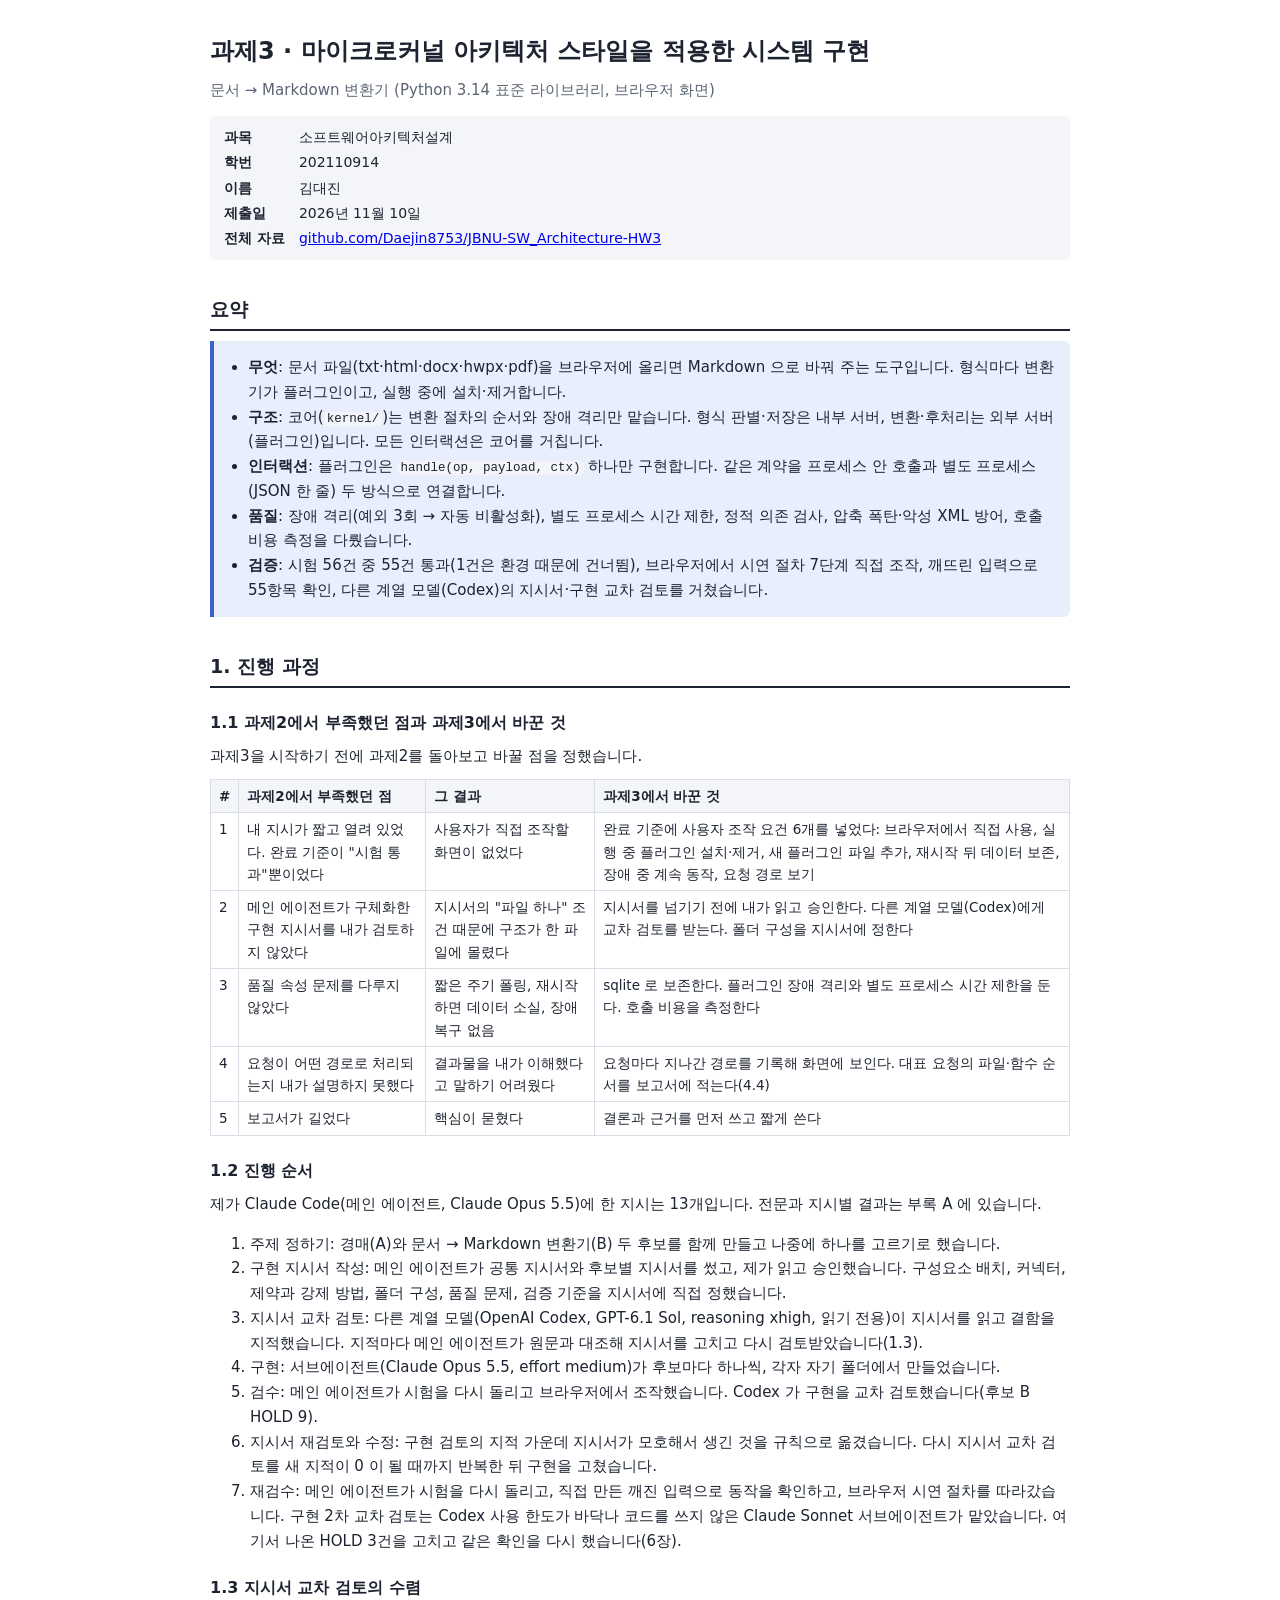
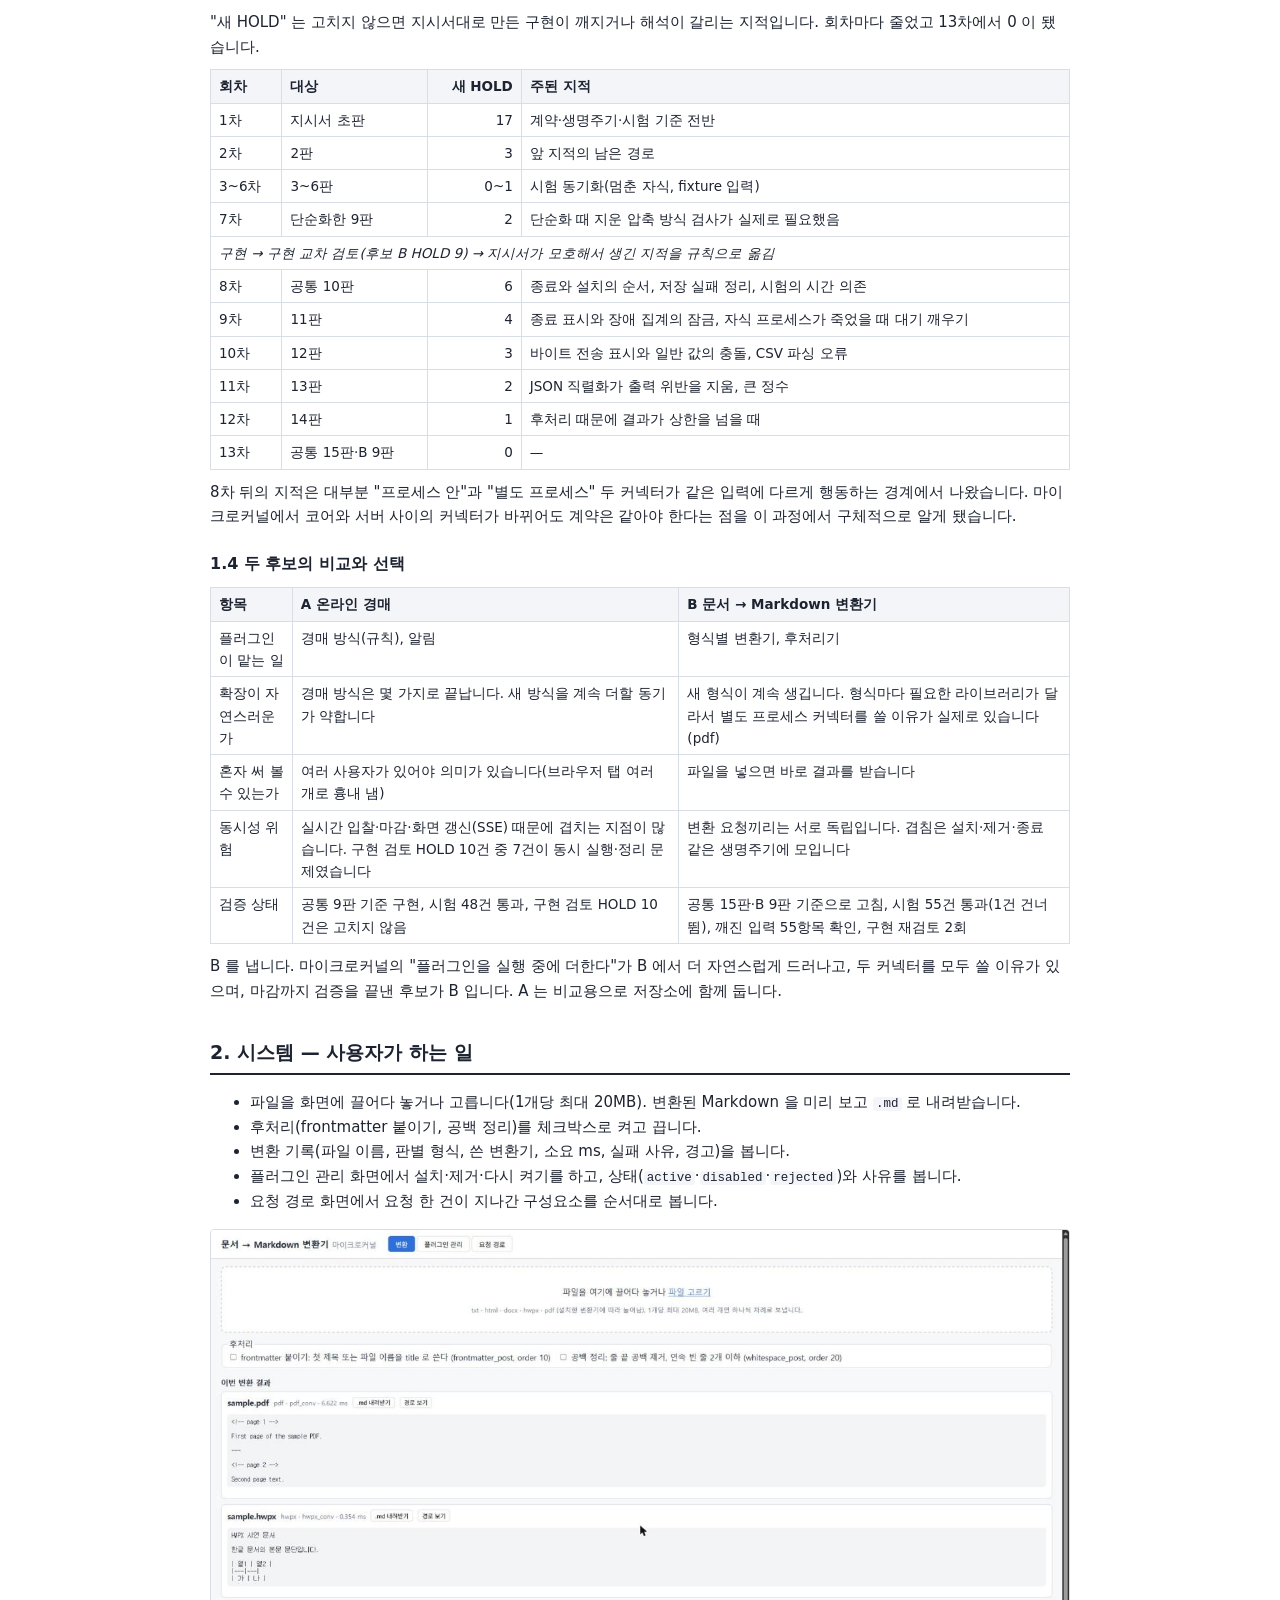
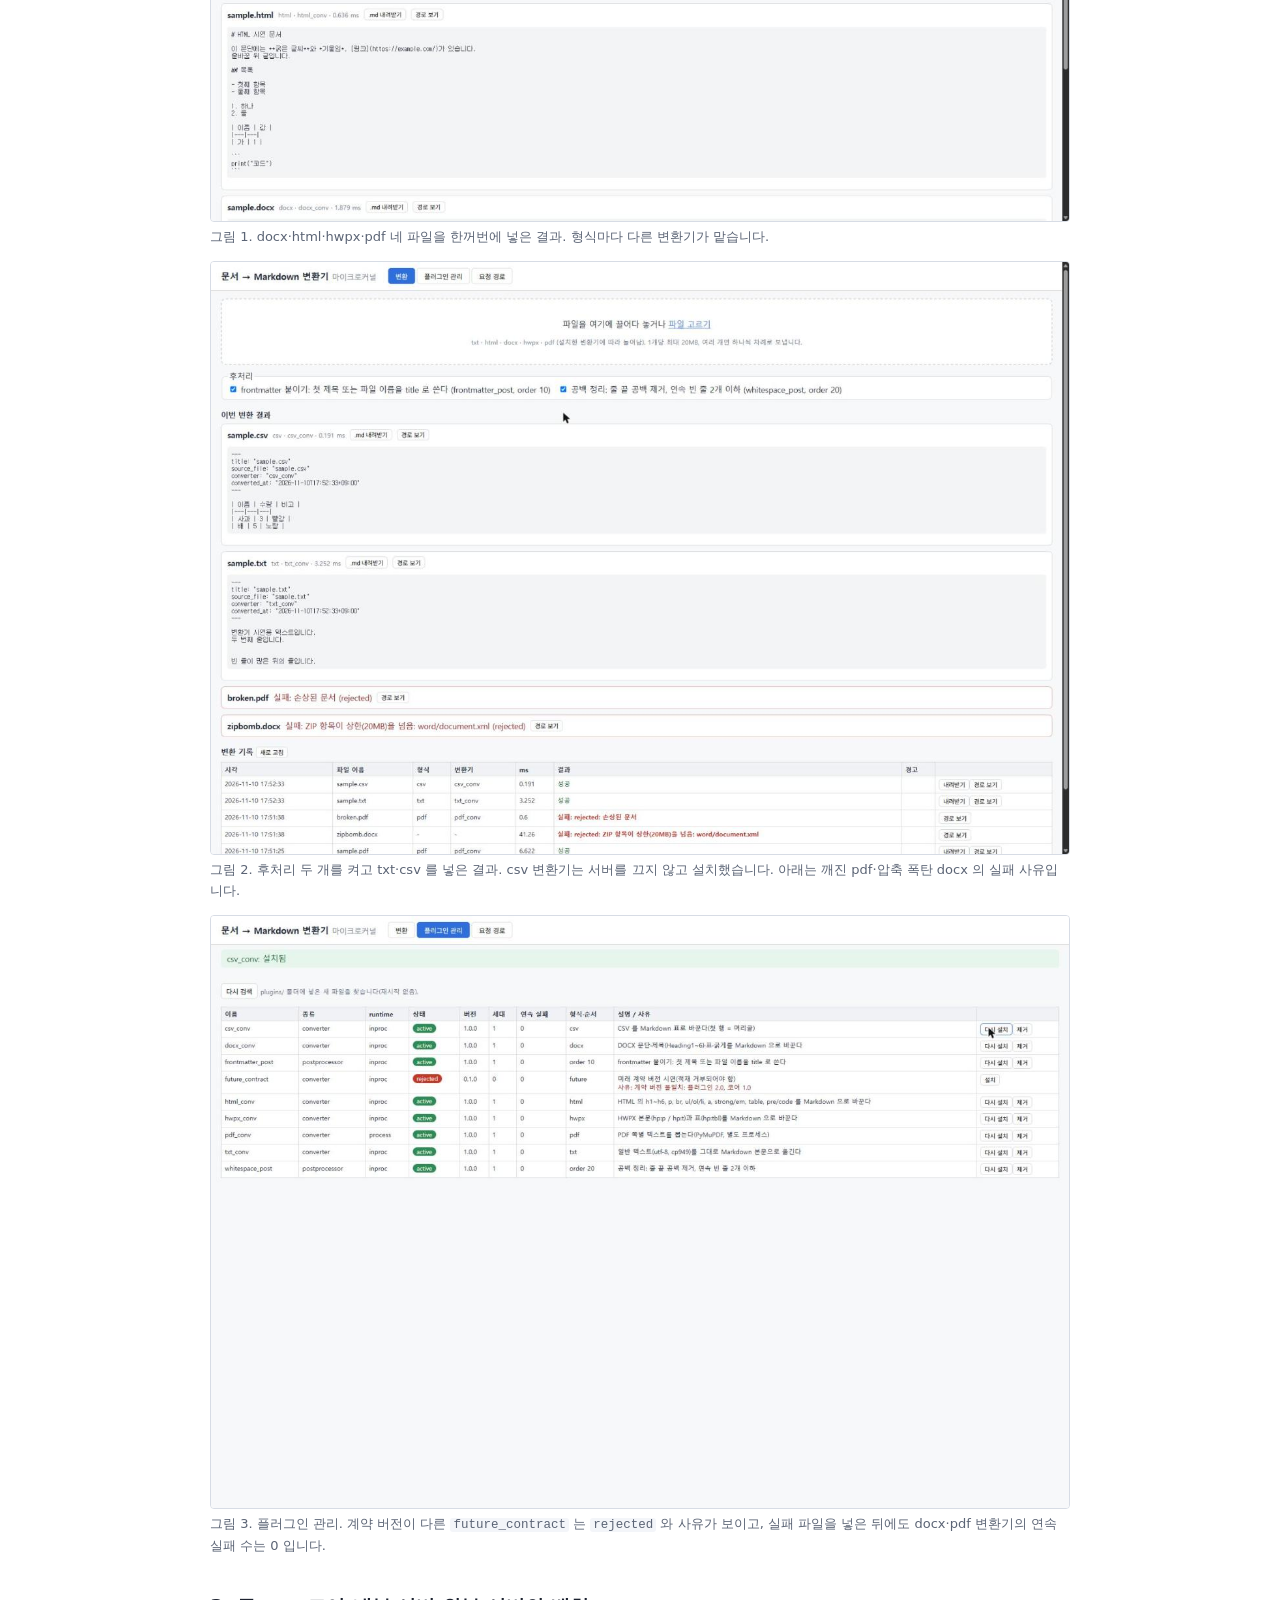
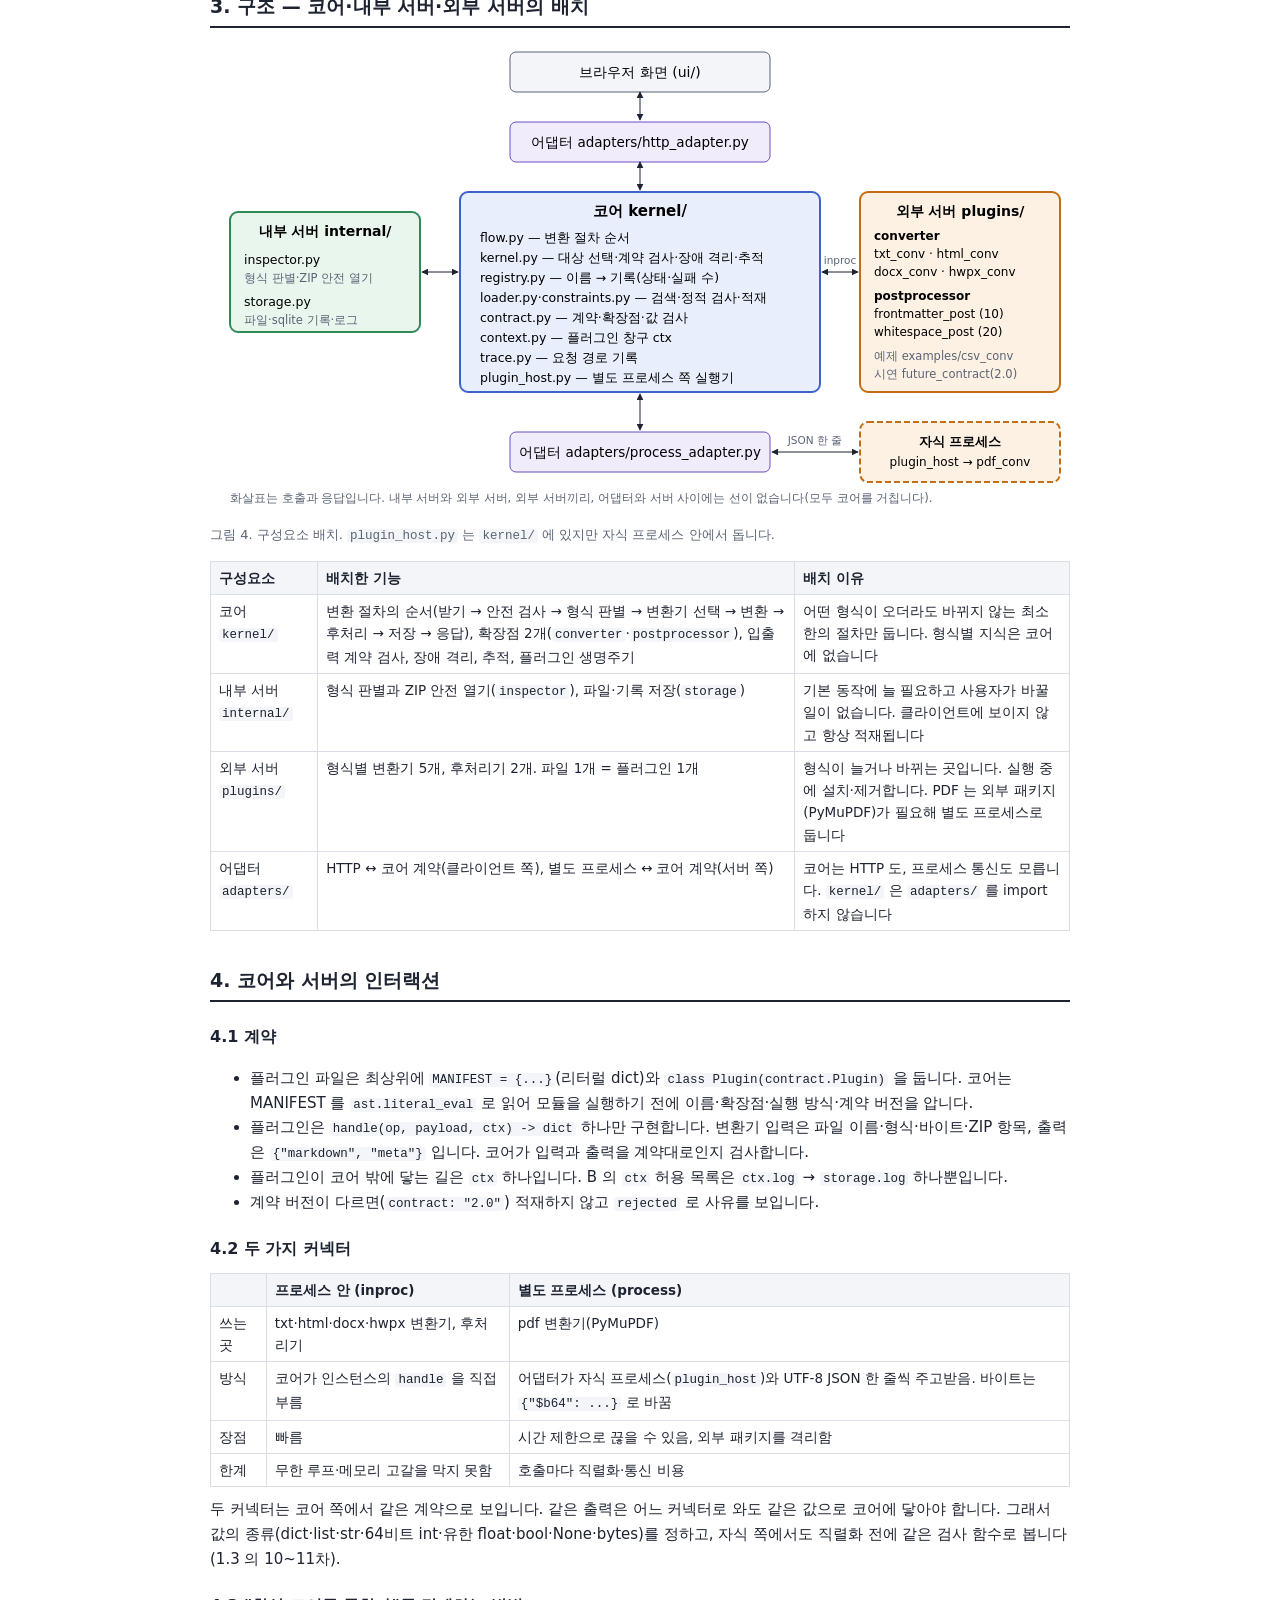
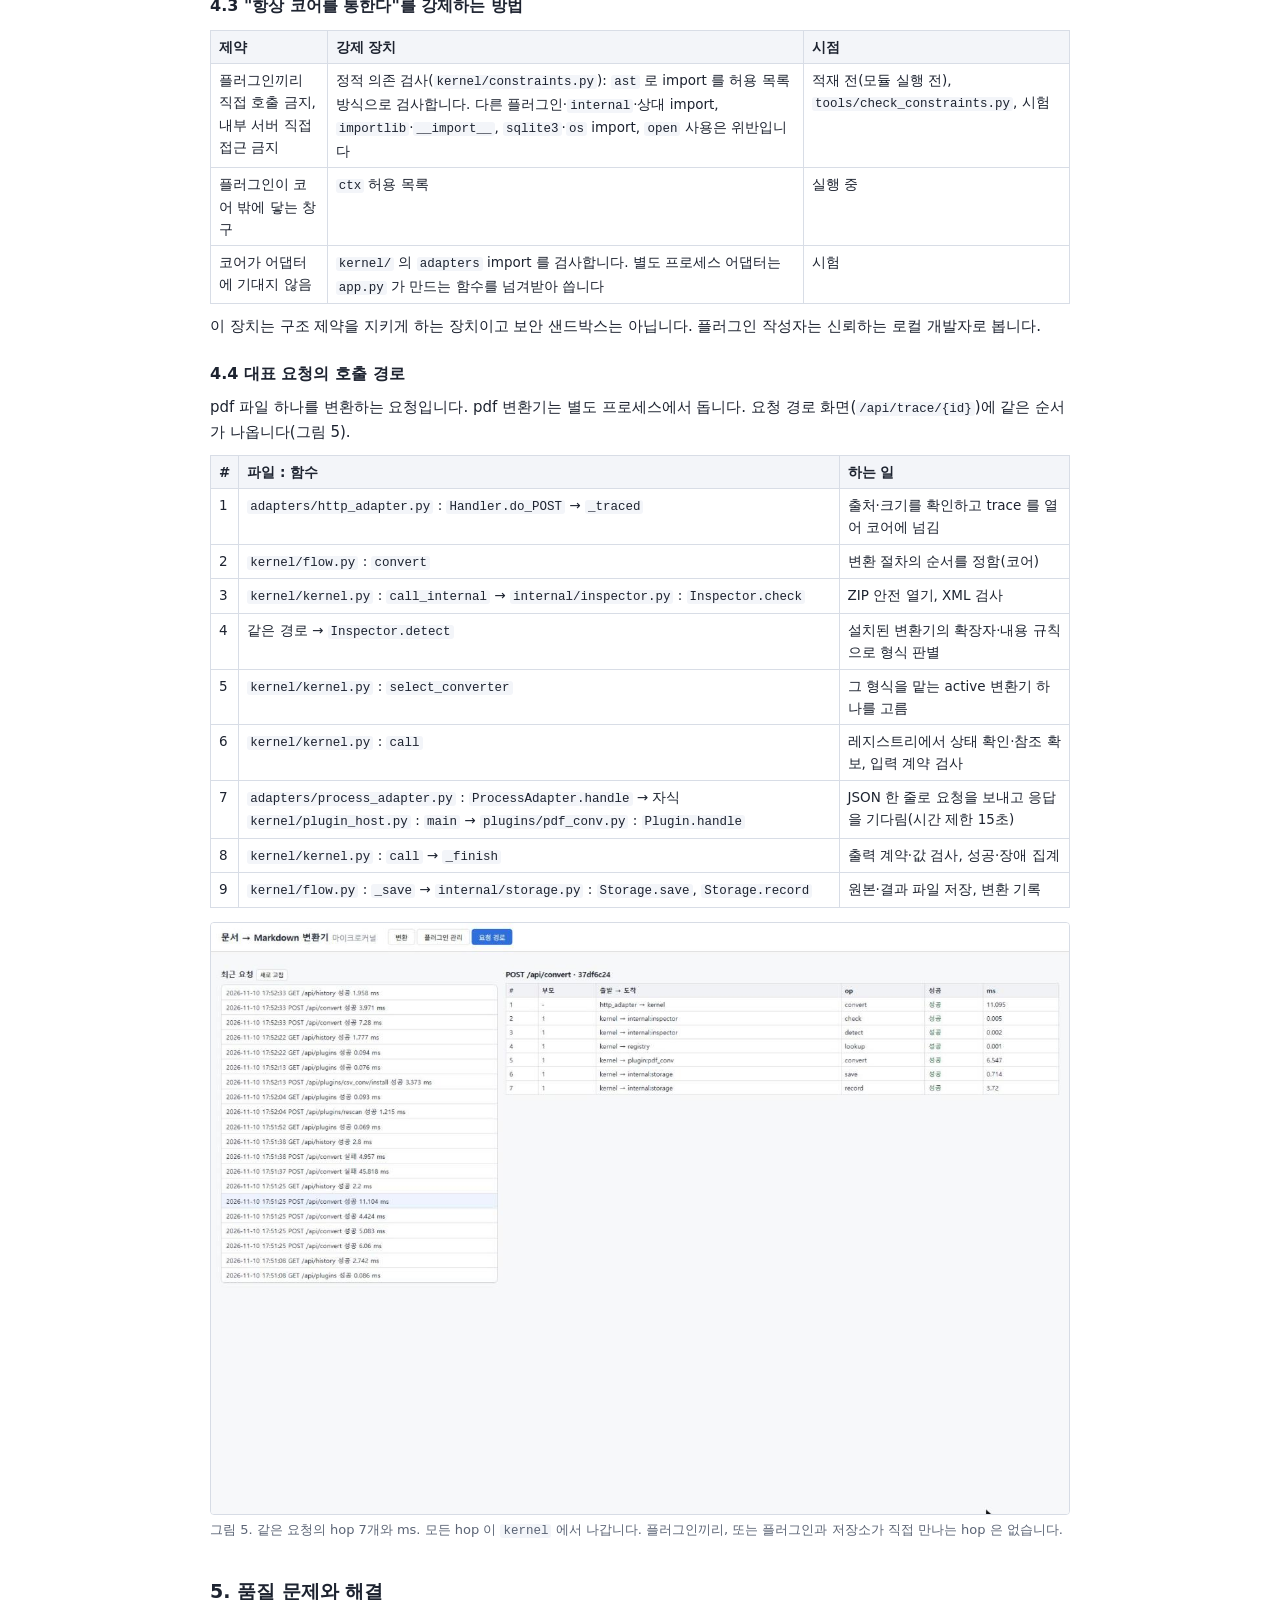
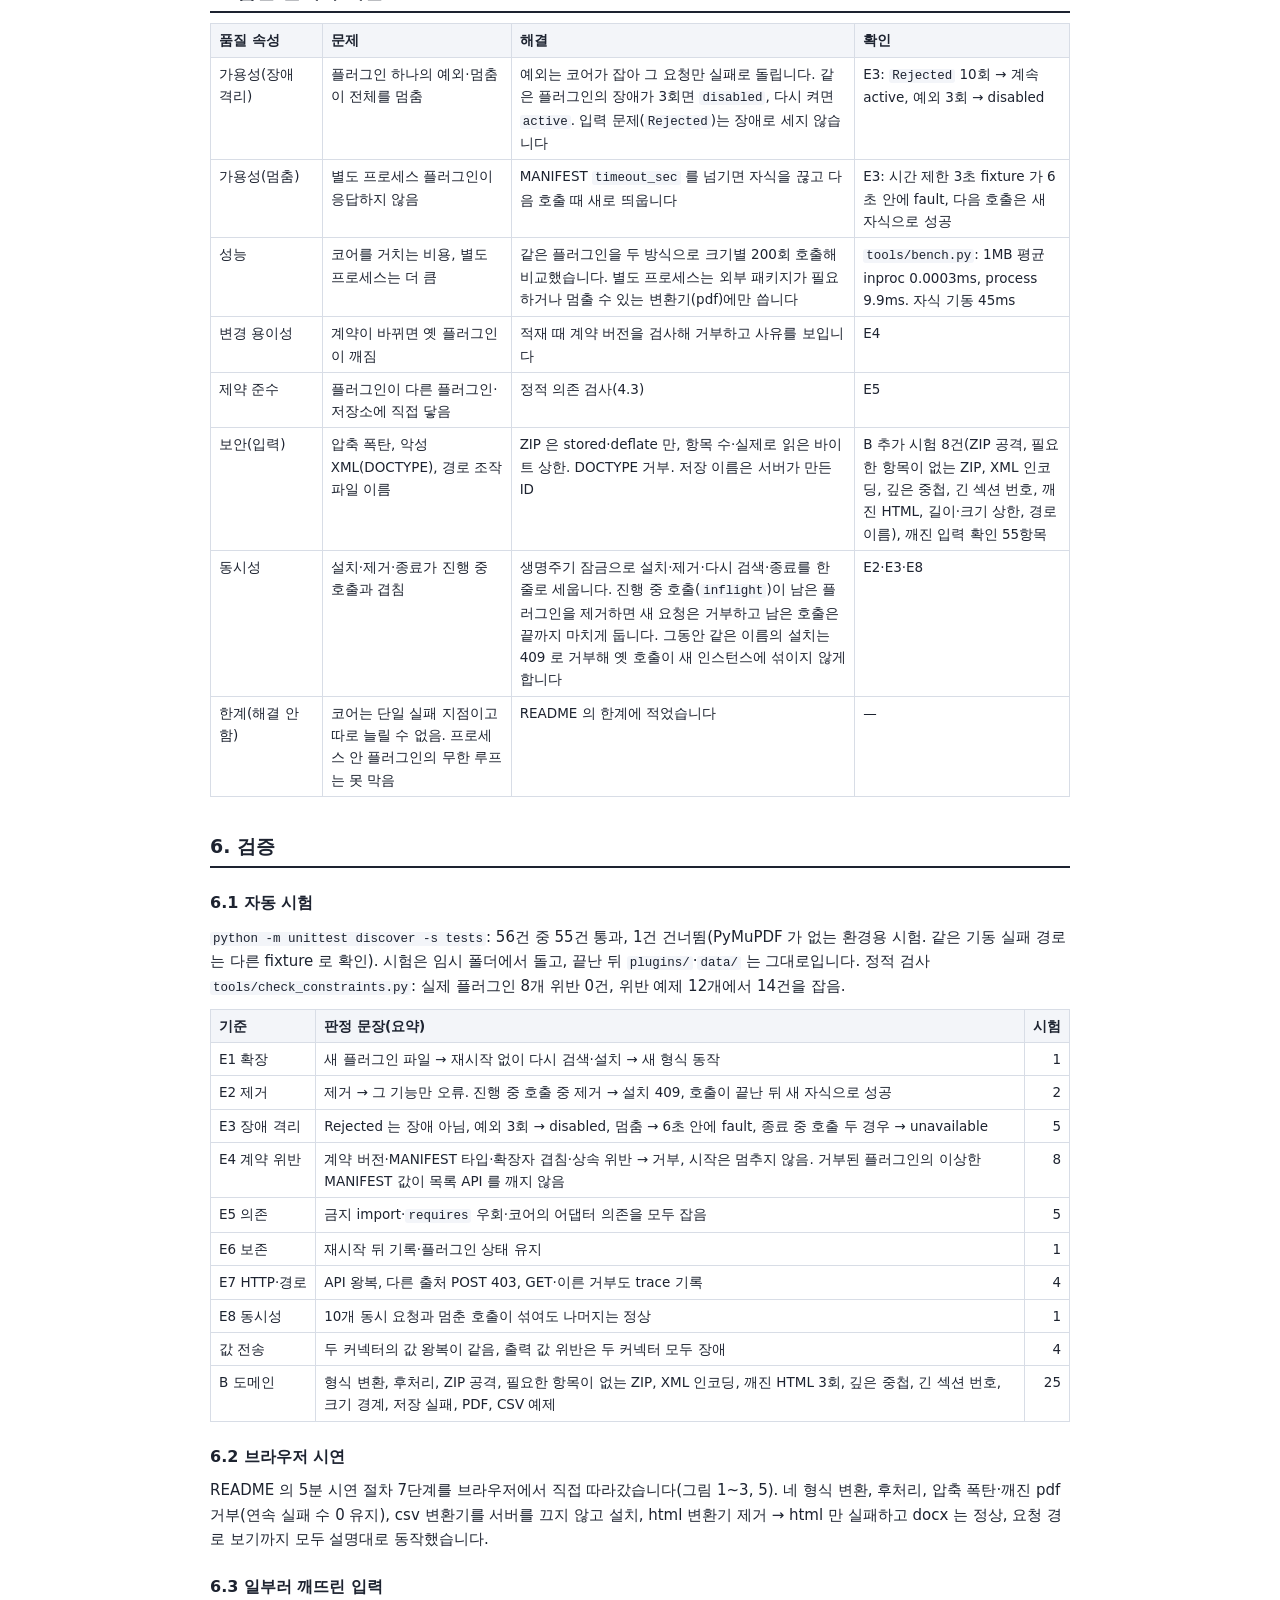
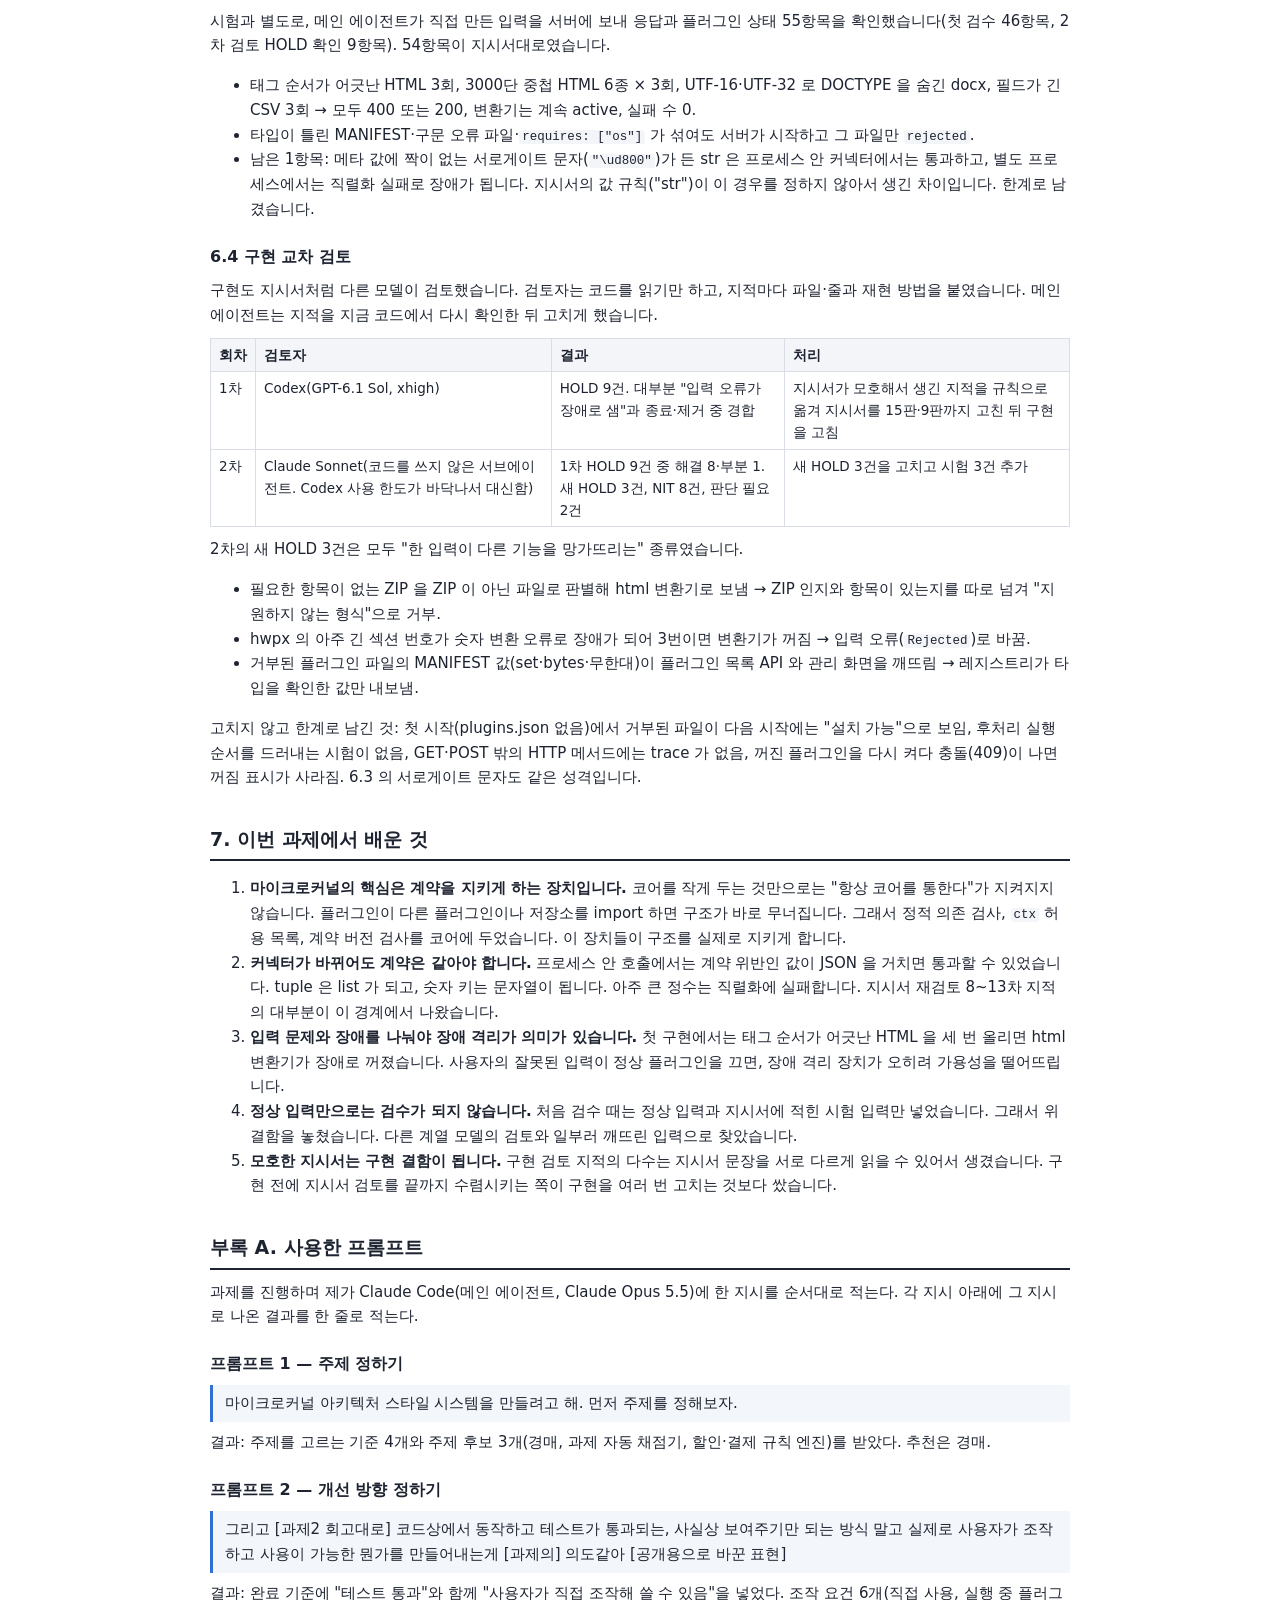
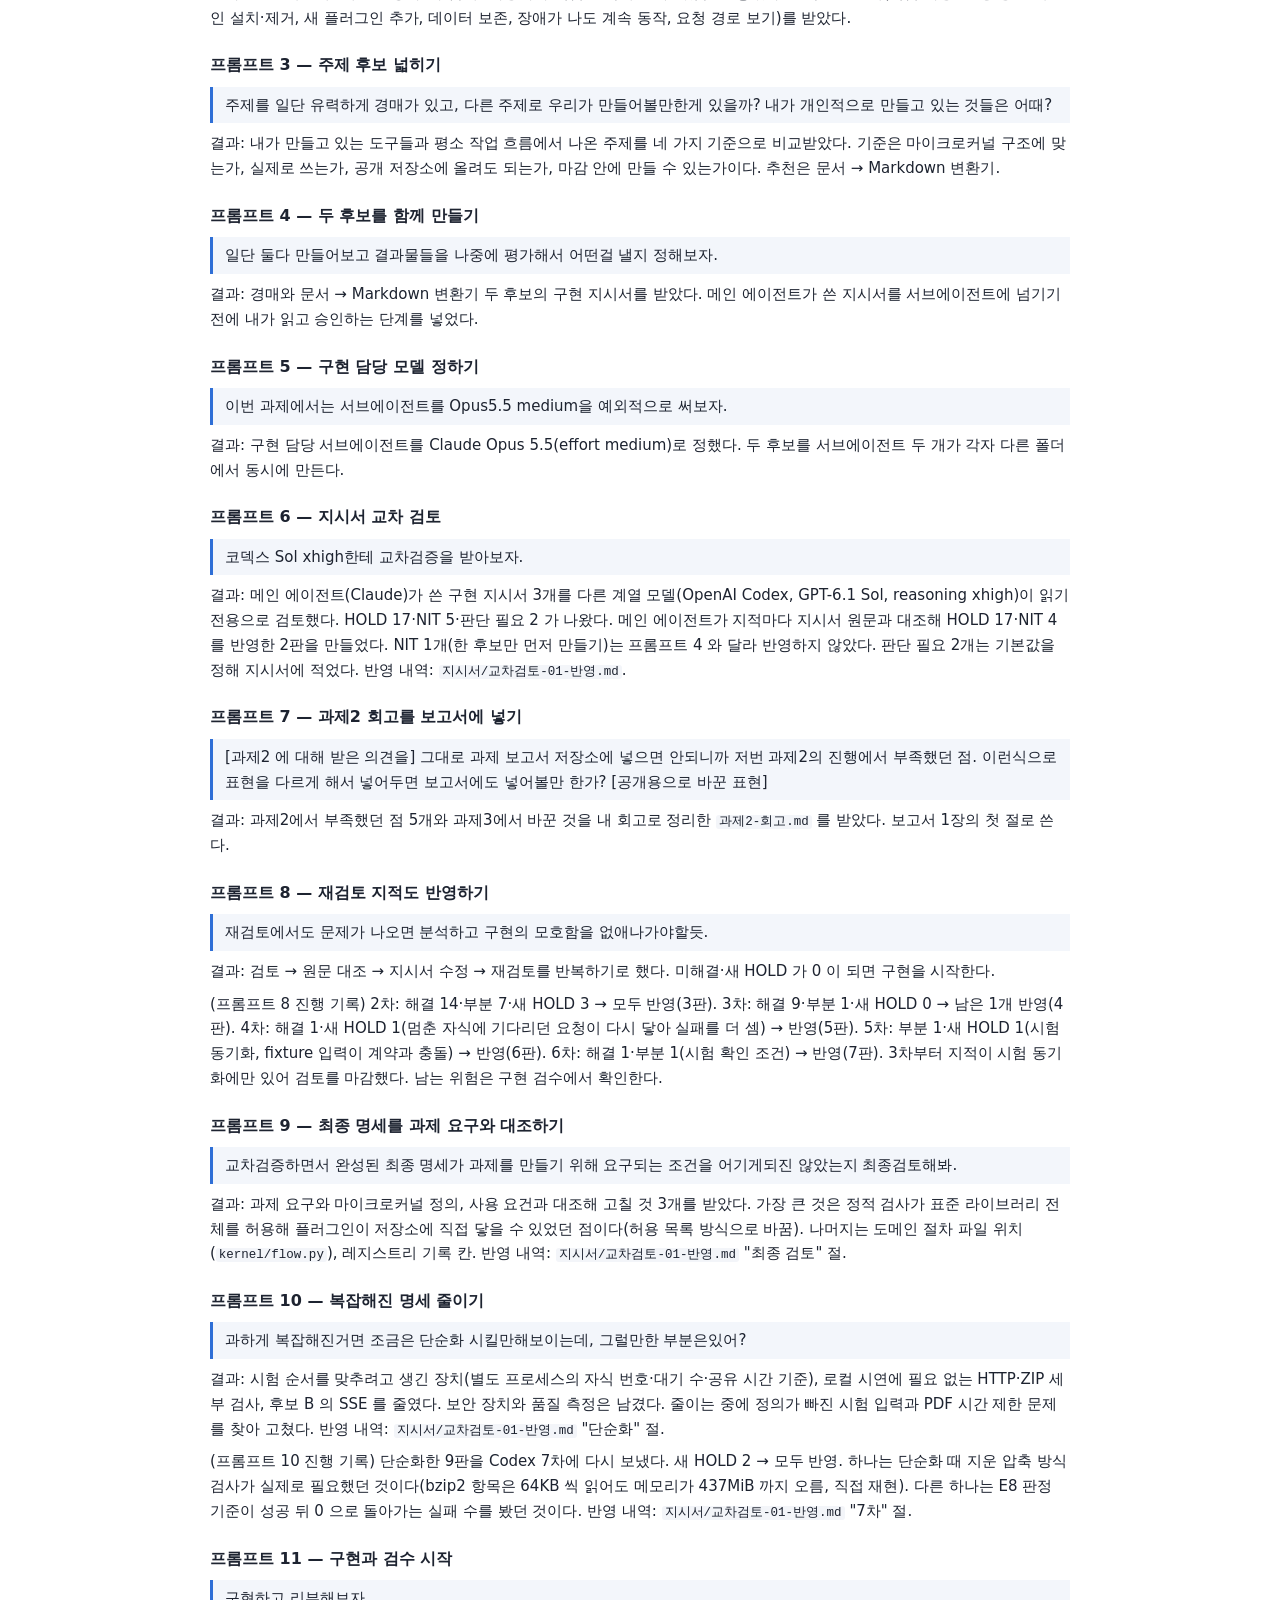
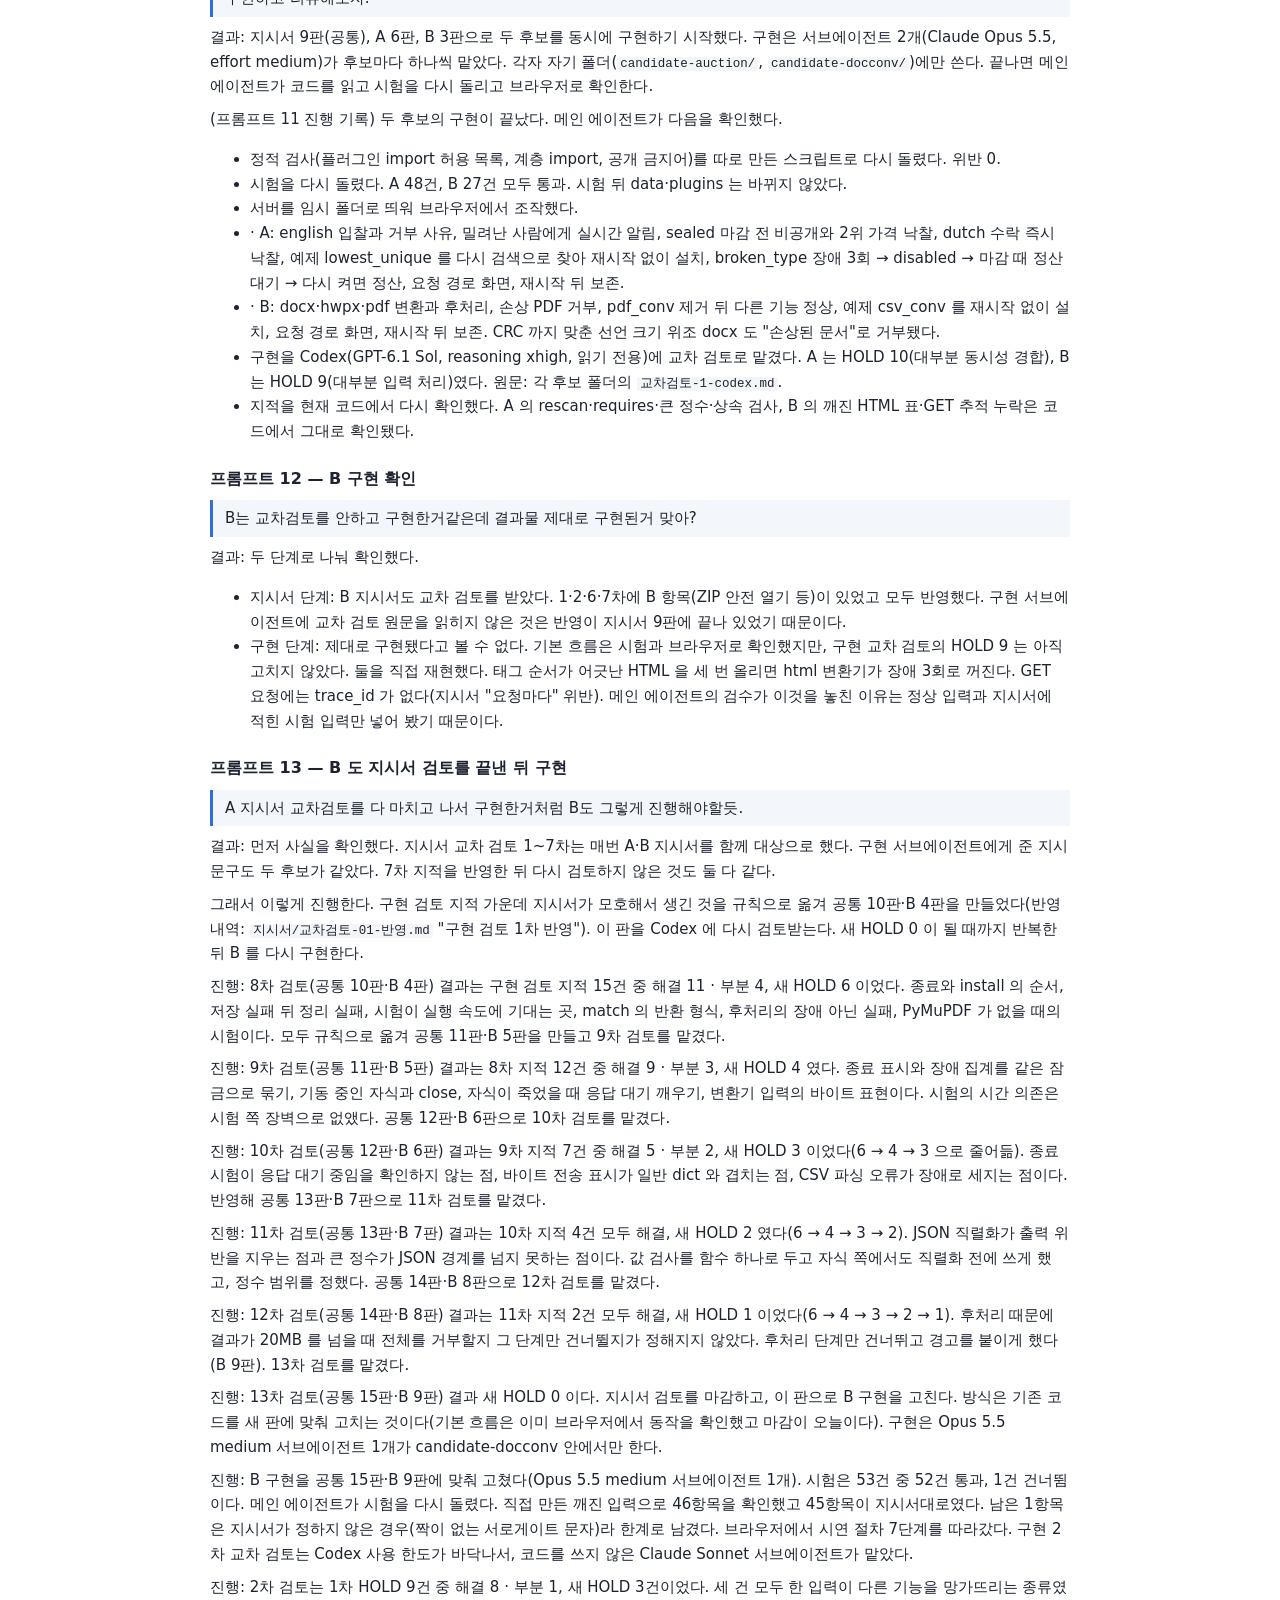
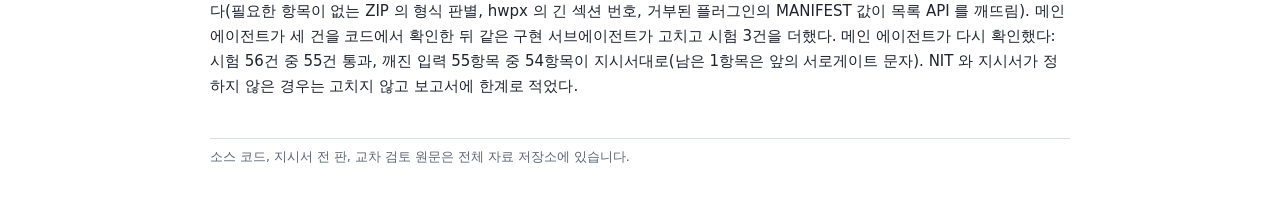
==== commit 468d2761: "보고서: 그림 번호 중복 정리(구성요소 배치 = 그림 4, 요청 경로 = 그림 5), PDF 다시 만듦 Co-Authored-By: Claude <noreply@anthropic." ====
--- a/report.html
+++ b/report.html
@@ -197,7 +197,7 @@
   <text x="605" y="402" text-anchor="middle" font-size="10.5" fill="#5b6475">JSON 한 줄</text>
   <text x="20" y="460" font-size="11.5" fill="#5b6475">화살표는 호출과 응답입니다. 내부 서버와 외부 서버, 외부 서버끼리, 어댑터와 서버 사이에는 선이 없습니다(모두 코어를 거칩니다).</text>
 </svg>
-<figcaption>그림 1. 구성요소 배치. <code>plugin_host.py</code> 는 <code>kernel/</code> 에 있지만 자식 프로세스 안에서 돕니다.</figcaption>
+<figcaption>그림 4. 구성요소 배치. <code>plugin_host.py</code> 는 <code>kernel/</code> 에 있지만 자식 프로세스 안에서 돕니다.</figcaption>
 </figure>
 
 <table>
@@ -238,7 +238,7 @@
 <p>이 장치는 구조 제약을 지키게 하는 장치이고 보안 샌드박스는 아닙니다. 플러그인 작성자는 신뢰하는 로컬 개발자로 봅니다.</p>
 
 <h3>4.4 대표 요청의 호출 경로</h3>
-<p>pdf 파일 하나를 변환하는 요청입니다. pdf 변환기는 별도 프로세스에서 돕니다. 요청 경로 화면(<code>/api/trace/{id}</code>)에 같은 순서가 나옵니다(그림 4).</p>
+<p>pdf 파일 하나를 변환하는 요청입니다. pdf 변환기는 별도 프로세스에서 돕니다. 요청 경로 화면(<code>/api/trace/{id}</code>)에 같은 순서가 나옵니다(그림 5).</p>
 <table>
 <tr><th>#</th><th>파일 : 함수</th><th>하는 일</th></tr>
 <tr><td>1</td><td><code>adapters/http_adapter.py</code> : <code>Handler.do_POST</code> → <code>_traced</code></td><td>출처·크기를 확인하고 trace 를 열어 코어에 넘김</td></tr>
@@ -251,7 +251,7 @@
 <tr><td>8</td><td><code>kernel/kernel.py</code> : <code>call</code> → <code>_finish</code></td><td>출력 계약·값 검사, 성공·장애 집계</td></tr>
 <tr><td>9</td><td><code>kernel/flow.py</code> : <code>_save</code> → <code>internal/storage.py</code> : <code>Storage.save</code>, <code>Storage.record</code></td><td>원본·결과 파일 저장, 변환 기록</td></tr>
 </table>
-<figure><img src="capture/4-요청-경로.jpg" alt="요청 경로"><figcaption>그림 4. 같은 요청의 hop 7개와 ms. 모든 hop 이 <code>kernel</code> 에서 나갑니다. 플러그인끼리, 또는 플러그인과 저장소가 직접 만나는 hop 은 없습니다.</figcaption></figure>
+<figure><img src="capture/4-요청-경로.jpg" alt="요청 경로"><figcaption>그림 5. 같은 요청의 hop 7개와 ms. 모든 hop 이 <code>kernel</code> 에서 나갑니다. 플러그인끼리, 또는 플러그인과 저장소가 직접 만나는 hop 은 없습니다.</figcaption></figure>
 
 <h2>5. 품질 문제와 해결</h2>
 <table class="qa">
@@ -284,7 +284,7 @@
 <tr><td>B 도메인</td><td>형식 변환, 후처리, ZIP 공격, 필요한 항목이 없는 ZIP, XML 인코딩, 깨진 HTML 3회, 깊은 중첩, 긴 섹션 번호, 크기 경계, 저장 실패, PDF, CSV 예제</td><td class="num">25</td></tr>
 </table>
 <h3>6.2 브라우저 시연</h3>
-<p>README 의 5분 시연 절차 7단계를 브라우저에서 직접 따라갔습니다(그림 1~4). 네 형식 변환, 후처리, 압축 폭탄·깨진 pdf 거부(연속 실패 수 0 유지), csv 변환기를 서버를 끄지 않고 설치, html 변환기 제거 → html 만 실패하고 docx 는 정상, 요청 경로 보기까지 모두 설명대로 동작했습니다.</p>
+<p>README 의 5분 시연 절차 7단계를 브라우저에서 직접 따라갔습니다(그림 1~3, 5). 네 형식 변환, 후처리, 압축 폭탄·깨진 pdf 거부(연속 실패 수 0 유지), csv 변환기를 서버를 끄지 않고 설치, html 변환기 제거 → html 만 실패하고 docx 는 정상, 요청 경로 보기까지 모두 설명대로 동작했습니다.</p>
 <h3>6.3 일부러 깨뜨린 입력</h3>
 <p>시험과 별도로, 메인 에이전트가 직접 만든 입력을 서버에 보내 응답과 플러그인 상태 55항목을 확인했습니다(첫 검수 46항목, 2차 검토 HOLD 확인 9항목). 54항목이 지시서대로였습니다.</p>
 <ul>
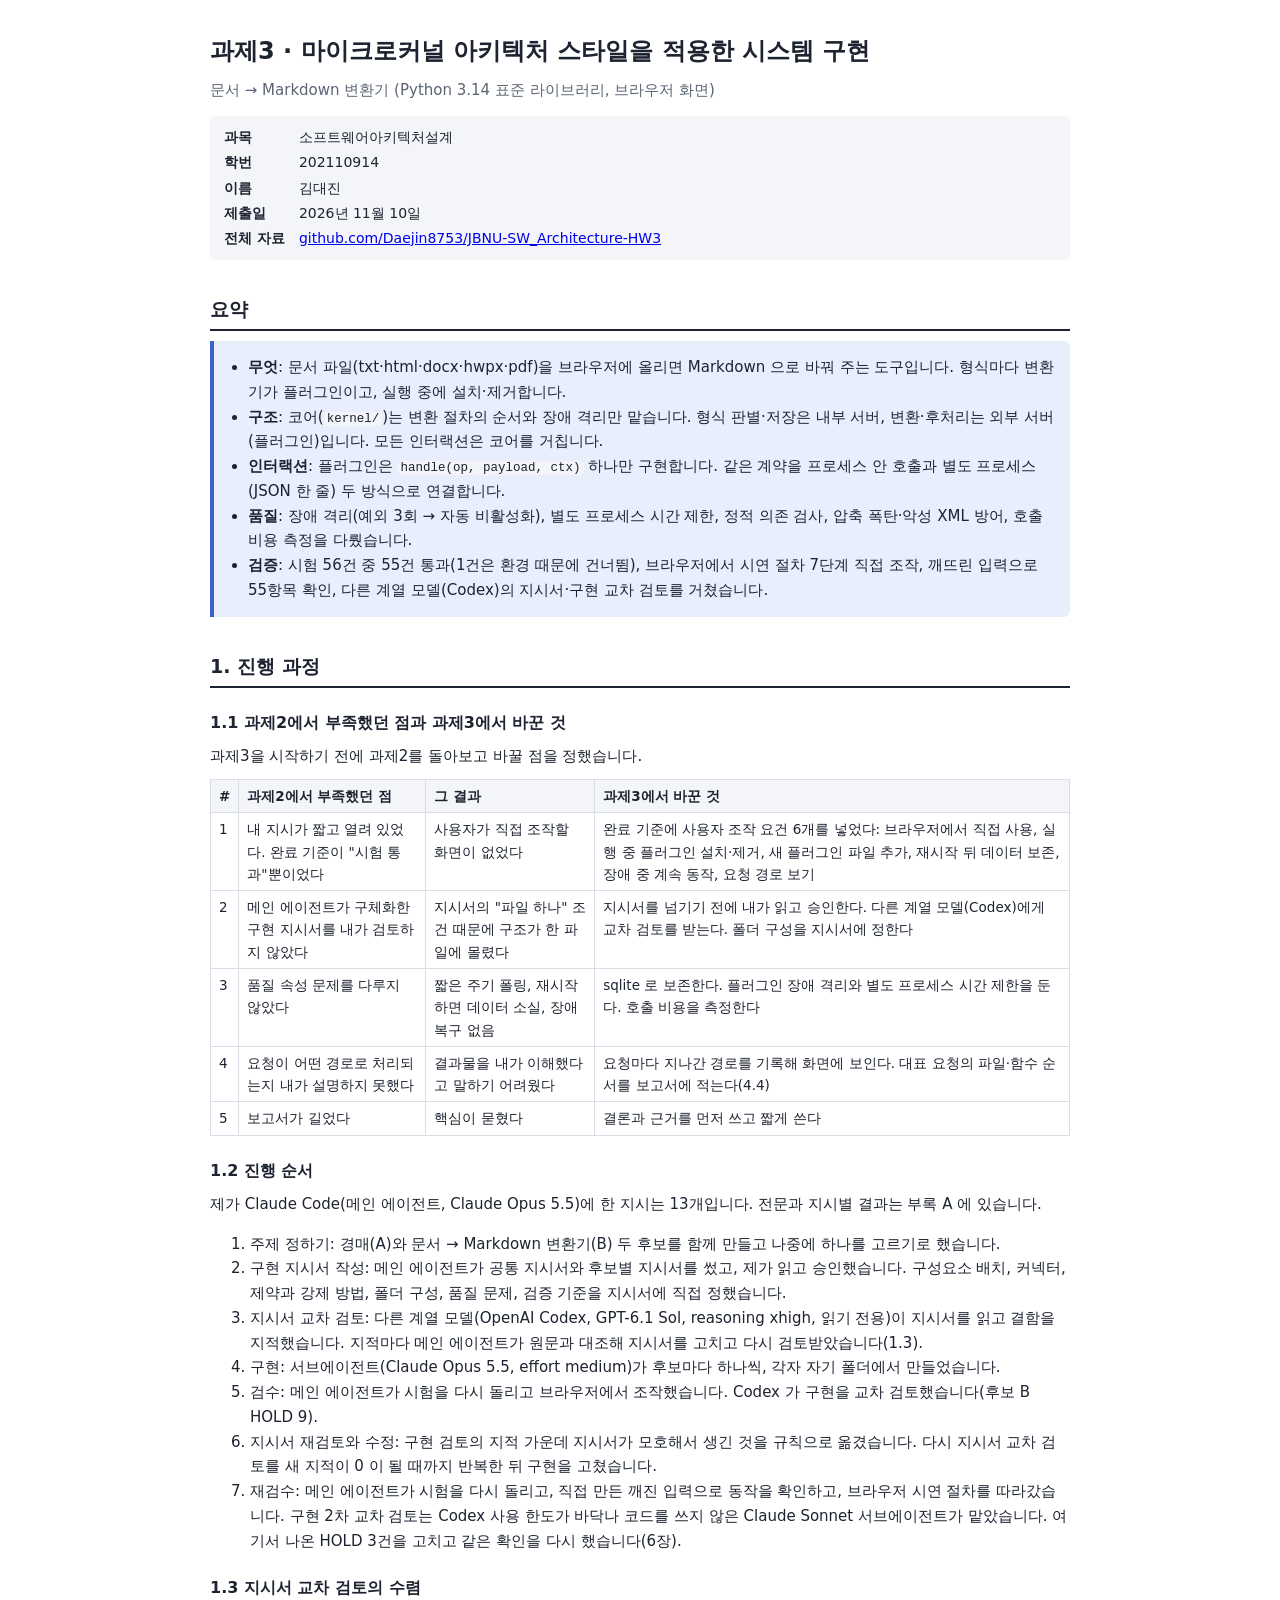
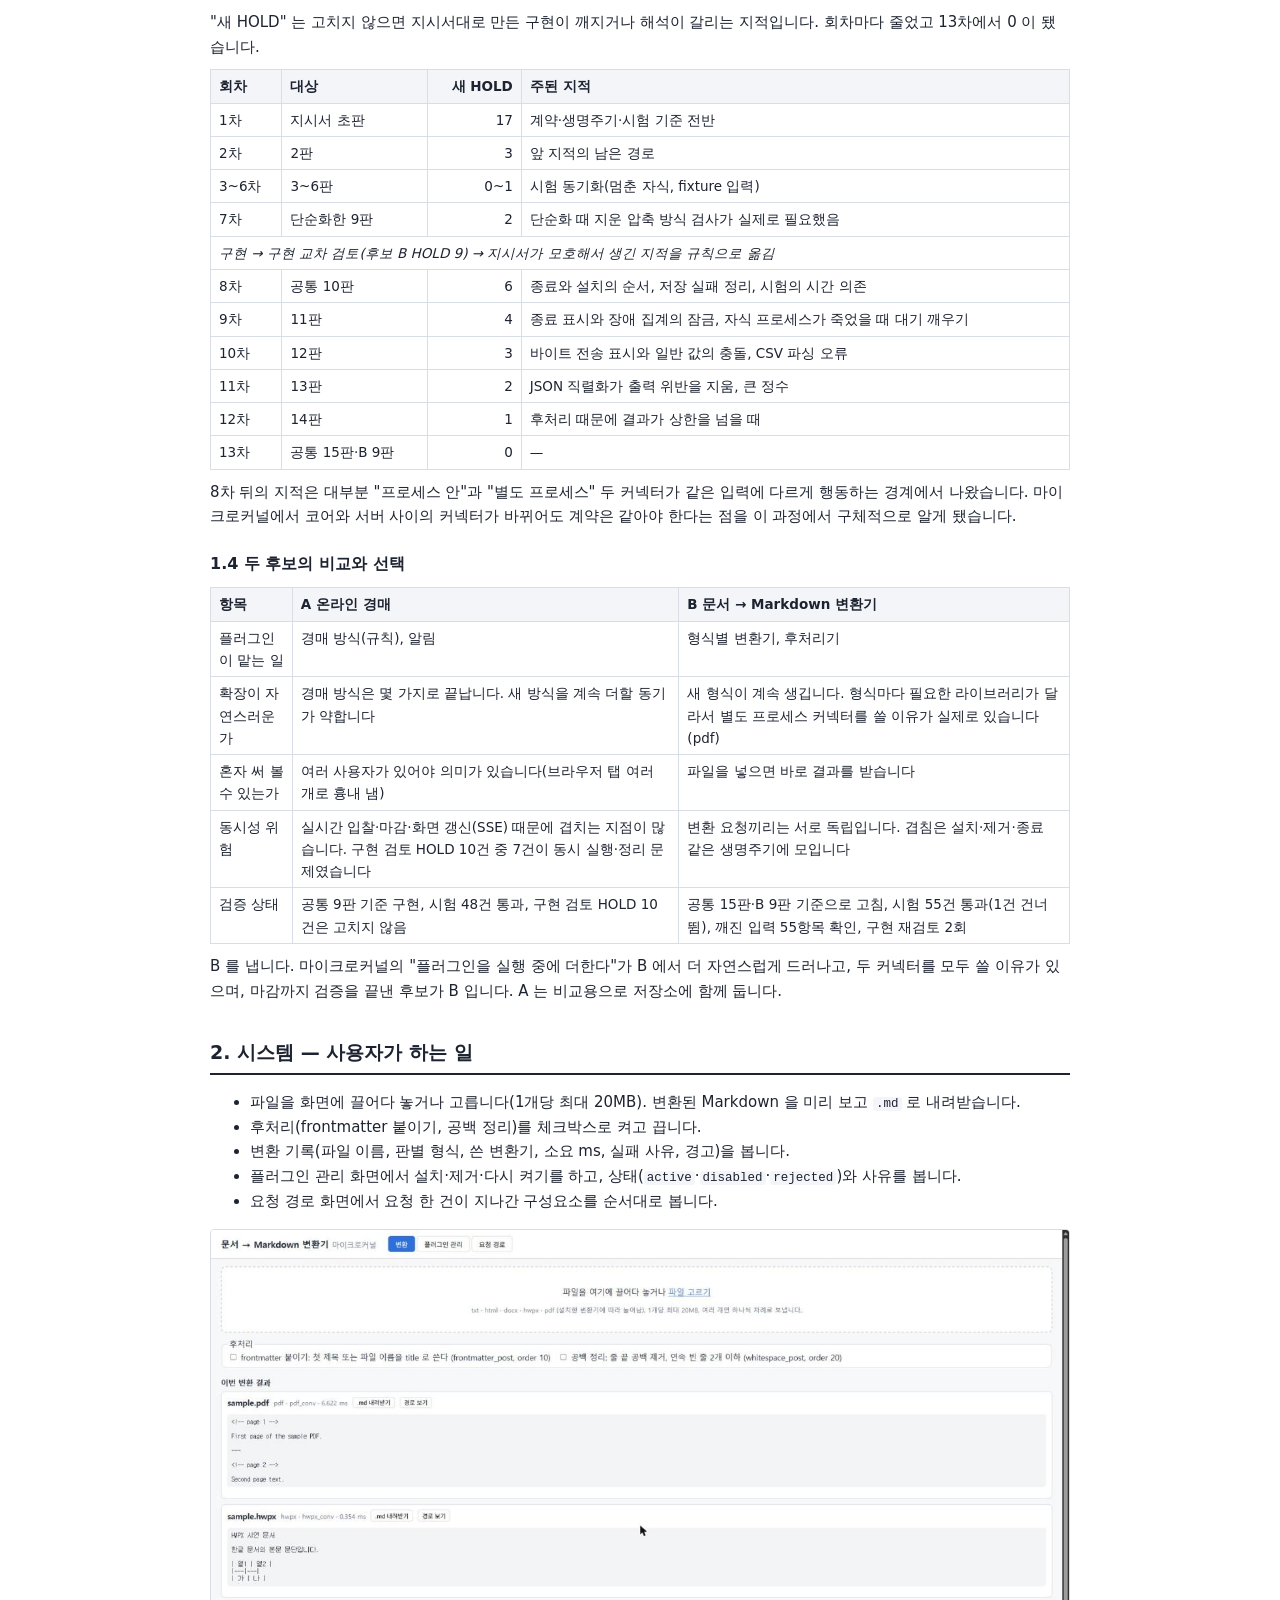
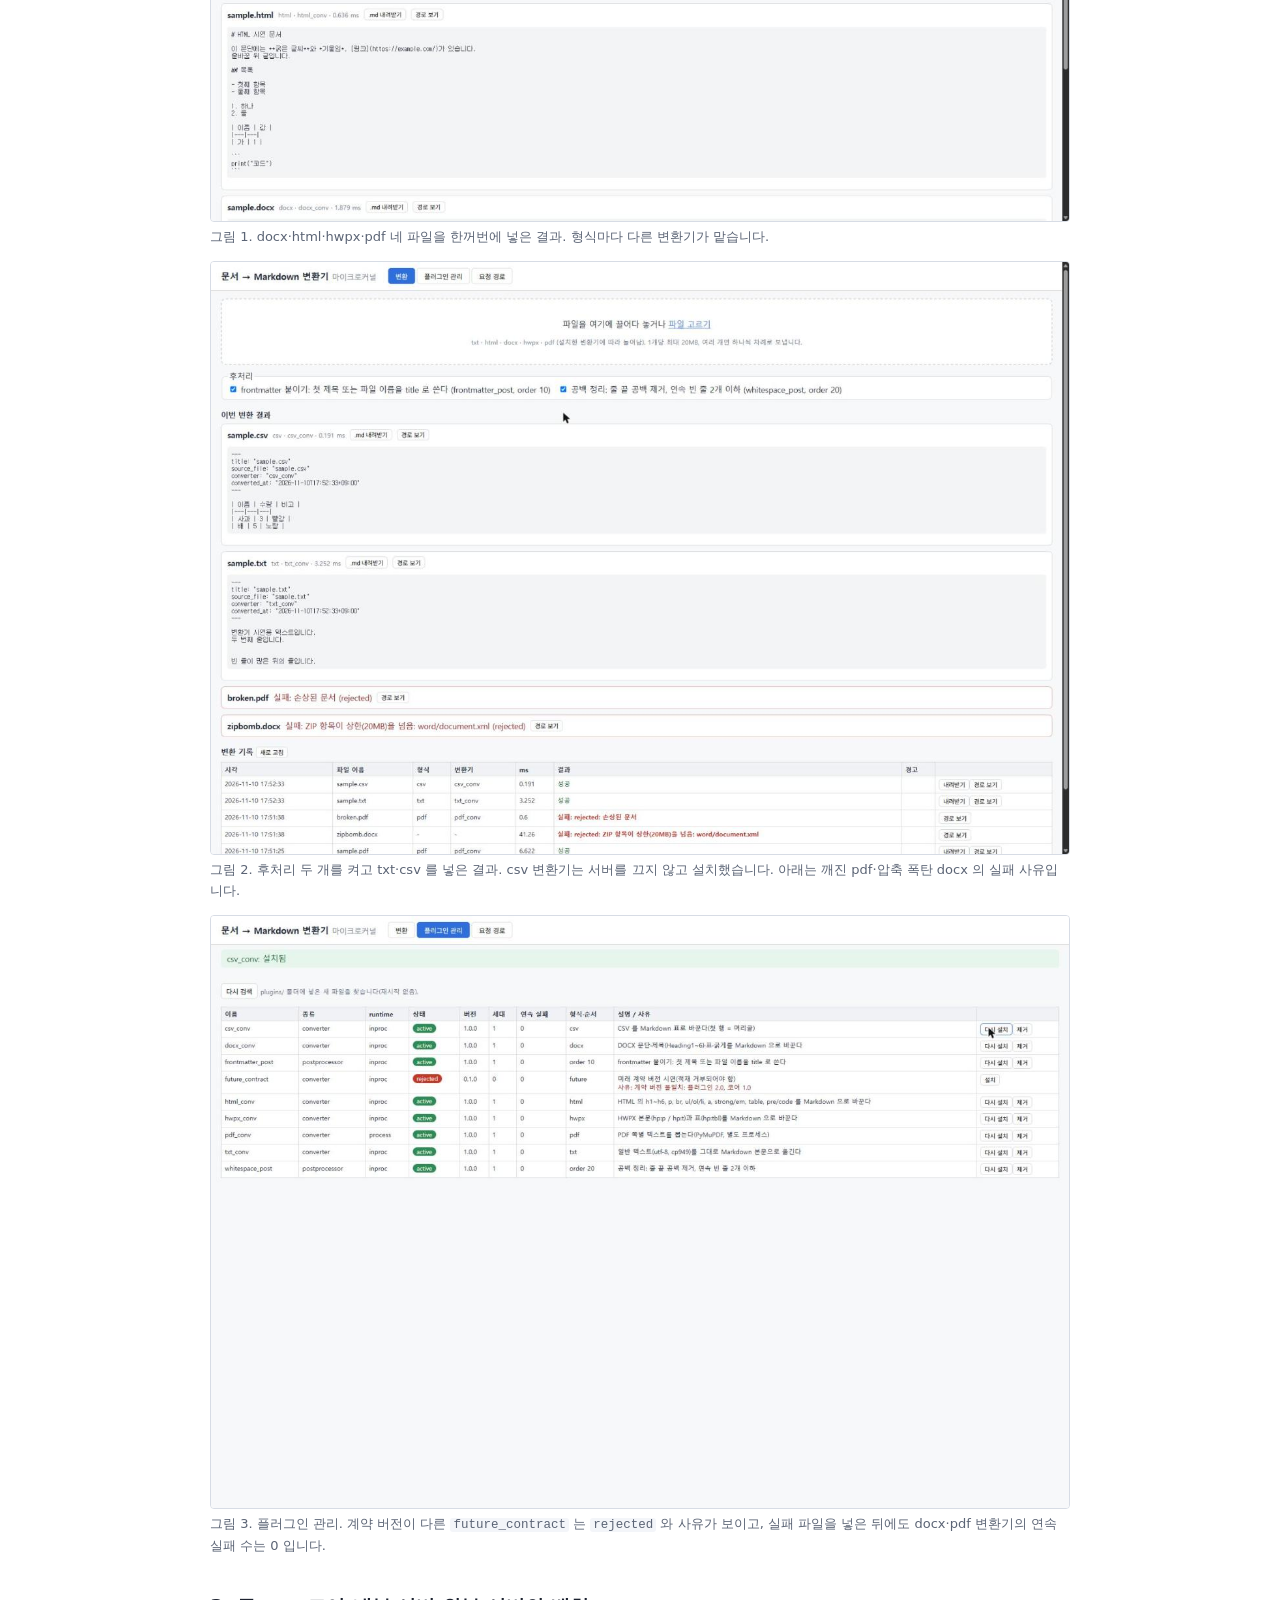
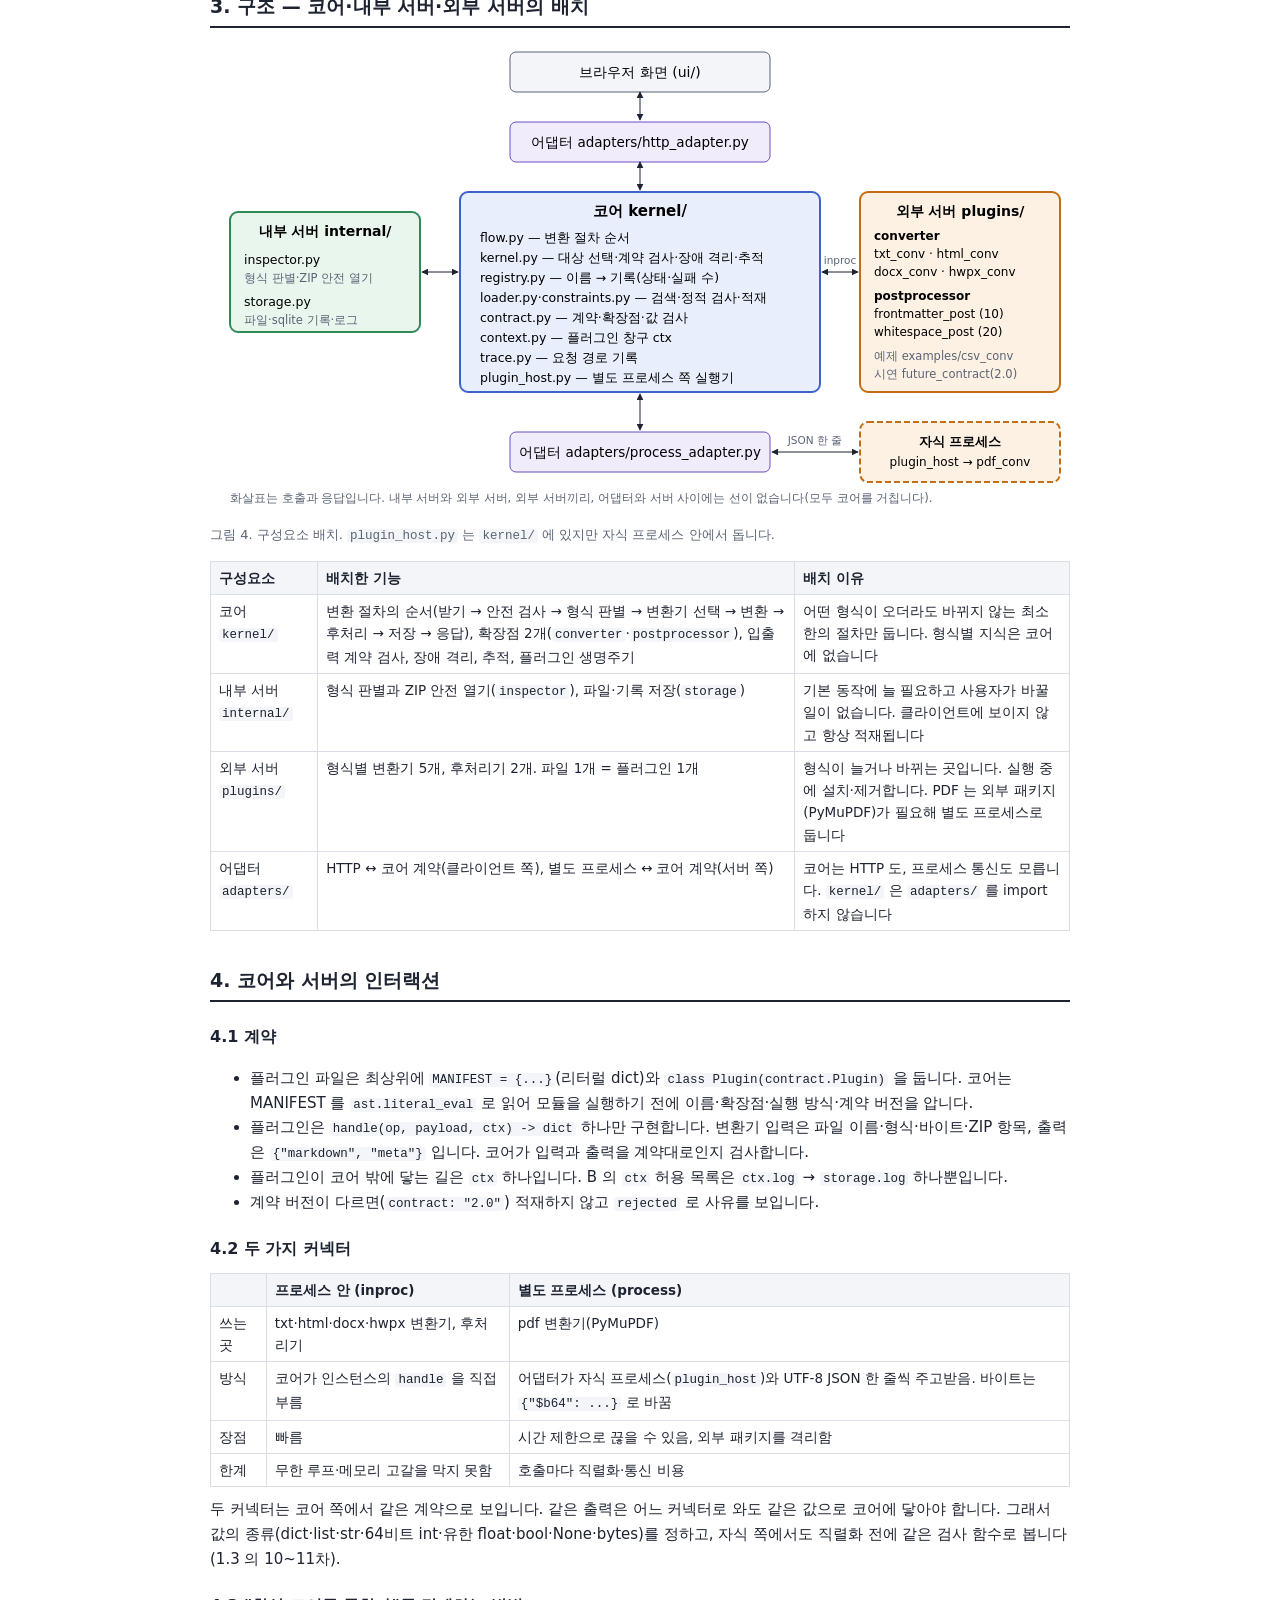
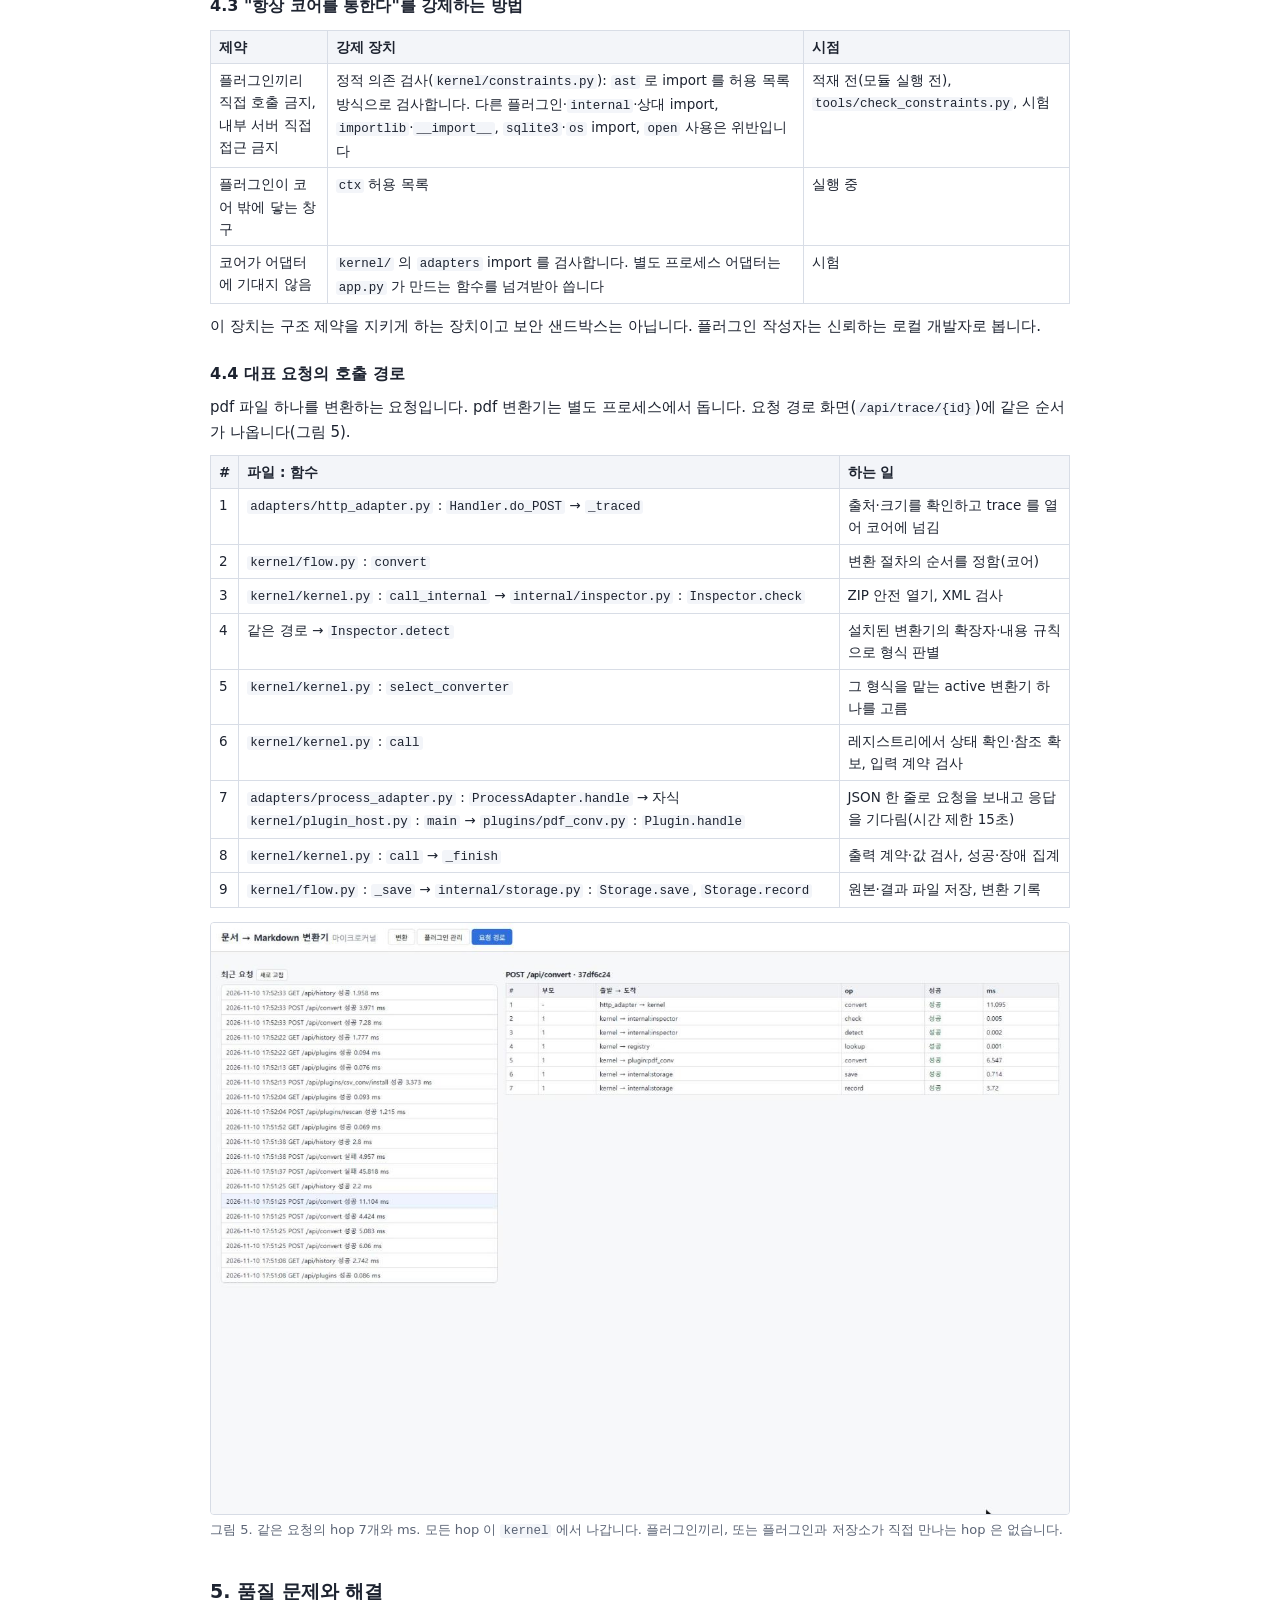
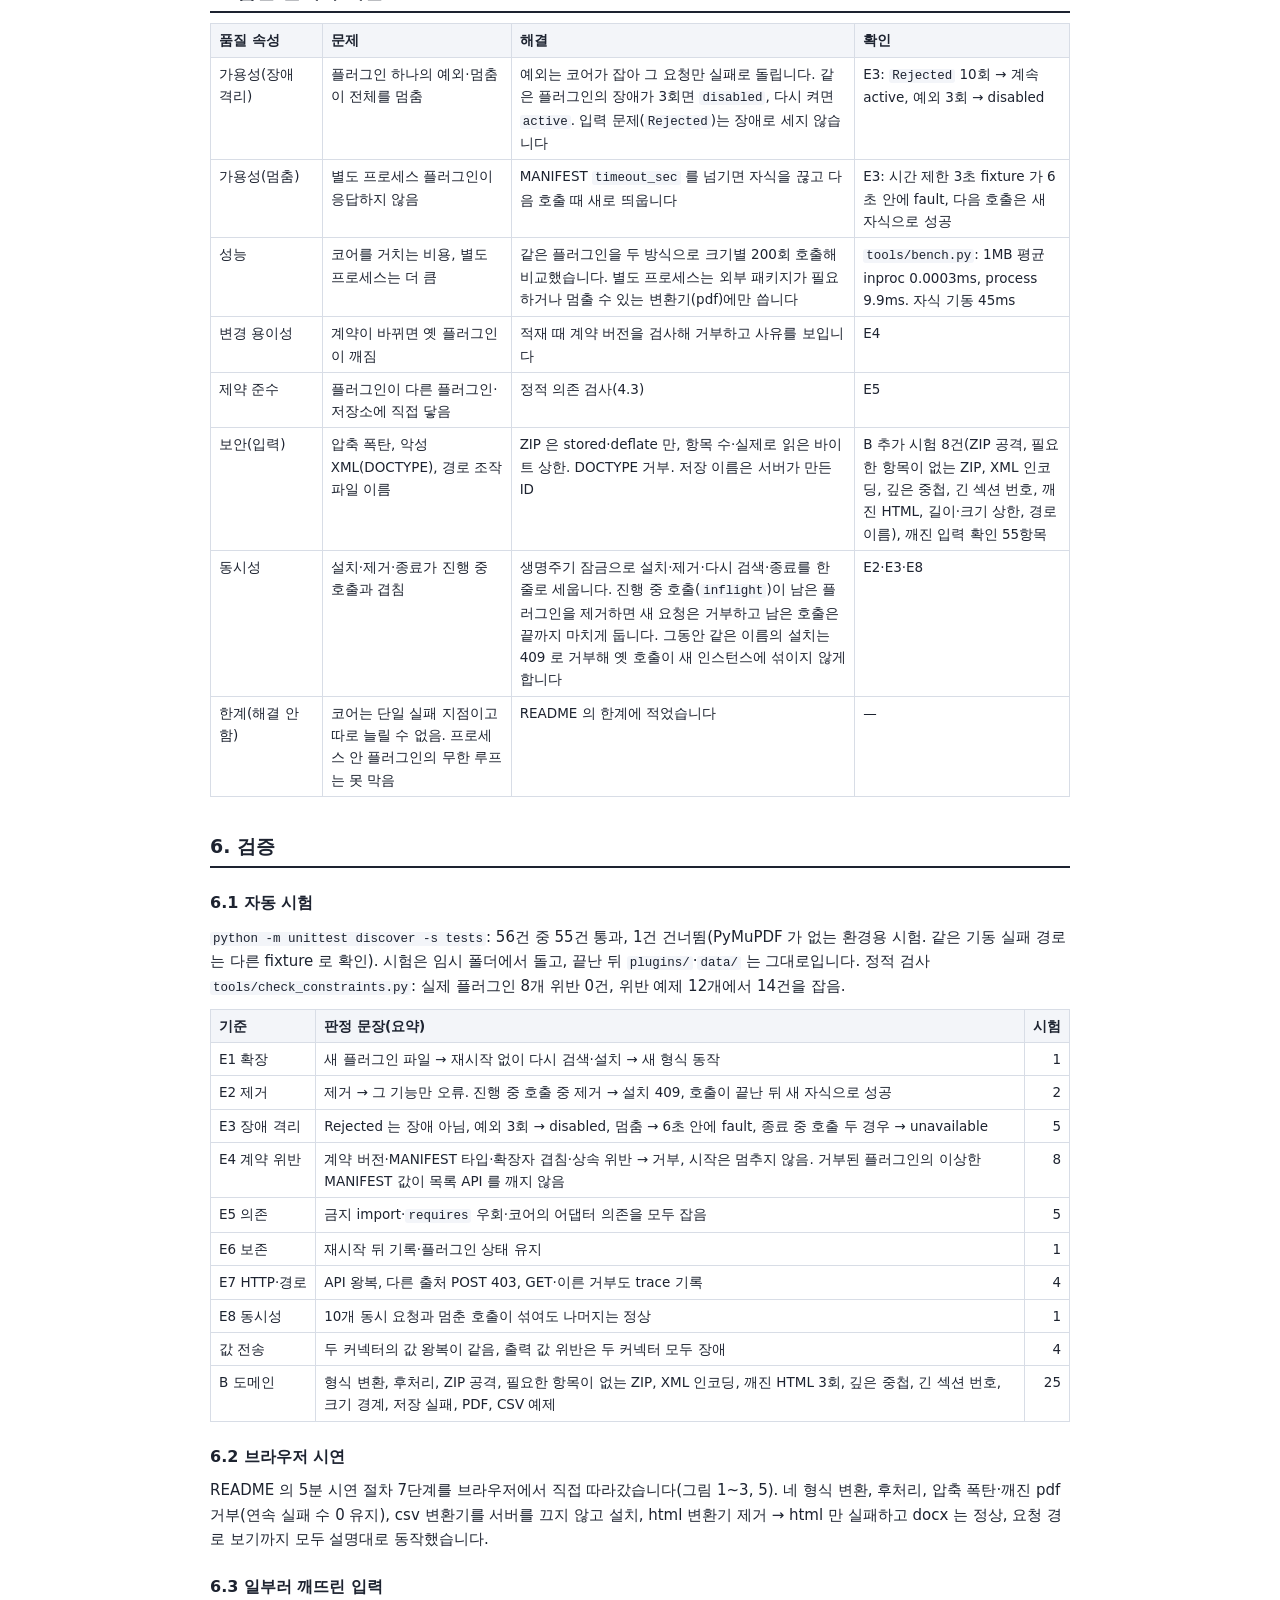
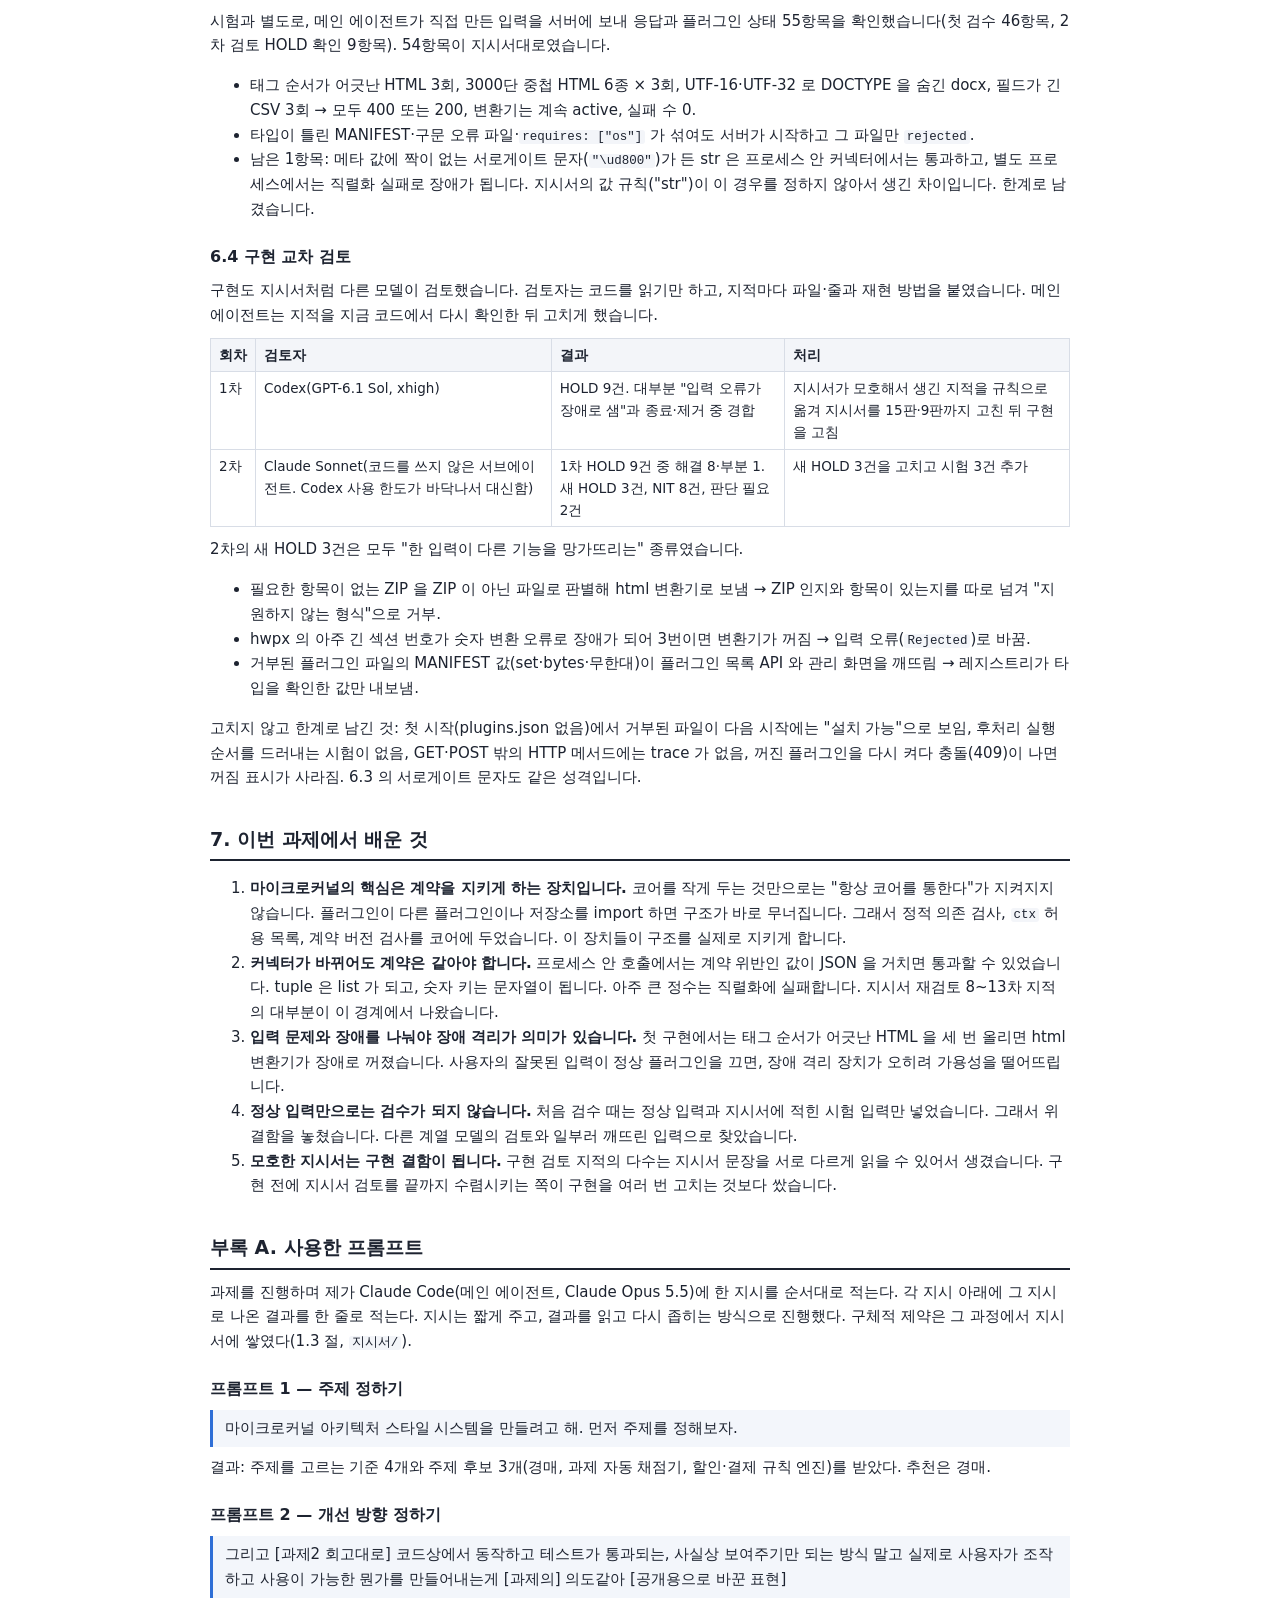
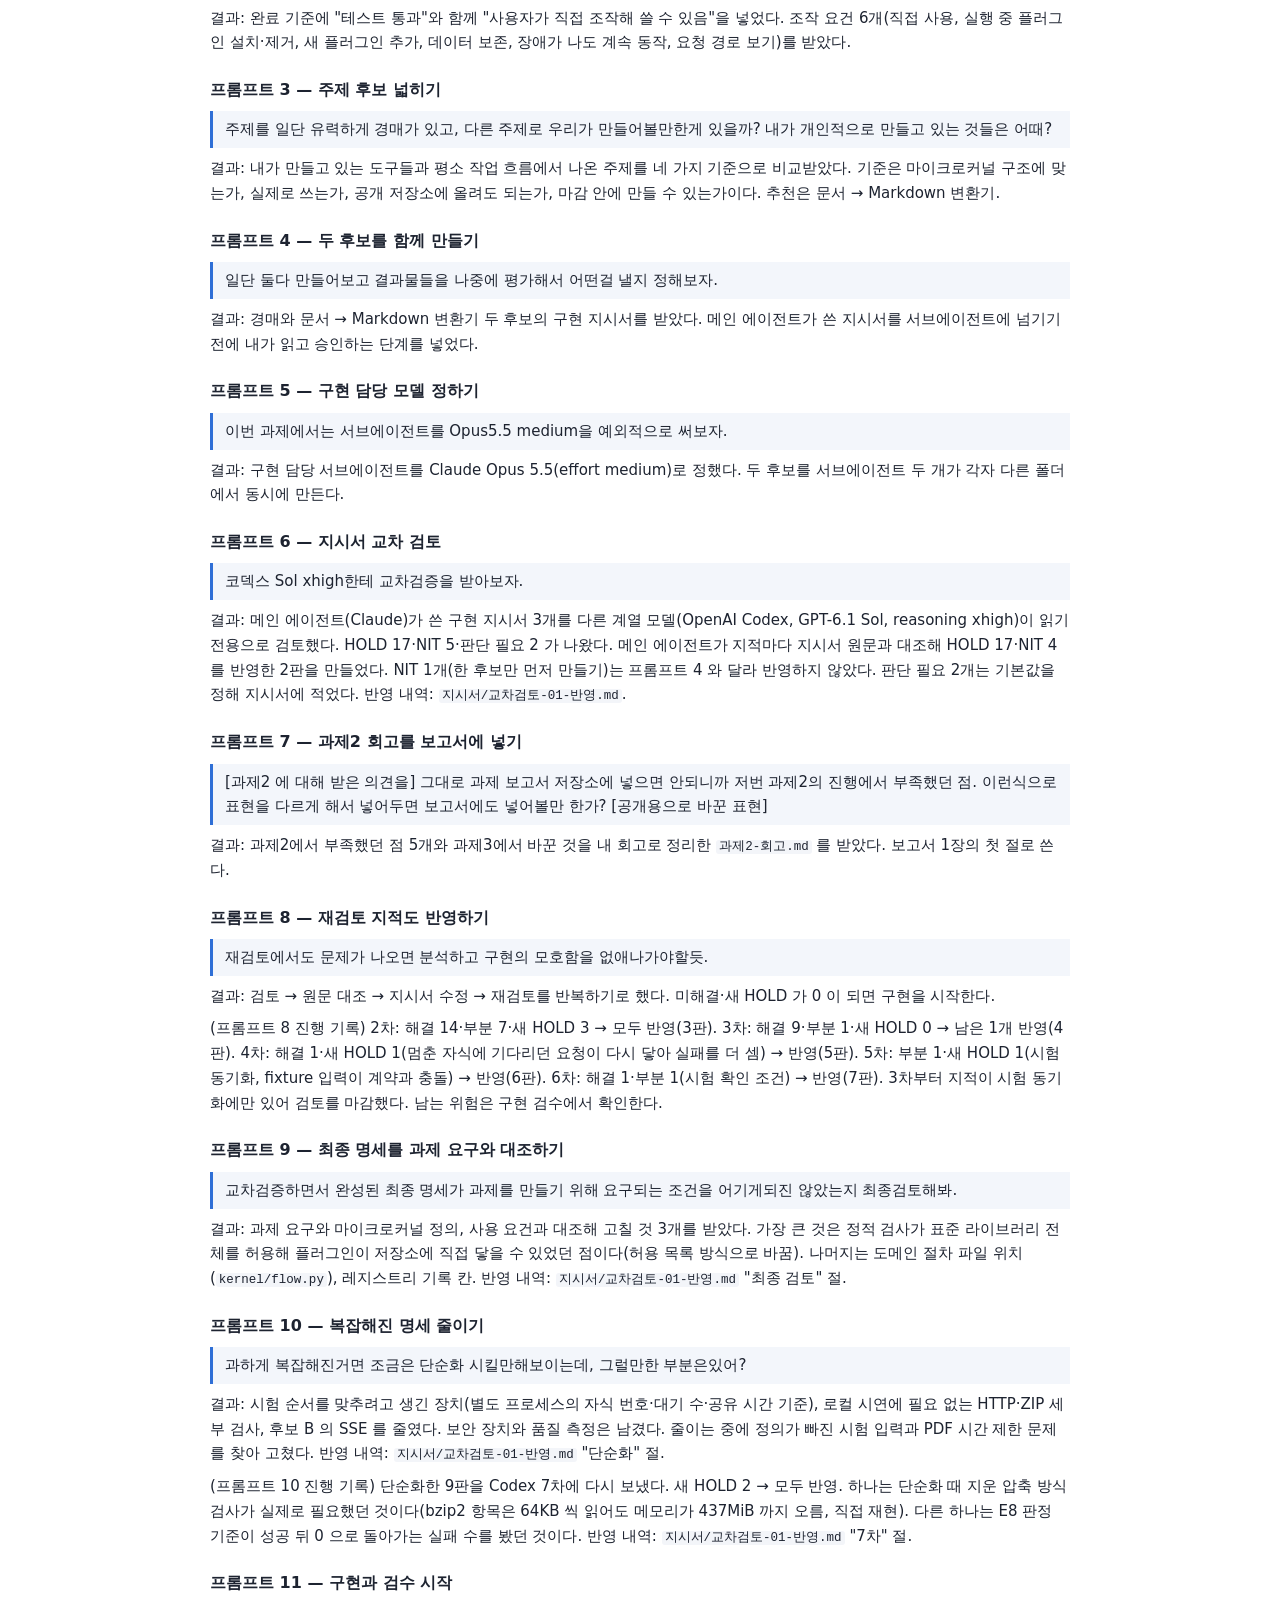
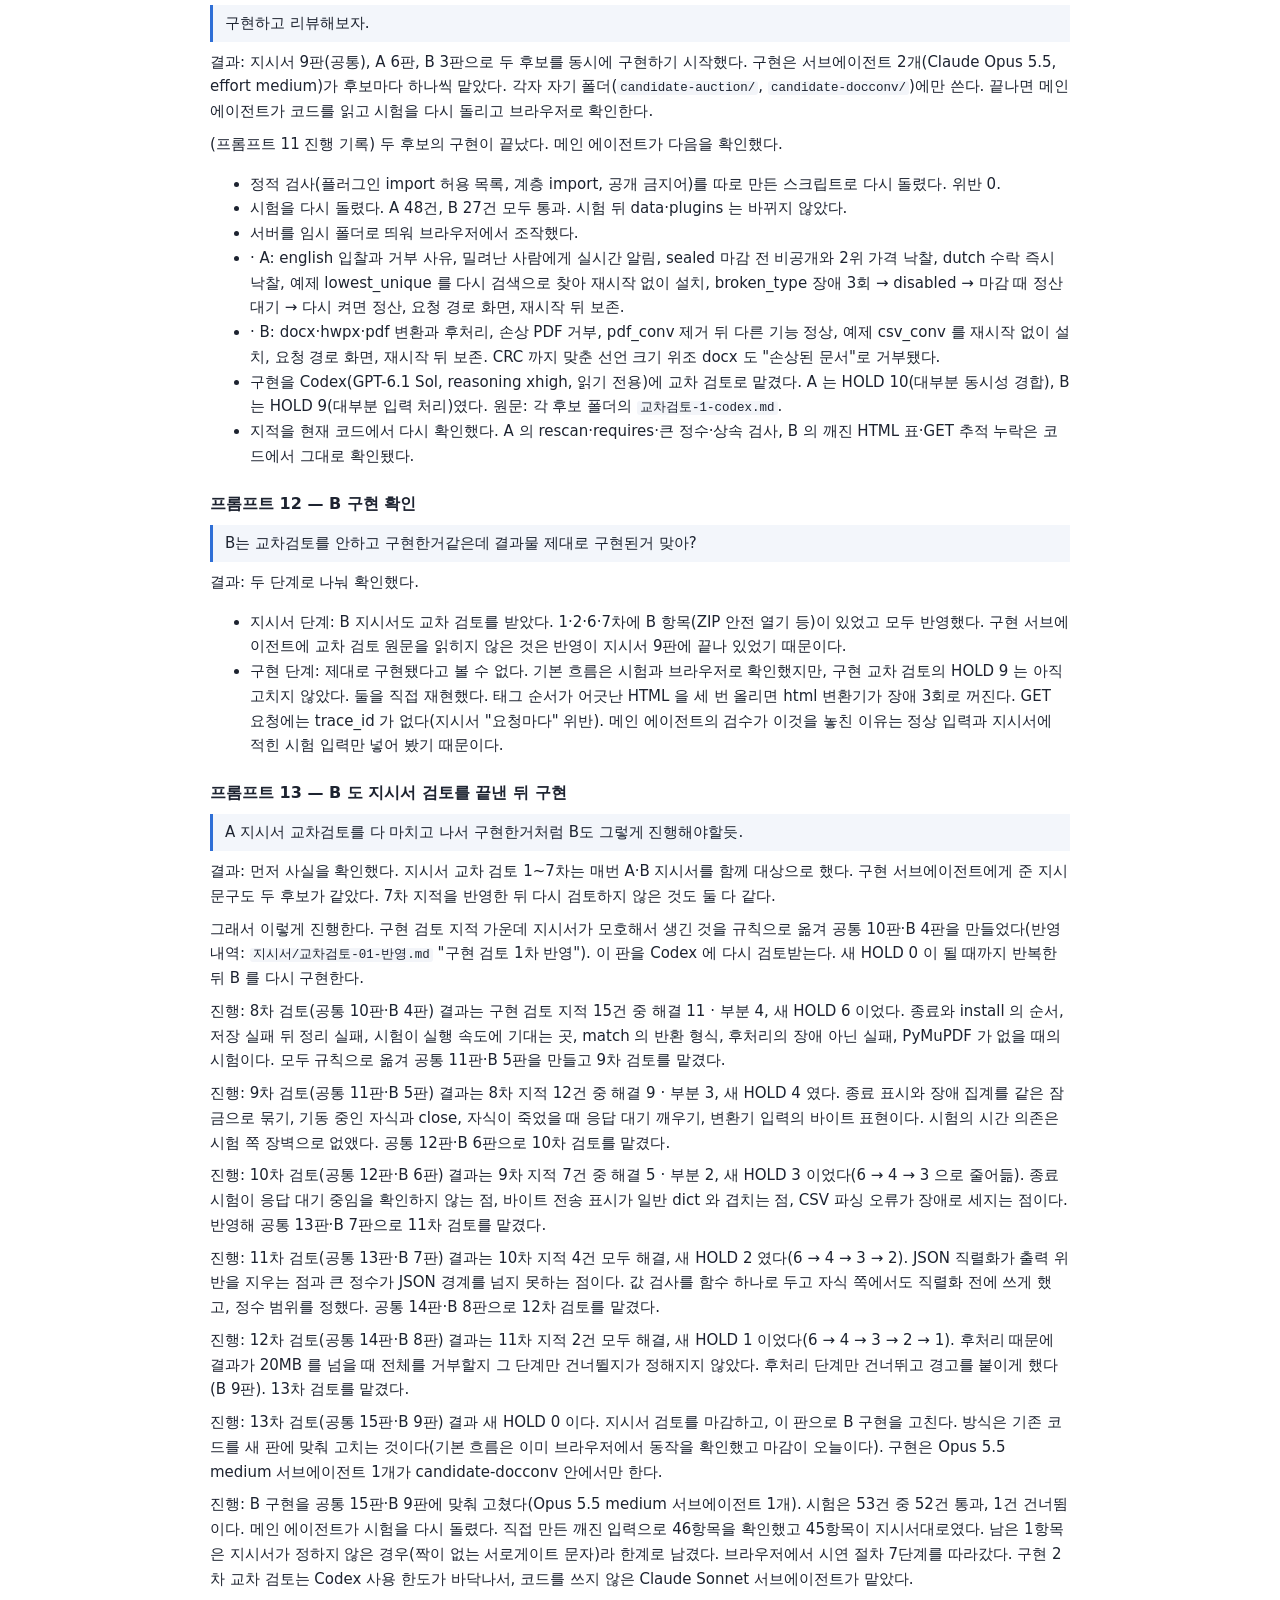
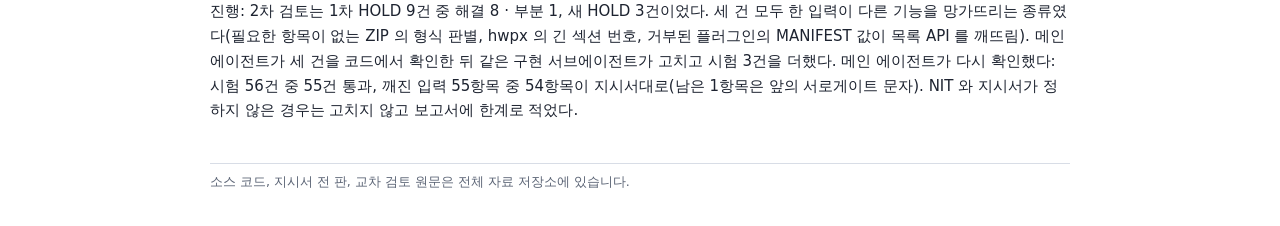
==== commit ada19917: "보고서 부록 A: 지시를 짧게 주고 결과를 읽어 좁혀 간 진행 방식을 머리말에 적음, PDF 다시 만듦 Co-Authored-By: Claude <noreply@anthropic." ====
--- a/report.html
+++ b/report.html
@@ -318,7 +318,7 @@
 
 <h2>부록 A. 사용한 프롬프트</h2>
 <!-- APPENDIX-A:START -->
-<p>과제를 진행하며 제가 Claude Code(메인 에이전트, Claude Opus 5.5)에 한 지시를 순서대로 적는다. 각 지시 아래에 그 지시로 나온 결과를 한 줄로 적는다.</p>
+<p>과제를 진행하며 제가 Claude Code(메인 에이전트, Claude Opus 5.5)에 한 지시를 순서대로 적는다. 각 지시 아래에 그 지시로 나온 결과를 한 줄로 적는다. 지시는 짧게 주고, 결과를 읽고 다시 좁히는 방식으로 진행했다. 구체적 제약은 그 과정에서 지시서에 쌓였다(1.3 절, <code>지시서/</code>).</p>
 <h3>프롬프트 1 — 주제 정하기</h3>
 <blockquote class="prompt">마이크로커널 아키텍처 스타일 시스템을 만들려고 해. 먼저 주제를 정해보자.</blockquote>
 <p>결과: 주제를 고르는 기준 4개와 주제 후보 3개(경매, 과제 자동 채점기, 할인·결제 규칙 엔진)를 받았다. 추천은 경매.</p>
